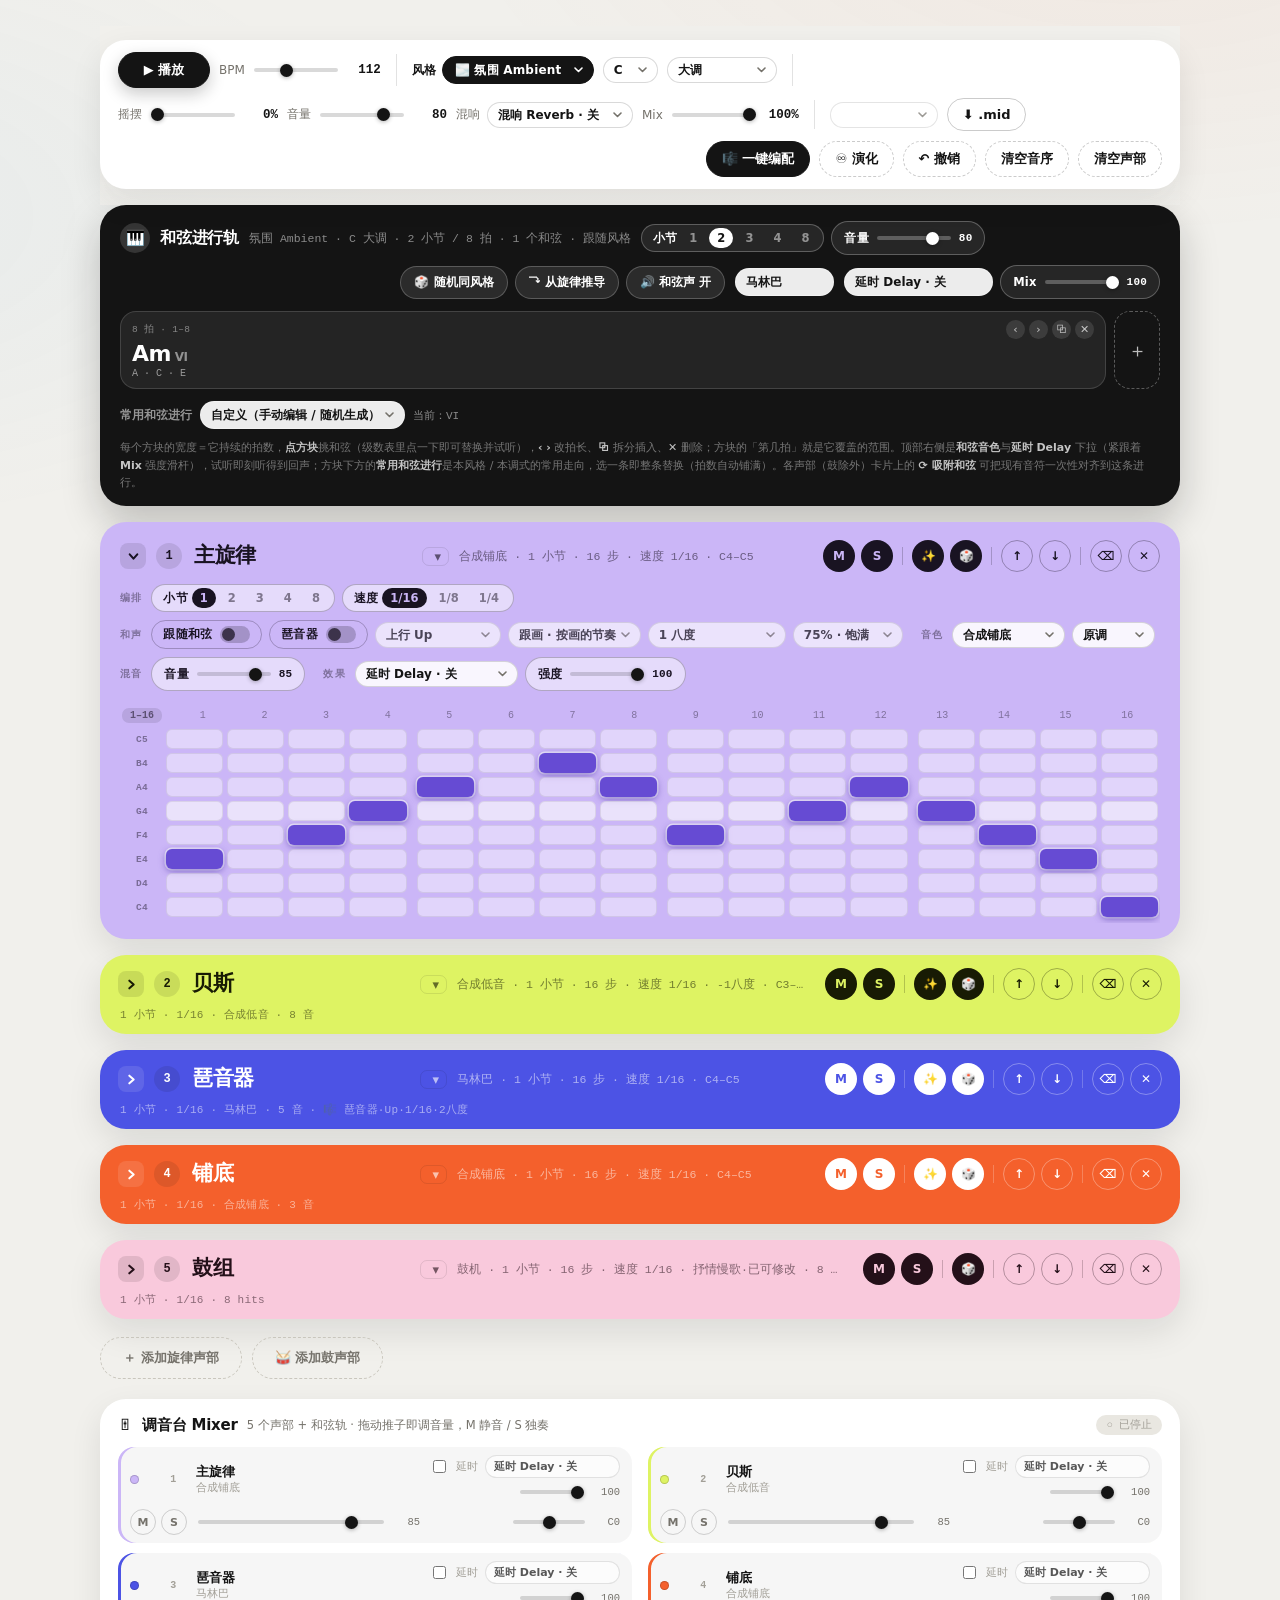
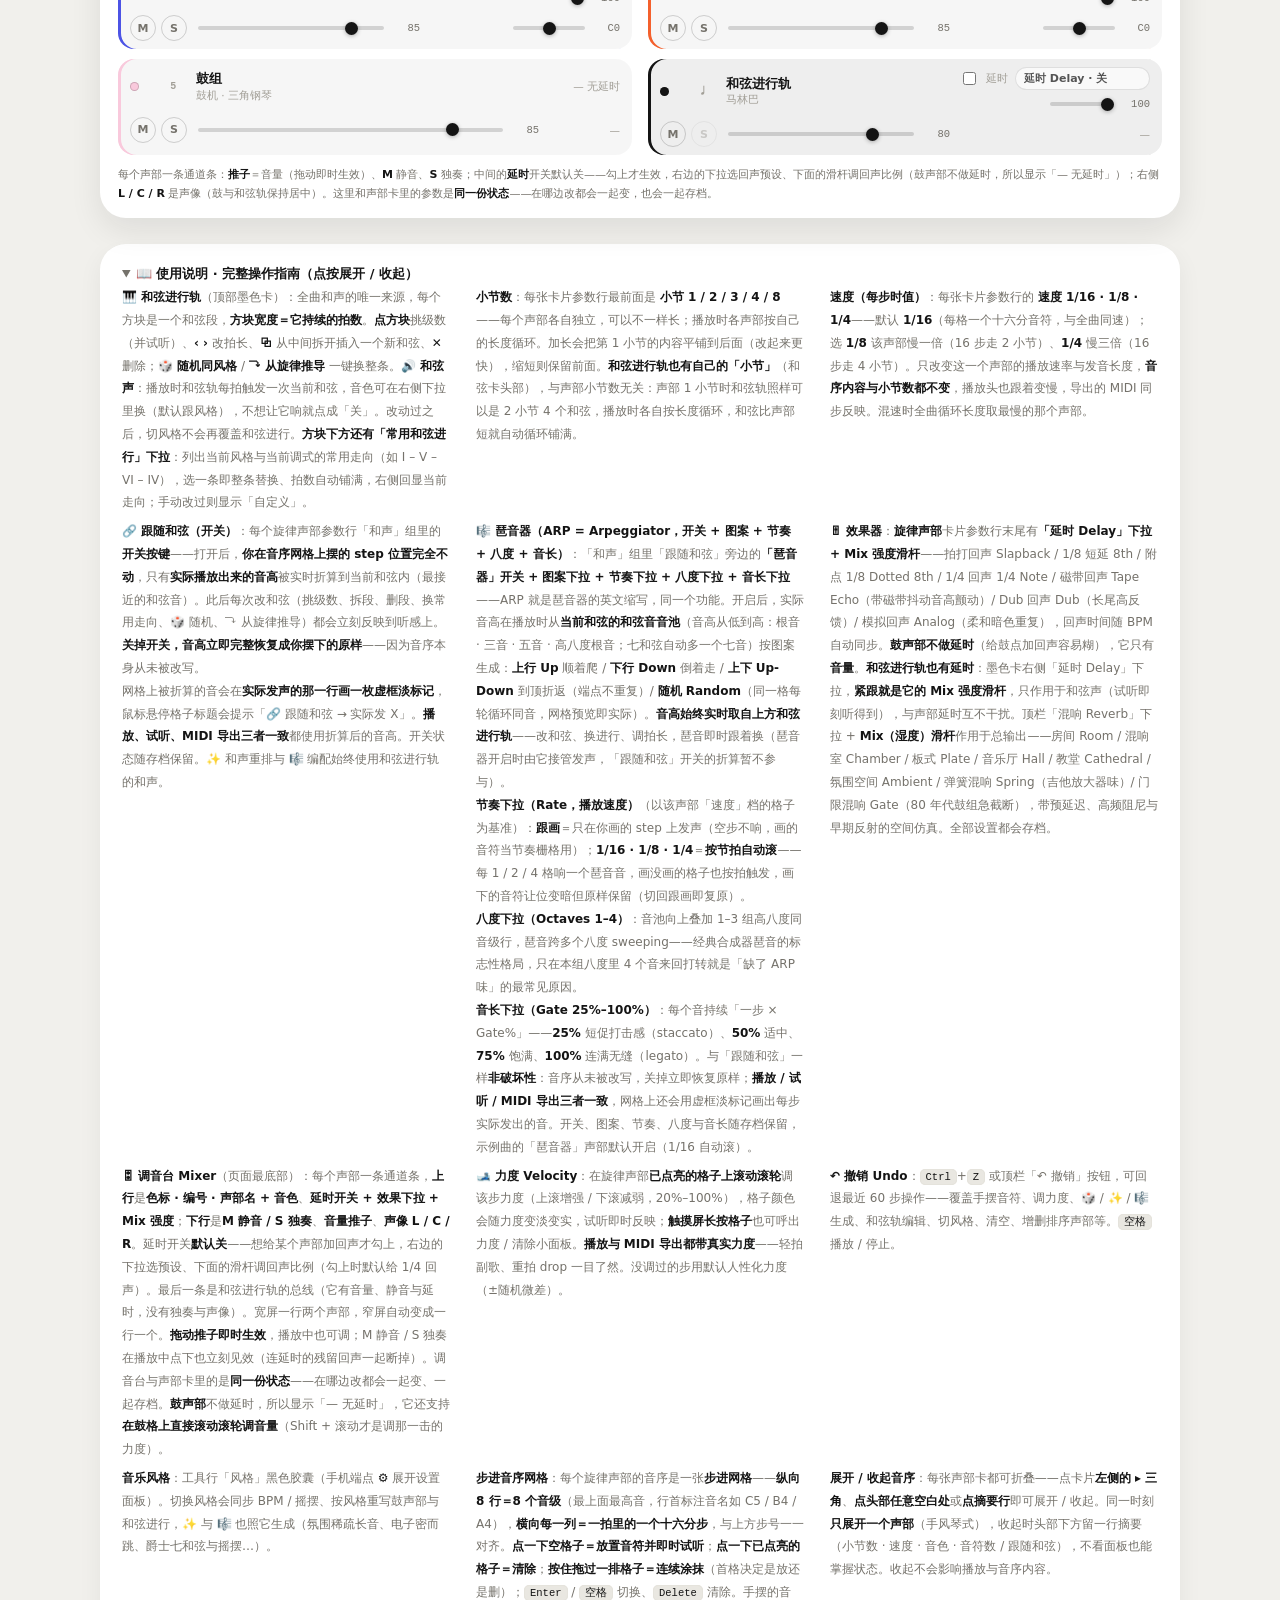
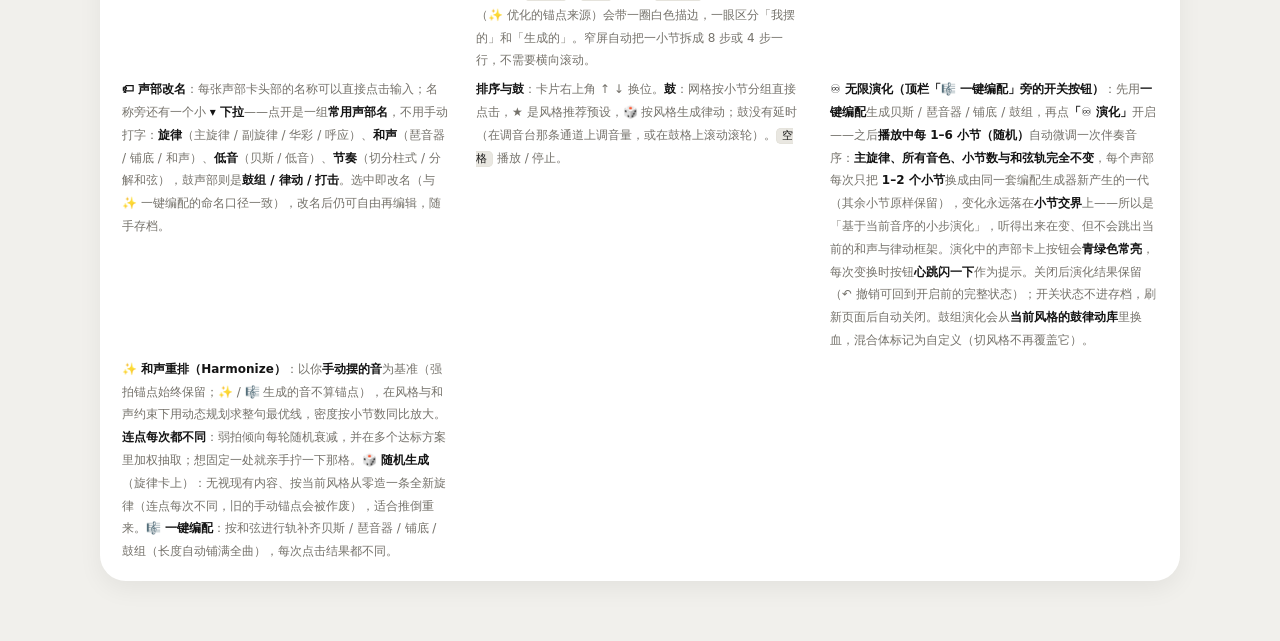
==== step-sequencer.html @ 6a231d9d "feat(infinite): ♾ 无限演化——播放中每 1–6 小节杂交式微调伴奏音序（主旋律/音色/和弦轨不变）" ====
<!DOCTYPE html>
<html lang="zh-CN">
<head>
<meta charset="UTF-8"/>
<meta name="viewport" content="width=device-width, initial-scale=1, viewport-fit=cover"/>
<meta name="theme-color" content="#f1f0ec"/>
<title>多声部音序器 · Sequencer</title>
<link rel="stylesheet" href="css/style.css">
</head>
<body>
<div class="app">
  <header class="bar">
    <div class="transport" id="transport">
      <!-- 走带核心：播放 + BPM（手机端常驻这一行，其余收进 ⚙ 面板） -->
      <div class="tgroup core">
        <button id="playBtn" class="btn primary">▶ 播放</button>
        <label class="tctl">BPM<input type="range" id="bpm" min="60" max="200" value="112"><b id="bpmVal">112</b></label>
        <button id="moreBtn" class="more-btn" title="更多设置（风格 / 混音 / 调性 / 导出 / 操作）" aria-expanded="false" aria-controls="transport">⚙</button>
      </div>
      <span class="sep"></span>
      <!-- 调性：风格 · 主音 · 调式 -->
      <div class="tgroup aux">
        <label class="tctl style">风格<select id="styleSel" title="整体音乐风格：和弦进行、优化旋律与一键编配都按它生成"></select></label>
        <select id="rootSel" title="主音"></select>
        <select id="modeSel" title="调式"></select>
      </div>
      <span class="sep"></span>
      <!-- 混音：摇摆 · 总音量 · 混响 -->
      <div class="tgroup aux">
        <label class="tctl">摇摆<input type="range" id="swing" min="0" max="100" value="0"><b id="swingVal">0%</b></label>
        <label class="tctl">音量<input type="range" id="vol" min="0" max="100" value="80"><b id="volVal">80</b></label>
        <label class="tctl" title="总输出混响（作用于所有声部与和弦声）；Mix＝混响湿度">混响<select id="revSel"></select><span style="margin-left:2px">Mix</span><input type="range" id="revMix" min="0" max="100" value="100" title="混响湿度 Wet（预设基准湿度 × Mix）"><b id="revMixVal">100%</b></label>
      </div>
      <span class="sep"></span>
      <!-- 输入 / 输出 -->
      <div class="tgroup aux">
        <select id="midiOutSel" title="实时 MIDI 输出设备"></select>
        <button id="exportBtn" class="btn" title="导出多轨标准 MIDI 文件">⬇ .mid</button>
      </div>
      <!-- 全局操作 -->
      <div class="tgroup aux actions">
        <button id="arrangeBtn" class="btn accent" title="按和弦进行轨补齐贝斯 / 琶音器 / 铺底 / 鼓组">🎼 一键编配</button>
        <button id="infBtn" class="btn ghost" title="♾ 无限演化：开启后播放中每 1–6 小节自动微调伴奏音序（贝斯 / 琶音器 / 铺底 / 鼓组），基于当前音序小步变化、不突兀；主旋律、音色与和弦轨不变。先点「一键编配」再用。再点一次关闭">♾ 演化</button>
        <button id="undoBtn" class="btn ghost" title="撤销上一步操作（Ctrl+Z）">↶ 撤销</button>
        <button id="clearSeqBtn" class="btn ghost" title="清空所有声部的音序（声部、音色、小节数与和弦进行轨保留）">清空音序</button>
        <button id="clearTracksBtn" class="btn ghost" title="删除所有声部，只保留和弦进行轨（自动留一个空声部）">清空声部</button>
      </div>
    </div>
  </header>

  <section class="ccard" id="chordCard"></section>

  <main class="stack" id="trackStack"></main>

  <div class="addrow">
    <button class="addchip" id="addVoiceBtn">＋ 添加旋律声部</button>
    <button class="addchip" id="addDrumBtn">🥁 添加鼓声部</button>
  </div>

  <section class="mxcard" id="mixerCard"></section>

  <footer>
    <details class="help"><summary>📖 使用说明 · 完整操作指南（点按展开 / 收起）</summary>
    <div class="cols">
      <div><b>🎹 和弦进行轨</b>（顶部墨色卡）：全曲和声的唯一来源，每个方块是一个和弦段，<b>方块宽度＝它持续的拍数</b>。<b>点方块</b>挑级数（并试听）、<b>‹ ›</b> 改拍长、<b>⧉</b> 从中间拆开插入一个新和弦、<b>✕</b> 删除；<b>🎲 随机同风格</b> / <b>⤵ 从旋律推导</b> 一键换整条。<b>🔊 和弦声</b>：播放时和弦轨每拍触发一次当前和弦，音色可在右侧下拉里换（默认跟风格），不想让它响就点成「关」。改动过之后，切风格不会再覆盖和弦进行。<b>方块下方还有「常用和弦进行」下拉</b>：列出当前风格与当前调式的常用走向（如 I – V – VI – IV），选一条即整条替换、拍数自动铺满，右侧回显当前走向；手动改过则显示「自定义」。</div>
      <div><b>小节数</b>：每张卡片参数行最前面是 <b>小节 1 / 2 / 3 / 4 / 8</b>——每个声部各自独立，可以不一样长；播放时各声部按自己的长度循环。加长会把第 1 小节的内容平铺到后面（改起来更快），缩短则保留前面。<b>和弦进行轨也有自己的「小节」</b>（和弦卡头部），与声部小节数无关：声部 1 小节时和弦轨照样可以是 2 小节 4 个和弦，播放时各自按长度循环，和弦比声部短就自动循环铺满。</div>
      <div><b>速度（每步时值）</b>：每张卡片参数行的 <b>速度 1/16 · 1/8 · 1/4</b>——默认 <b>1/16</b>（每格一个十六分音符，与全曲同速）；选 <b>1/8</b> 该声部慢一倍（16 步走 2 小节）、<b>1/4</b> 慢三倍（16 步走 4 小节）。只改变这一个声部的播放速率与发音长度，<b>音序内容与小节数都不变</b>，播放头也跟着变慢，导出的 MIDI 同步反映。混速时全曲循环长度取最慢的那个声部。</div>
      <div><b>🔗 跟随和弦（开关）</b>：每个旋律声部参数行「和声」组里的<b>开关按键</b>——打开后，<b>你在音序网格上摆的 step 位置完全不动</b>，只有<b>实际播放出来的音高</b>被实时折算到当前和弦内（最接近的和弦音）。此后每次改和弦（挑级数、拆段、删段、换常用走向、🎲 随机、⤵ 从旋律推导）都会立刻反映到听感上。<b>关掉开关，音高立即完整恢复成你摆下的原样</b>——因为音序本身从未被改写。<br>网格上被折算的音会在<b>实际发声的那一行画一枚虚框淡标记</b>，鼠标悬停格子标题会提示「🔗 跟随和弦 → 实际发 X」。<b>播放、试听、MIDI 导出三者一致</b>都使用折算后的音高。开关状态随存档保留。✨ 和声重排与 🎼 编配始终使用和弦进行轨的和声。</div>
      <div><b>🎼 琶音器（ARP = Arpeggiator，开关 + 图案 + 节奏 + 八度 + 音长）</b>：「和声」组里「跟随和弦」旁边的<b>「琶音器」开关 + 图案下拉 + 节奏下拉 + 八度下拉 + 音长下拉</b>——ARP 就是琶音器的英文缩写，同一个功能。开启后，实际音高在播放时从<b>当前和弦的和弦音音池</b>（音高从低到高：根音 · 三音 · 五音 · 高八度根音；七和弦自动多一个七音）按图案生成：<b>上行 Up</b> 顺着爬 / <b>下行 Down</b> 倒着走 / <b>上下 Up-Down</b> 到顶折返（端点不重复）/ <b>随机 Random</b>（同一格每轮循环同音，网格预览即实际）。<b>音高始终实时取自上方和弦进行轨</b>——改和弦、换进行、调拍长，琶音即时跟着换（琶音器开启时由它接管发声，「跟随和弦」开关的折算暂不参与）。<br><b>节奏下拉（Rate，播放速度）</b>（以该声部「速度」档的格子为基准）：<b>跟画</b>＝只在你画的 step 上发声（空步不响，画的音符当节奏栅格用）；<b>1/16 · 1/8 · 1/4</b>＝<b>按节拍自动滚</b>——每 1 / 2 / 4 格响一个琶音音，画没画的格子也按拍触发，画下的音符让位变暗但原样保留（切回跟画即复原）。<br><b>八度下拉（Octaves 1–4）</b>：音池向上叠加 1–3 组高八度同音级行，琶音跨多个八度 sweeping——经典合成器琶音的标志性格局，只在本组八度里 4 个音来回打转就是「缺了 ARP 味」的最常见原因。<br><b>音长下拉（Gate 25%–100%）</b>：每个音持续「一步 × Gate%」——<b>25%</b> 短促打击感（staccato）、<b>50%</b> 适中、<b>75%</b> 饱满、<b>100%</b> 连满无缝（legato）。与「跟随和弦」一样<b>非破坏性</b>：音序从未被改写，关掉立即恢复原样；<b>播放 / 试听 / MIDI 导出三者一致</b>，网格上还会用虚框淡标记画出每步实际发出的音。开关、图案、节奏、八度与音长随存档保留，示例曲的「琶音器」声部默认开启（1/16 自动滚）。</div>
      <div><b>🎚 效果器</b>：<b>旋律声部</b>卡片参数行末尾有<b>「延时 Delay」下拉 + Mix 强度滑杆</b>——拍打回声 Slapback / 1/8 短延 8th / 附点 1/8 Dotted 8th / 1/4 回声 1/4 Note / 磁带回声 Tape Echo（带磁带抖动音高颤动）/ Dub 回声 Dub（长尾高反馈）/ 模拟回声 Analog（柔和暗色重复），回声时间随 BPM 自动同步。<b>鼓声部不做延时</b>（给鼓点加回声容易糊），它只有<b>音量</b>。<b>和弦进行轨也有延时</b>：墨色卡右侧「延时 Delay」下拉，<b>紧跟就是它的 Mix 强度滑杆</b>，只作用于和弦声（试听即刻听得到），与声部延时互不干扰。顶栏「混响 Reverb」下拉 + <b>Mix（湿度）滑杆</b>作用于总输出——房间 Room / 混响室 Chamber / 板式 Plate / 音乐厅 Hall / 教堂 Cathedral / 氛围空间 Ambient / 弹簧混响 Spring（吉他放大器味）/ 门限混响 Gate（80 年代鼓组急截断），带预延迟、高频阻尼与早期反射的空间仿真。全部设置都会存档。</div>
      <div><b>🎛 调音台 Mixer</b>（页面最底部）：每个声部一条通道条，<b>上行</b>是<b>色标 · 编号 · 声部名 + 音色</b>、<b>延时开关 + 效果下拉 + Mix 强度</b>；<b>下行</b>是<b>M 静音 / S 独奏</b>、<b>音量推子</b>、<b>声像 L / C / R</b>。延时开关<b>默认关</b>——想给某个声部加回声才勾上，右边的下拉选预设、下面的滑杆调回声比例（勾上时默认给 1/4 回声）。最后一条是和弦进行轨的总线（它有音量、静音与延时，没有独奏与声像）。宽屏一行两个声部，窄屏自动变成一行一个。<b>拖动推子即时生效</b>，播放中也可调；M 静音 / S 独奏在播放中点下也立刻见效（连延时的残留回声一起断掉）。调音台与声部卡里的是<b>同一份状态</b>——在哪边改都会一起变、一起存档。<b>鼓声部</b>不做延时，所以显示「— 无延时」，它还支持<b>在鼓格上直接滚动滚轮调音量</b>（Shift + 滚动才是调那一击的力度）。</div>
      <div><b>🎿 力度 Velocity</b>：在旋律声部<b>已点亮的格子上滚动滚轮</b>调该步力度（上滚增强 / 下滚减弱，20%–100%），格子颜色会随力度变淡变实，试听即时反映；<b>触摸屏长按格子</b>也可呼出力度 / 清除小面板。<b>播放与 MIDI 导出都带真实力度</b>——轻拍副歌、重拍 drop 一目了然。没调过的步用默认人性化力度（±随机微差）。</div>
      <div><b>↶ 撤销 Undo</b>：<kbd>Ctrl</kbd>+<kbd>Z</kbd> 或顶栏「↶ 撤销」按钮，可回退最近 60 步操作——覆盖手摆音符、调力度、🎲 / ✨ / 🎼 生成、和弦轨编辑、切风格、清空、增删排序声部等。<kbd>空格</kbd> 播放 / 停止。</div>
      <div><b>音乐风格</b>：工具行「风格」黑色胶囊（手机端点 <b>⚙</b> 展开设置面板）。切换风格会同步 BPM / 摇摆、按风格重写鼓声部与和弦进行，✨ 与 🎼 也照它生成（氛围稀疏长音、电子密而跳、爵士七和弦与摇摆…）。</div>
      <div><b>步进音序网格</b>：每个旋律声部的音序是一张<b>步进网格</b>——<b>纵向 8 行＝8 个音级</b>（最上面最高音，行首标注音名如 C5 / B4 / A4），<b>横向每一列＝一拍里的一个十六分步</b>，与上方步号一一对齐。<b>点一下空格子＝放置音符并即时试听</b>；<b>点一下已点亮的格子＝清除</b>；<b>按住拖过一排格子＝连续涂抹</b>（首格决定是放还是删）；<kbd>Enter</kbd> / <kbd>空格</kbd> 切换、<kbd>Delete</kbd> 清除。手摆的音（✨ 优化的锚点来源）会带一圈白色描边，一眼区分「我摆的」和「生成的」。窄屏自动把一小节拆成 8 步或 4 步一行，不需要横向滚动。</div>
      <div><b>展开 / 收起音序</b>：每张声部卡都可折叠——点卡片<b>左侧的 ▸ 三角</b>、<b>点头部任意空白处</b>或<b>点摘要行</b>即可展开 / 收起。同一时刻<b>只展开一个声部</b>（手风琴式），收起时头部下方留一行摘要（小节数 · 速度 · 音色 · 音符数 / 跟随和弦），不看面板也能掌握状态。收起不会影响播放与音序内容。</div>
      <div><b>🏷 声部改名</b>：每张声部卡头部的名称可以直接点击输入；名称旁还有一个小 <b>▾ 下拉</b>——点开是一组<b>常用声部名</b>，不用手动打字：<b>旋律</b>（主旋律 / 副旋律 / 华彩 / 呼应）、<b>和声</b>（琶音器 / 铺底 / 和声）、<b>低音</b>（贝斯 / 低音）、<b>节奏</b>（切分柱式 / 分解和弦），鼓声部则是<b>鼓组 / 律动 / 打击</b>。选中即改名（与 ✨ 一键编配的命名口径一致），改名后仍可自由再编辑，随手存档。</div>
      <div><b>排序与鼓</b>：卡片右上角 ↑ ↓ 换位。<b>鼓</b>：网格按小节分组直接点击，★ 是风格推荐预设，🎲 按风格生成律动；鼓没有延时（在调音台那条通道上调音量，或在鼓格上滚动滚轮）。<kbd>空格</kbd> 播放 / 停止。</div>
      <div><b>♾ 无限演化（顶栏「🎼 一键编配」旁的开关按钮）</b>：先用<b>一键编配</b>生成贝斯 / 琶音器 / 铺底 / 鼓组，再点<b>「♾ 演化」</b>开启——之后<b>播放中每 1–6 小节（随机）</b>自动微调一次伴奏音序：<b>主旋律、所有音色、小节数与和弦轨完全不变</b>，每个声部每次只把 <b>1–2 个小节</b>换成由同一套编配生成器新产生的一代（其余小节原样保留），变化永远落在<b>小节交界</b>上——所以是「基于当前音序的小步演化」，听得出来在变、但不会跳出当前的和声与律动框架。演化中的声部卡上按钮会<b>青绿色常亮</b>，每次变换时按钮<b>心跳闪一下</b>作为提示。关闭后演化结果保留（↶ 撤销可回到开启前的完整状态）；开关状态不进存档，刷新页面后自动关闭。鼓组演化会从<b>当前风格的鼓律动库</b>里换血，混合体标记为自定义（切风格不再覆盖它）。</div>
      <div><b>✨ 和声重排（Harmonize）</b>：以你<b>手动摆的音</b>为基准（强拍锚点始终保留；✨ / 🎼 生成的音不算锚点），在风格与和声约束下用动态规划求整句最优线，密度按小节数同比放大。<b>连点每次都不同</b>：弱拍倾向每轮随机衰减，并在多个达标方案里加权抽取；想固定一处就亲手拧一下那格。<b>🎲 随机生成</b>（旋律卡上）：无视现有内容、按当前风格从零造一条全新旋律（连点每次不同，旧的手动锚点会被作废），适合推倒重来。<b>🎼 一键编配</b>：按和弦进行轨补齐贝斯 / 琶音器 / 铺底 / 鼓组（长度自动铺满全曲），每次点击结果都不同。</div>
    </div>
    </details>
  </footer>
</div>
<div id="toast"></div>

<script src="js/01-core.js"></script>
<script src="js/02-modes.js"></script>
<script src="js/03-styles.js"></script>
<script src="js/04-drums.js"></script>
<script src="js/10-state.js"></script>
<script src="js/20-ui.js"></script>
<script src="js/21-interact.js"></script>
<script src="js/30-audio.js"></script>
<script src="js/31-transport.js"></script>
<script src="js/32-midi.js"></script>
<script src="js/40-optimizer.js"></script>
<script src="js/41-chords.js"></script>
<script src="js/42-arrange.js"></script>
<script src="js/46-infinite.js"></script>
<script src="js/50-main.js"></script>
</body>
</html>
---- css/style.css ----
*{box-sizing:border-box}
:root{
  --bg:#f1f0ec; --card:#ffffff; --ink:#141414;
  --text:#141414; --muted:#75726b; --dim:#a29f97;
  --line:#e5e3dc; --soft:#e9e7e1;
  --radius:26px; --rs:14px;
  --mono:ui-monospace,SFMono-Regular,"JetBrains Mono",Consolas,monospace;
  /* 阴影三档：单层大阴影偏「飘」，双层（近实远虚）更有落地质感 */
  --sh-sm:0 1px 2px rgba(20,20,20,.05),0 4px 14px rgba(20,20,20,.06);
  --sh-md:0 2px 4px rgba(20,20,20,.05),0 12px 30px rgba(20,20,20,.10);
  --sh-lg:0 4px 10px rgba(20,20,20,.07),0 20px 46px rgba(20,20,20,.14);
}
html,body{margin:0;padding:0}
body{
  min-height:100vh;color:var(--text);background:var(--bg);
  font-family:Inter,-apple-system,"Segoe UI","Microsoft YaHei",system-ui,sans-serif;
  -webkit-font-smoothing:antialiased;
  overflow-x:hidden;overflow-x:clip;               /* 兜底：任何残余横向溢出不产生页面级滚动条 */
}
/* 氛围光晕：两团极淡的橙 / 蓝色斑打破死灰底色（固定层不随滚动，移动端性能无虞） */
body::before{
  content:"";position:fixed;inset:0;z-index:-1;pointer-events:none;
  background:
    radial-gradient(1100px 560px at 88% -12%,rgba(244,96,44,.055),transparent 62%),
    radial-gradient(900px 520px at -12% 24%,rgba(60,157,232,.05),transparent 60%);
}
.app{max-width:1120px;margin:0 auto;padding:26px 20px calc(60px + env(safe-area-inset-bottom))}

/* ---------- 顶部工具条 ---------- */
.bar{
  position:sticky;top:0;z-index:30;padding:14px 0 16px;
  background:linear-gradient(180deg,var(--bg) 62%,rgba(241,240,236,.72));
  backdrop-filter:blur(8px);-webkit-backdrop-filter:blur(8px);
}
.transport{
  display:flex;flex-wrap:wrap;gap:10px 12px;align-items:center;
  background:var(--card);border-radius:var(--radius);padding:12px 18px;
  box-shadow:0 12px 32px rgba(20,20,20,.09);
}
/* 控件分组：相关控件捆成一组整体换行，避免一行里东一个西一个 */
.tgroup{display:flex;flex-wrap:wrap;align-items:center;gap:9px;min-width:0}
.tgroup.actions{margin-left:auto}
.tctl{display:flex;align-items:center;gap:7px;font-size:12px;color:var(--muted);white-space:nowrap}
.tctl b{color:var(--ink);font-family:var(--mono);font-size:12.5px;min-width:34px;text-align:right}
.btn{
  font:inherit;font-size:13px;font-weight:650;color:var(--ink);cursor:pointer;border-radius:999px;
  padding:8px 15px;background:transparent;border:1.5px solid rgba(20,20,20,.22);transition:.14s;white-space:nowrap;
}
.btn:hover{background:rgba(20,20,20,.07);transform:translateY(-1px)}
.btn:active{transform:scale(.97)}
.btn.primary{background:var(--ink);border-color:var(--ink);color:#fff;min-width:92px;
  box-shadow:0 6px 16px rgba(20,20,20,.22)}
.btn.primary.playing{background:#f4602c;border-color:#f4602c;box-shadow:0 6px 16px rgba(244,96,44,.35)}
.btn.accent{background:var(--ink);border-color:var(--ink);color:#fff}
.btn.ghost{border-style:dashed}
/* ♾ 无限演化：激活态青绿色常亮 + 每次演化时按钮心跳一下 */
.btn.inf-on{background:#0e7c66;border-color:#0e7c66;color:#fff;box-shadow:0 4px 12px rgba(14,124,102,.3)}
.btn.inf-flash{animation:infPulse .65s ease-out 1}
@keyframes infPulse{
  0%{box-shadow:0 0 0 0 rgba(14,124,102,.55);transform:scale(1)}
  35%{box-shadow:0 0 0 8px rgba(14,124,102,0);transform:scale(1.06)}
  100%{box-shadow:0 4px 12px rgba(14,124,102,.3);transform:scale(1)}
}
select{
  font:inherit;font-size:12px;font-weight:600;color:#141414;background-color:rgba(255,255,255,.88);
  border:1.5px solid rgba(20,20,20,.16);border-radius:999px;padding:5px 24px 5px 10px;outline:none;cursor:pointer;transition:.14s;
  -webkit-appearance:none;appearance:none;
  background-image:url("data:image/svg+xml,%3Csvg xmlns='http://www.w3.org/2000/svg' width='9' height='6'%3E%3Cpath d='M1 1l3.5 3.5L8 1' stroke='%2375726b' stroke-width='1.6' fill='none' stroke-linecap='round' stroke-linejoin='round'/%3E%3C/svg%3E");
  background-repeat:no-repeat;background-position:right 10px center;background-size:9px 6px;
}
select:hover{border-color:rgba(20,20,20,.4)}
select:focus-visible{border-color:var(--ink);box-shadow:0 0 0 3px rgba(20,20,20,.1)}
/* 风格选择：整条工具行里最重的控件之一，给它一身墨色胶囊（白色箭头变体） */
.tctl.style{gap:6px;font-weight:650;color:var(--ink)}
.tctl.style select{
  background-color:#141414;color:#fff;border-color:#141414;font-weight:700;letter-spacing:.2px;padding:6px 26px 6px 12px;
  background-image:url("data:image/svg+xml,%3Csvg xmlns='http://www.w3.org/2000/svg' width='9' height='6'%3E%3Cpath d='M1 1l3.5 3.5L8 1' stroke='%23ffffff' stroke-width='1.6' fill='none' stroke-linecap='round' stroke-linejoin='round'/%3E%3C/svg%3E");
}
.tctl.style select:hover{background-color:#2a2a2a}
/* 鼓预设：风格推荐置顶标星，其余收在「更多」里 */
.chip.btn-like.star{border-color:currentColor;font-weight:700}
.tc-meta .chip.btn-like.alt{display:none}
.tc-meta.showall .chip.btn-like.alt{display:inline-flex}
input[type=range]{-webkit-appearance:none;appearance:none;width:84px;height:18px;background:transparent;cursor:pointer}
input[type=range]::-webkit-slider-runnable-track{height:4px;border-radius:3px;background:rgba(20,20,20,.16)}
input[type=range]::-webkit-slider-thumb{-webkit-appearance:none;width:13px;height:13px;margin-top:-4.5px;border-radius:50%;
  background:var(--ink);box-shadow:0 1px 4px rgba(0,0,0,.3)}
input[type=range]:hover::-webkit-slider-thumb{transform:scale(1.15)}
.sep{width:1px;align-self:stretch;background:rgba(20,20,20,.12);margin:2px 3px}
/* ⚙ 更多设置（仅手机端显示）：收起时顶栏一行放下「播放 · BPM · ⚙」 */
.more-btn{
  display:none;width:40px;height:40px;border-radius:50%;flex:none;cursor:pointer;
  font:inherit;font-size:16px;line-height:1;color:var(--ink);
  background:transparent;border:1.5px solid rgba(20,20,20,.22);place-items:center;transition:.14s;
}
.more-btn:hover{background:rgba(20,20,20,.07)}
.transport.open .more-btn{background:var(--ink);border-color:var(--ink);color:#fff}

#toast{
  position:fixed;left:50%;top:16px;transform:translate(-50%,-14px);z-index:60;
  padding:11px 20px;border-radius:999px;font-size:13px;font-weight:600;opacity:0;pointer-events:none;transition:.26s;
  background:var(--ink);color:#fff;box-shadow:0 14px 34px rgba(0,0,0,.28);
}
#toast.show{opacity:1;transform:translate(-50%,0)}
/* ---------- 和弦进行轨（墨色主控卡） ---------- */
.ccard{
  background:#141414;color:#fff;border-radius:var(--radius);padding:16px 20px 14px;
  margin-bottom:16px;box-shadow:0 16px 38px rgba(20,20,20,.22);
}
.cc-head{display:flex;align-items:center;gap:10px;margin-bottom:12px;flex-wrap:wrap}
.cc-icon{width:30px;height:30px;border-radius:50%;display:grid;place-items:center;background:rgba(255,255,255,.14);font-size:15px;flex:none}
.cc-title{font-size:16px;font-weight:750;letter-spacing:-.2px}
.cc-sub{font-size:11.5px;font-family:var(--mono);color:rgba(255,255,255,.5);white-space:nowrap;overflow:hidden;text-overflow:ellipsis;min-width:0;flex:0 1 auto}
.cc-btns{display:flex;gap:7px;margin-left:auto;flex:none}
.cc-btn{
  font:inherit;font-size:12px;font-weight:650;cursor:pointer;border-radius:999px;padding:7px 13px;
  background:rgba(255,255,255,.1);color:#fff;border:1.5px solid rgba(255,255,255,.22);transition:.14s;white-space:nowrap;
}
.cc-btn:hover{background:rgba(255,255,255,.22);transform:translateY(-1px)}
.cc-btn:active{transform:scale(.96)}
.cc-btn.off{opacity:.55;text-decoration:line-through}
/* 和弦轨音色选择：墨色卡上的白底胶囊 */
.cc-inst{
  flex:none;font:inherit;font-size:12px;font-weight:600;color:#141414;
  background:rgba(255,255,255,.92);border:1.5px solid rgba(255,255,255,.28);
  border-radius:999px;padding:6px 10px;outline:none;cursor:pointer;transition:.14s;max-width:150px;
}
.cc-inst:hover{background:#fff;border-color:#fff}
/* 和弦卡上的小节 / 音量 / 延时 Mix 控件：墨色底专用配色（窄屏可整块换行） */
.cc-ctl{display:flex;gap:7px;align-items:center;flex:none;flex-wrap:wrap}
.cc-inst.cc-fx{max-width:176px}
.cc-ctl .chip{background:rgba(255,255,255,.08);color:#fff}
.cc-ctl .seg-b:hover{background:rgba(255,255,255,.24)}
.cc-ctl .seg-b.on{background:#fff;color:#141414}
.cc-ctl input[type=range]::-webkit-slider-runnable-track{background:rgba(255,255,255,.26)}
.cc-ctl input[type=range]::-webkit-slider-thumb{background:#fff;box-shadow:0 1px 4px rgba(0,0,0,.4)}
/* 延时预设 + Mix 滑杆：并排成组（同墨色底配色） */
.cc-fxwrap{display:inline-flex;align-items:center;gap:7px;flex:none;flex-wrap:wrap}
.cc-fxwrap .chip{background:rgba(255,255,255,.08);color:#fff}
.cc-fxwrap input[type=range]::-webkit-slider-runnable-track{background:rgba(255,255,255,.26)}
.cc-fxwrap input[type=range]::-webkit-slider-thumb{background:#fff;box-shadow:0 1px 4px rgba(0,0,0,.4)}
/* 常用和弦进行预设行（和弦方块下方） */
.cc-prow{display:flex;align-items:center;gap:8px;flex-wrap:wrap;margin-top:12px}
.cc-prow .lb{font-size:11.5px;font-weight:650;color:rgba(255,255,255,.55);flex:none}
.cc-prog{
  flex:0 1 auto;min-width:0;font:inherit;font-size:12px;font-weight:600;color:#141414;
  background-color:rgba(255,255,255,.92);border:1.5px solid rgba(255,255,255,.28);
  border-radius:999px;padding:6px 24px 6px 10px;outline:none;cursor:pointer;transition:.14s;max-width:min(320px,58vw);
}
.cc-prog:hover{background-color:#fff;border-color:#fff}
.cc-prow .cur{
  font-size:11px;font-family:var(--mono);color:rgba(255,255,255,.5);
  flex:0 1 auto;min-width:0;overflow:hidden;text-overflow:ellipsis;white-space:nowrap;
}
.cc-bars{display:flex;flex-wrap:wrap;gap:8px;align-items:stretch}
.cseg{
  flex:1 1 104px;min-width:104px;text-align:left;cursor:pointer;position:relative;
  background:rgba(255,255,255,.07);border:1.5px solid rgba(255,255,255,.14);border-radius:16px;
  padding:8px 11px 9px;display:flex;flex-direction:column;gap:2px;font:inherit;color:#fff;
  transition:transform .14s,background .14s;
}
.cseg:hover{background:rgba(255,255,255,.16);transform:translateY(-2px)}
.cseg:active{transform:scale(.985)}
.cseg.on{background:rgba(255,255,255,.19);border-color:rgba(255,255,255,.6)}
.cseg.ph{background:rgba(255,255,255,.3);border-color:rgba(255,255,255,.8);transform:translateY(-2px)}
.cseg .ctop{display:flex;align-items:center;gap:4px;min-height:19px}
.cseg .cbeat{flex:1;min-width:0;font-family:var(--mono);font-size:9.5px;color:rgba(255,255,255,.45);
  letter-spacing:.3px;white-space:nowrap;overflow:hidden;text-overflow:ellipsis}
.crib{
  width:19px;height:19px;flex:none;border-radius:50%;border:none;padding:0;cursor:pointer;
  background:rgba(255,255,255,.15);color:#fff;font:inherit;font-size:11px;line-height:1;
  display:grid;place-items:center;transition:.12s;opacity:.75;
}
.crib:hover{background:#fff;color:#141414;opacity:1;transform:scale(1.12)}
.cseg .cname{font-size:22px;font-weight:800;letter-spacing:-.55px;line-height:1.15}
.cseg .cname em{font-style:normal;font-size:12px;font-weight:700;color:rgba(255,255,255,.5);margin-left:4px}
.cseg .ctones{font-family:var(--mono);font-size:10px;color:rgba(255,255,255,.55);
  white-space:nowrap;overflow:hidden;text-overflow:ellipsis}
.cc-add{
  flex:none;width:46px;border-radius:16px;border:1.5px dashed rgba(255,255,255,.3);background:transparent;
  color:rgba(255,255,255,.72);cursor:pointer;font:inherit;font-size:19px;line-height:1;transition:.14s;
}
.cc-add:hover{background:rgba(255,255,255,.16);border-color:#fff;color:#fff}
.ccpick{
  margin-top:11px;padding:11px 13px 12px;border-radius:16px;
  background:rgba(255,255,255,.06);border:1.5px solid rgba(255,255,255,.16);
}
.ccpick-h{display:flex;align-items:center;gap:8px;font-size:11.5px;color:rgba(255,255,255,.58);margin-bottom:9px}
.ccpick-h b{color:#fff}
.ccpick-x{
  margin-left:auto;width:22px;height:22px;border-radius:50%;border:none;cursor:pointer;flex:none;padding:0;
  background:rgba(255,255,255,.14);color:#fff;font:inherit;font-size:11px;display:grid;place-items:center;
}
.ccpick-x:hover{background:#fff;color:#141414}
.ccpick-row{display:flex;flex-wrap:wrap;gap:6px;align-items:center}
.ccpick-row+.ccpick-row{margin-top:8px}
.cc-deg{
  font:inherit;font-size:11.5px;font-weight:650;cursor:pointer;color:#fff;border-radius:11px;
  padding:6px 10px;background:rgba(255,255,255,.08);border:1.5px solid rgba(255,255,255,.18);
  display:inline-flex;align-items:baseline;gap:5px;transition:.12s;
}
.cc-deg:hover{background:rgba(255,255,255,.24)}
.cc-deg.on{background:#fff;color:#141414;border-color:#fff}
.cc-deg i{font-style:normal;font-family:var(--mono);font-size:10px;opacity:.62}
.cc-hint{font-size:11px;color:rgba(255,255,255,.42);margin-top:10px;line-height:1.6}
.cc-hint b{color:rgba(255,255,255,.75);font-weight:650}

/* ---------- 声部卡片 ---------- */
.stack{display:flex;flex-direction:column;gap:16px}
.tcard{
  border-radius:var(--radius);padding:18px 20px 16px;
  background:var(--tcb);color:var(--tci);
  box-shadow:0 12px 34px rgba(20,20,20,.10);
  transition:transform .16s,box-shadow .16s,opacity .2s;
}
.tcard:hover{transform:translateY(-2px);box-shadow:0 18px 40px rgba(20,20,20,.14)}
.tcard.muted{opacity:.45}
.tcard.solo{outline:3px solid rgba(20,20,20,.75);outline-offset:-2px}
/* 收起态：卡身收紧，只留头部 + 摘要一行；鼠标悬停不再浮起（避免误解为可点开区域） */
.tcard.collapsed{padding:13px 18px 12px;cursor:pointer}
.tcard.collapsed:hover{transform:none;box-shadow:0 12px 34px rgba(20,20,20,.10)}
.tcard.collapsed .tc-head{margin-bottom:0}
.tcard.collapsed .tc-name{cursor:pointer}
.tcard.collapsed .tc-sum{display:flex}
.tc-sum{display:none;margin-top:7px;padding-left:2px}
.tc-sum .s-sum{
  font-size:11px;font-family:var(--mono);letter-spacing:.2px;
  color:color-mix(in srgb,var(--tci) 52%,transparent);
}
/* 展开 / 收起箭头（旋转 90° 表示展开） */
.tc-caret{
  width:26px;height:26px;flex:none;border-radius:8px;cursor:pointer;padding:0;
  background:color-mix(in srgb,var(--tci) 11%,transparent);color:var(--tci);
  border:none;display:grid;place-items:center;transition:transform .18s,background .14s;
}
.tc-caret:hover{background:color-mix(in srgb,var(--tci) 20%,transparent)}
.tc-caret svg{width:13px;height:13px;transform:rotate(0deg);transition:transform .18s}
.tcard.open .tc-caret svg{transform:rotate(90deg)}
.tc-pane{display:block}
.tcard.collapsed .tc-pane{display:none}
.tc-head{display:flex;align-items:center;gap:10px;margin-bottom:12px;min-width:0}
.tc-num{
  width:26px;height:26px;flex:none;border-radius:50%;display:grid;place-items:center;
  font-family:var(--mono);font-size:12px;font-weight:700;
  background:rgba(20,20,20,.1);color:var(--tci);
}
.tc-name{
  font:inherit;font-size:21px;font-weight:750;letter-spacing:-.3px;color:inherit;
  background:transparent;border:none;border-bottom:2px solid transparent;outline:none;
  padding:1px 2px;min-width:60px;max-width:220px;width:26%;
}
.tc-name:hover{border-bottom-color:rgba(20,20,20,.22)}
.tc-name:focus{border-bottom-color:currentColor}
/* 常用声部名下拉：收起时只显示一个 ▾，点开才是分组菜单 */
.tc-name-pick{
  flex:none;width:2.1em;font:inherit;font-size:13px;color:var(--tci);cursor:pointer;
  background:transparent;border:1px solid rgba(20,20,20,.16);border-radius:7px;
  padding:1px 1px 1px 5px;outline:none;text-align:center;opacity:.62;
}
.tc-name-pick:hover,.tc-name-pick:focus{opacity:1;border-color:rgba(20,20,20,.4)}
.tc-sub{font-size:11.5px;color:color-mix(in srgb,var(--tci) 55%,transparent);font-family:var(--mono);white-space:nowrap;overflow:hidden;text-overflow:ellipsis;min-width:0;flex:0 1 auto}
.spacer{flex:1}
/* 头部按钮（DAW 式编排）：混音 M/S · 生成 ✨🎲 · 排序 ↑↓ · 危险 ⌫✕ 四组，组间细分隔线 */
.tc-btns{display:flex;align-items:center;gap:9px;flex:none}
.tb-group{display:flex;gap:6px;align-items:center}
.tb-sep{width:1px;height:18px;flex:none;background:color-mix(in srgb,var(--tci) 22%,transparent)}
.icon-btn{
  width:32px;height:32px;border-radius:50%;border:none;cursor:pointer;padding:0;
  font:inherit;font-size:12px;font-weight:700;line-height:1;
  background:var(--tci);color:var(--tcb);
  display:grid;place-items:center;transition:transform .13s,filter .13s,opacity .13s,background .13s,color .13s;
}
.icon-btn:hover{transform:scale(1.1)}
.icon-btn:active{transform:scale(.94)}
/* 次级操作（排序 / 清除 / 删除）：描边幽灵款，与主操作拉开层级 */
.icon-btn.ghost{background:transparent;border:1.5px solid color-mix(in srgb,var(--tci) 32%,transparent);color:var(--tci)}
.icon-btn.ghost:hover{background:color-mix(in srgb,var(--tci) 14%,transparent)}
/* 危险操作：悬停染红 */
.icon-btn.danger:hover{background:#e05548;border-color:transparent;color:#fff}
/* 状态点亮：M 静音＝琥珀，S 独奏＝蓝（DAW 惯例色） */
.icon-btn.m-on{background:#e89b3c;color:#fff;box-shadow:0 0 0 2px color-mix(in srgb,#e89b3c 35%,transparent)}
.icon-btn.s-on{background:#3c9de8;color:#fff;box-shadow:0 0 0 2px color-mix(in srgb,#3c9de8 35%,transparent)}
/* 参数行（DAW 式分区）：编排 · 音色 · 混音 · 效果 · 和声，组间距大于组内间距 */
.tc-meta{display:flex;flex-wrap:wrap;gap:8px 18px;align-items:center;margin-bottom:14px}
.tm-group{display:flex;flex-wrap:wrap;gap:7px;align-items:center;min-width:0}
.tm-lb{
  font-size:10px;font-weight:750;letter-spacing:1.2px;text-transform:uppercase;
  color:color-mix(in srgb,var(--tci) 42%,transparent);margin-right:2px;user-select:none;
}
.chip{
  display:inline-flex;align-items:center;gap:6px;border-radius:999px;padding:5px 12px;
  font-size:11.5px;font-weight:600;letter-spacing:.2px;
  background:rgba(255,255,255,.5);border:1.5px solid color-mix(in srgb,currentColor 26%,transparent);color:inherit;
}
.chip .v{font-family:var(--mono);font-size:11px}
.chip.btn-like{cursor:pointer;transition:.13s;background:transparent}
.chip.btn-like:hover{background:rgba(255,255,255,.75)}
.chip.btn-like.on{background:var(--tci);color:var(--tcb);border-color:var(--tci)}
.chip input[type=range]{width:74px}
/* 小节数：卡片上的分段小控件 */
.chip.seg{gap:4px;padding:3px 6px 3px 11px}
.seg-b{
  font:inherit;font-size:11.5px;font-weight:700;cursor:pointer;color:inherit;
  border:none;background:transparent;border-radius:999px;padding:3px 8px;opacity:.5;transition:.12s;
}
.seg-b:hover{opacity:.9;background:rgba(255,255,255,.5)}
.seg-b.on{background:var(--tci);color:var(--tcb);opacity:1}

/* ---------- 步进音序器网格（行＝音级 · 列＝步） ---------- */
.stepwrap{overflow-x:auto;padding:2px 2px 6px;scrollbar-width:thin;scrollbar-color:#cfccc3 transparent}
.stepwrap::-webkit-scrollbar{height:5px}
.stepwrap::-webkit-scrollbar-thumb{background:#cfccc3;border-radius:4px}
/* 分行模式（窄屏自适应）：一行的步数从 16 降到 8 / 4，彻底免去横向滚动 */
.stepwrap.multiline{overflow-x:visible;padding-bottom:0}
.sqseg+.sqseg{margin-top:11px}
.dlblock+.dlblock{margin-top:12px}
.dlblock .dhrow{margin-bottom:3px}
.dlblock .dcells-all{overflow-x:visible}
.dcells-all{scrollbar-width:thin;scrollbar-color:#cfccc3 transparent}
.dcells-all::-webkit-scrollbar{height:5px}
/* 步号表头：左上角小节/步范围标签 + 步号行（与网格列一一对齐） */
.shead{display:flex;align-items:center;gap:10px;margin-bottom:5px}
.sqtag{
  flex:none;min-width:40px;text-align:center;border-radius:7px;padding:2px 7px;
  font-family:var(--mono);font-size:10px;font-weight:700;white-space:nowrap;
  background:color-mix(in srgb,var(--tci) 11%,transparent);color:color-mix(in srgb,var(--tci) 58%,transparent);
}
.stepnums{display:flex;flex:1;min-width:0}
.stepnum{
  flex:1 1 0;min-width:0;height:17px;display:grid;place-items:center;border-radius:6px;
  font-family:var(--mono);font-size:10px;color:color-mix(in srgb,var(--tci) 42%,transparent);
  transition:.13s;
}
.stepnum.active{background:var(--tci);color:var(--tcb)}
/* 网格：每行＝一个音级；行首音名列与步号左边缘对齐 */
.sqbody{display:flex;flex-direction:column;gap:4px}
.sqrow{display:flex;gap:4px;align-items:center}
.sqlb{
  flex:none;width:40px;text-align:center;font-family:var(--mono);font-size:9.5px;font-weight:650;
  color:color-mix(in srgb,var(--tci) 46%,transparent);letter-spacing:.2px;
  user-select:none;-webkit-user-select:none;
}
.sqcell{
  flex:1 1 0;min-width:18px;height:20px;border-radius:6px;cursor:pointer;touch-action:none;
  background:rgba(255,255,255,.42);
  box-shadow:inset 0 0 0 1px rgba(20,20,20,.08);
  transition:background .1s,transform .1s,box-shadow .1s;
}
.sqcell.gap{margin-left:6px}
.sqcell.mid{background:rgba(255,255,255,.6)}            /* 中音区稍亮，便于定位 */
.sqcell:hover{background:rgba(255,255,255,.95)}
.sqcell.on{
  background:color-mix(in srgb,var(--tcd) calc(46% + var(--v,0.82) * 54%),rgba(255,255,255,.2));
  box-shadow:0 2px 7px color-mix(in srgb,var(--tcd) 50%,rgba(0,0,0,.25));
}
.sqcell.on.anchor{box-shadow:0 2px 7px color-mix(in srgb,var(--tcd) 50%,rgba(0,0,0,.25)),0 0 0 1.5px rgba(255,255,255,.75)}
/* 琶音音长：被上一个音延音覆盖的格子——半透明延长底纹（起音格仍是实心，幽灵标记优先） */
.sqcell.on.paintmute{opacity:.18;filter:grayscale(.6)}   /* 琶音自动档本步不触发：画的音符让位变暗 */
/* 跟随和弦：音序格不动，在「实际发声行」画一枚虚框淡标记（一眼看出被折算到哪去了） */
.sqcell.ghost{
  background:transparent;
  box-shadow:inset 0 0 0 2px color-mix(in srgb,var(--tcd) 62%,transparent);
}
.sqcell.on.ghost{
  background:color-mix(in srgb,var(--tcd) calc(18% + var(--v,0.82) * 24%),rgba(255,255,255,.35));
}
.sqcell.ph{outline:2.5px solid var(--tci);outline-offset:-1px}
.sqcell:focus-visible{outline:2.5px solid var(--tci);outline-offset:1px}

/* ---------- 鼓机：自由编辑网格 + 预设 ---------- */
.dgrid{display:flex;flex-direction:column;gap:5px;margin-bottom:14px}
.dl{display:flex;align-items:center;gap:10px}
.dlname{width:40px;flex:none;font-size:11px;font-weight:650;color:color-mix(in srgb,var(--tci) 62%,transparent);text-align:right;letter-spacing:.4px}
.dcells{display:flex;gap:4px;flex:1;min-width:168px}
.dcells-all{display:flex;gap:16px;flex:1;min-width:0;overflow-x:auto;padding-bottom:2px}
.dhrow{margin-bottom:2px}
.dhrow .dlname{visibility:hidden}
.dcbar{
  flex:1;text-align:center;font-family:var(--mono);font-size:10px;letter-spacing:.5px;
  color:color-mix(in srgb,var(--tci) 52%,transparent);
}
.dcell{flex:1;height:17px;border-radius:6px;background:rgba(255,255,255,.5);cursor:pointer;
  box-shadow:inset 0 0 0 1px rgba(20,20,20,.07);transition:background .1s,transform .1s}
.dcell.gap{margin-left:6px}
.dcell:hover{background:rgba(255,255,255,.95)}
.dcell.on{background:var(--tcd);box-shadow:0 2px 7px color-mix(in srgb,var(--tcd) 50%,rgba(0,0,0,.25))}
.dcell.ph{outline:2.5px solid var(--tci);outline-offset:-1px}
.dnote{font-size:11px;color:color-mix(in srgb,var(--tci) 55%,transparent);margin:-6px 0 12px 50px;line-height:1.5}

/* ---------- 调音台 Mixer（页面最底部）：每个声部一条通道条 ----------
   每行几个声部由各自的宽度决定——容器查询让「一个通道条 ≥ 480px 才排第二列」，
   因此 900~1100px 这类「两列各 ~400px」的尴尬宽度会自动退成一行一个声部。
   每条通道条内部走两行：上行 色点·编号·名称/音色·效果参数，下行 M/S·推子·声像。 */
.mxcard{
  margin-top:20px;padding:16px 18px 14px;border-radius:var(--radius);
  background:var(--card);color:var(--ink);box-shadow:0 12px 32px rgba(20,20,20,.09);
}
.mx-head{display:flex;align-items:center;gap:9px;margin-bottom:12px;flex-wrap:wrap}
.mx-icon{font-size:15px;line-height:1}
.mx-title{font-size:15px;font-weight:750;letter-spacing:-.2px}
.mx-hsub{font-size:11.5px;color:var(--muted);min-width:0}
.mx-warn{color:#e05548}
.mx-live{
  margin-left:auto;font-family:var(--mono);font-size:10.5px;padding:3px 10px;border-radius:999px;
  color:var(--dim);background:var(--soft);
}
.mx-live.on{color:#fff;background:#f4602c}
/* 一行几个声部由容器自身宽度决定：容器 ≥ 1000px 才排 2 列（排除 gap 后每列 ≥ 492px），
   否则一律 1 列——彻底消灭「两列各 ~400px」导致名称被省略号截断、推子拖不动的中间态。
   支持容器查询的浏览器走 @container，不支持的（老 Safari / 老 Firefox）由后面的 @supports not 兜底。 */
.mxcard{container-type:inline-size;container-name:mxcard}
.mx-grid{display:grid;grid-template-columns:1fr;gap:10px}
@container mxcard (min-width:1000px){
  .mx-grid{grid-template-columns:repeat(2,minmax(0,1fr));gap:10px 16px}
}
.mx-strip{
  display:grid;grid-template-columns:auto auto minmax(0,1fr) auto;
  grid-template-areas:"dot tag cap fx" "ctl ctl fader pan";
  align-items:center;gap:6px 9px;min-width:0;
  padding:8px 12px;border-radius:16px;transition:background .14s,opacity .16s;
  background:color-mix(in srgb,var(--ink) 3.5%,transparent);
  box-shadow:inset 3px 0 0 var(--tcd,transparent);   /* 左侧声部色带：与上方声部卡一一对应 */
}
.mx-strip:hover{background:color-mix(in srgb,var(--ink) 7%,transparent)}
.mx-strip.mx-muted{opacity:.45}
.mx-strip.chord{background:color-mix(in srgb,#141414 7%,transparent)}
.mx-dot{grid-area:dot;width:9px;height:9px;flex:none;border-radius:50%;background:#888;box-shadow:inset 0 0 0 1px rgba(0,0,0,.18)}
.mx-tag{
  grid-area:tag;min-width:16px;flex:none;text-align:center;font-family:var(--mono);font-size:10px;font-weight:700;
  color:var(--dim);
}
/* 名称与音色纵向堆叠：省掉两者之间的横向间距，窄列下也不互相抢宽度 */
.mx-cap{grid-area:cap;display:flex;flex-direction:column;gap:1px;min-width:0;line-height:1.25}
.mx-name{font-size:13px;font-weight:700;white-space:nowrap;overflow:hidden;text-overflow:ellipsis;max-width:100%}
.mx-sub{font-size:10.5px;font-style:normal;color:var(--dim);white-space:nowrap;overflow:hidden;text-overflow:ellipsis;max-width:100%}
.mx-fx{grid-area:fx;display:flex;flex-direction:column;align-items:flex-end;justify-content:center;gap:3px;min-width:0}
.mx-fxbox{display:flex;flex-direction:column;align-items:flex-end;gap:3px;min-width:0;max-width:100%}
.mx-fxwrap{display:flex;align-items:center;justify-content:flex-end;gap:7px;min-width:0;max-width:100%}
.mx-fxrow{display:flex;align-items:center;justify-content:flex-end;gap:6px;min-width:0;max-width:100%}
.mx-hasfx{
  display:inline-flex;align-items:center;gap:6px;cursor:pointer;user-select:none;
  font-size:10.5px;color:var(--dim);white-space:nowrap;
}
.mx-hasfx input[type=checkbox]{width:13px;height:13px;margin:0;accent-color:#f4602c;cursor:pointer;flex:none}
.mx-fxsel{
  font:inherit;font-size:11px;font-weight:600;padding:4px 8px;max-width:150px;
  min-width:0;flex:1 1 auto;border-radius:999px;background:rgba(255,255,255,.92);
}
.mx-fxwrap input[type=range],.mx-fxrow input[type=range]{width:64px;flex:none}
.mx-nofx{font-size:10.5px;color:var(--dim);white-space:nowrap;cursor:help}
.mx-ctl{grid-area:ctl;display:flex;gap:5px;flex:none;align-self:center}
.mx-btn{
  width:26px;height:26px;border-radius:50%;cursor:pointer;padding:0;font:inherit;font-size:11px;font-weight:750;
  border:1.5px solid rgba(20,20,20,.18);background:transparent;color:var(--muted);transition:.13s;
}
.mx-btn:hover:not(:disabled){border-color:rgba(20,20,20,.45);color:var(--ink)}
.mx-btn:disabled{opacity:.3;cursor:not-allowed}
.mx-btn.mx-m.on{background:#e89b3c;border-color:#e89b3c;color:#fff}
.mx-btn.mx-s.on{background:#3c9de8;border-color:#3c9de8;color:#fff}
.mx-fader{grid-area:fader;display:flex;align-items:center;gap:6px;min-width:0;align-self:center}
.mx-fader input[type=range]{flex:1;width:auto;min-width:80px}
.mx-v{font-family:var(--mono);font-size:10.5px;color:var(--muted);min-width:28px;text-align:right;flex:none}
.mx-pan{grid-area:pan;display:flex;align-items:center;gap:5px;flex:none;justify-content:flex-end;align-self:center}
.mx-pan input[type=range]{width:72px;flex:none}
.mx-pan-off{font-size:10.5px;color:var(--dim);min-width:72px;text-align:center}
.mx-hint{margin-top:10px;font-size:11px;line-height:1.75;color:var(--muted)}
.mx-hint b{color:var(--ink)}

/* ---------- 底部添加行 / 页脚 ---------- */
.addrow{display:flex;gap:10px;margin-top:18px;flex-wrap:wrap}
.addchip{
  font:inherit;font-size:13px;font-weight:650;color:var(--muted);cursor:pointer;
  padding:11px 22px;border-radius:999px;background:transparent;border:1.5px dashed #c9c6bd;transition:.15s;
}
.addchip:hover{color:var(--ink);border-color:var(--ink);background:rgba(20,20,20,.04);transform:translateY(-1px)}
footer{
  margin-top:26px;padding:18px 22px;border-radius:var(--radius);background:var(--card);
  color:var(--muted);font-size:12px;line-height:1.9;box-shadow:0 8px 24px rgba(20,20,20,.06);
}
footer b{color:var(--ink)}
footer .cols{display:grid;grid-template-columns:repeat(auto-fit,minmax(240px,1fr));gap:6px 26px}
kbd{font-family:var(--mono);font-size:10.5px;background:var(--soft);border:1px solid var(--line);border-radius:5px;padding:1px 5px;color:var(--ink)}
::-webkit-scrollbar{width:10px;height:8px}
::-webkit-scrollbar-thumb{background:#cfccc3;border-radius:6px;border:2px solid transparent;background-clip:padding-box}
::-webkit-scrollbar-thumb:hover{background:#b4b1a7;background-clip:padding-box}
::-webkit-scrollbar-track{background:transparent}
/* ---------- 触屏基础 ---------- */
button,select,.chip,.seg-b,.cc-btn,.cc-deg,.crib,.addchip{touch-action:manipulation}   /* 去除双击缩放延迟 */
.sqcell,.tc-caret{-webkit-touch-callout:none}     /* iOS 长按不弹菜单 */
/* 跟随和弦：开关（switch）款——比普通 chip 更直白地表达「开 / 关」 */
.chip.switch{gap:8px;padding:5px 11px}
.chip.switch .sw-lb{font-weight:650}
.chip.switch .sw-track{
  position:relative;width:30px;height:17px;flex:none;border-radius:999px;
  background:color-mix(in srgb,currentColor 22%,transparent);transition:background .16s;
}
.chip.switch .sw-track i{
  position:absolute;left:2px;top:2px;width:13px;height:13px;border-radius:50%;
  background:currentColor;opacity:.75;transition:transform .16s,opacity .16s,background .16s;
}
.chip.switch.on{background:var(--tci);color:var(--tcb);border-color:var(--tci)}
.chip.switch.on .sw-track{background:color-mix(in srgb,var(--tcb) 45%,transparent)}
.chip.switch.on .sw-track i{transform:translateX(13px);background:var(--tcb);opacity:1}
/* 移动端长按格子：力度 / 清除 面板 */
.velpop{
  position:fixed;z-index:70;display:none;flex-direction:column;gap:9px;
  padding:13px 15px;border-radius:16px;background:rgba(20,20,20,.94);color:#fff;
  box-shadow:0 14px 34px rgba(0,0,0,.38);backdrop-filter:blur(6px);-webkit-backdrop-filter:blur(6px);
  font-size:12.5px;min-width:200px;touch-action:manipulation;
}
.velpop.show{display:flex}
.velpop .vp-title{font-weight:750;font-size:13px;letter-spacing:-.1px}
.velpop .vp-row{display:flex;align-items:center;gap:8px}
.velpop input[type=range]{flex:1;width:auto}
.velpop input[type=range]::-webkit-slider-runnable-track{background:rgba(255,255,255,.28)}
.velpop input[type=range]::-webkit-slider-thumb{background:#fff}
.velpop .vp-val{font-family:var(--mono);font-size:12px;min-width:42px;text-align:right}
.velpop button{
  font:inherit;font-size:12.5px;font-weight:650;cursor:pointer;border-radius:999px;padding:8px 14px;transition:.13s;flex:1;
}
.velpop .vp-off{background:#f4602c;border:1.5px solid #f4602c;color:#fff}
.velpop .vp-off:active{transform:scale(.96)}
.velpop .vp-close{background:rgba(255,255,255,.12);border:1.5px solid rgba(255,255,255,.3);color:#fff}
.velpop .vp-close:active{transform:scale(.96)}
footer summary{cursor:pointer;font-weight:700;color:var(--ink);font-size:13px;user-select:none;-webkit-user-select:none;touch-action:manipulation}
footer summary::marker{color:var(--muted)}

@media (max-width:760px){
  .app{padding:14px 10px 44px}
  .bar{padding:10px 0 12px}
  .transport{border-radius:20px;padding:10px 12px;gap:8px 10px}
  .tgroup{gap:7px}
  .btn{padding:9px 14px}
  .cc-btns{margin-left:0;width:100%;flex-wrap:wrap}
  .cseg{flex-basis:96px;min-width:96px}
  .tc-sub{display:none}
  .tcard{padding:14px 14px 12px}
  .ccard{padding:14px 14px 12px}
  .tc-head{flex-wrap:wrap;gap:8px 9px}          /* 头部换行：名称一行、按钮组一行，避免撑出横向滚动条 */
  .tc-name{flex:1 1 auto;width:auto;max-width:none;min-width:0;font-size:18px}
  .spacer{display:none}
  .tc-btns{margin-left:auto;flex-wrap:wrap;justify-content:flex-end}
  .tm-lb{display:none}                           /* 窄屏收起分区微标签，控件自身带说明 */
  .tc-meta{gap:8px 12px}
  .icon-btn{width:34px;height:34px}
  .crib{width:22px;height:22px;font-size:12px}
  .tctl input[type=range]{width:70px}
  .chip input[type=range]{width:64px}
  input[type=range]{height:24px}
  input[type=range]::-webkit-slider-thumb{width:18px;height:18px;margin-top:-7px}   /* 触屏拇指更大的滑块 */
  /* 调音台：单列（一行一个声部），通道条两行结构照旧但控件放大到好按 */
  .mxcard{margin-top:16px;padding:13px 12px 11px;border-radius:20px}
  .mx-strip{padding:9px 11px;gap:8px 10px}
  .mx-name{font-size:13.5px}
  .mx-fxsel{max-width:44vw;padding:5px 10px}
  .mx-fxwrap input[type=range]{width:58px}
  .mx-fader input[type=range]{min-width:64px}
  .mx-pan input[type=range],.mx-pan-off{width:64px;min-width:64px}
  .mx-btn{width:30px;height:30px;font-size:12px}
}
/* 手机：顶栏 = 常驻一行「▶ 播放 · BPM · ⚙」，其余控件收进 ⚙ 展开面板（分组换行，不再横向挤压）；
   步进区 / 鼓网格本就支持横向滚动——保留触控尺寸，不再为塞进屏幕而缩小到难按 */
@media (max-width:560px){
  .bar{padding:8px 0 10px}
  .transport{flex-wrap:nowrap;overflow-x:auto;-webkit-overflow-scrolling:touch;scrollbar-width:none;gap:8px;padding:10px 12px}
  .transport::-webkit-scrollbar{display:none}
  .tgroup{flex:0 0 auto;flex-wrap:nowrap}        /* 组不许被压缩——此前按钮互相重叠的根因 */
  .more-btn{display:grid}
  .tgroup.aux{display:none}
  .transport.open{flex-wrap:wrap;overflow-x:visible;row-gap:12px}
  .transport.open .tgroup.aux{display:flex}
  .transport.open .tgroup{flex:0 0 100%;flex-wrap:wrap}  /* 面板内每组独占一行并允许内部换行（0 0 auto 会按 max-content 撑破屏幕） */
  .tgroup.actions{margin-left:0}
  .sep{display:none}
  .btn{padding:10px 14px;min-height:40px}
  .btn.primary{min-width:88px}
  select{padding:8px 12px}
  .tctl{gap:6px}
  .stepnum{height:19px;font-size:10px}
  .sqtag{min-width:46px;font-size:10px}
  .sqlb{width:46px;font-size:10px}
  .sqcell{height:26px;min-width:26px}
  .sqcell.gap{margin-left:5px}
  .sqbody{gap:5px}
  .dcell{height:22px}
  .dcell.gap{margin-left:5px}
  .dgrid{gap:7px}
  .dlname{width:44px;font-size:10px}
  .dnote{margin-left:54px}
  .chip{padding:8px 12px;font-size:12px}
  .seg-b{padding:6px 9px}
  .icon-btn{width:33px;height:33px;font-size:12.5px}
  .tb-sep{display:none}                          /* 窄屏一行放不下四组＋分隔线：隐藏分隔线靠组间距分区 */
  .tc-btns{gap:10px}
  .cc-btn{padding:9px 14px}
  .cc-inst{padding:8px 12px;max-width:42vw}
  .cc-ctl{flex:1 1 100%}
  .cc-ctl .chip{padding:7px 10px}
  .cc-ctl input[type=range]{width:56px}
  .cc-fxwrap{flex:1 1 100%}
  .cc-prog{flex:1 1 100%;max-width:100%;padding:8px 26px 8px 12px}
  .cc-prow .cur{display:none}                      /* 窄屏省地方：当前走向在下拉里已高亮 */
  .crib{width:26px;height:26px;font-size:13px}
  .cc-add{width:52px}
  .addchip{padding:13px 20px}
  .cseg{flex-basis:110px;min-width:110px;padding:9px 12px 10px}
  .cseg .cname{font-size:20px}
  footer{padding:14px 14px;border-radius:20px}
  /* 通道条在手机上是「名称 + 效果」一行、「M/S + 推子 + 声像」一行：
     两行结构由 .mx-strip 的 grid-template-areas 提供，这里只压缩名称区与效果下拉 */
  .mx-fxsel{max-width:44vw}
}
@media (max-width:420px){
  .stepnum{height:18px}
  .sqtag{min-width:40px}
  .sqlb{width:40px;font-size:9px}
  .sqcell{height:24px;min-width:24px}
  .sqcell.gap{margin-left:4px}
  .btn{padding:9px 12px}
  .btn.primary{min-width:78px}
  select{max-width:40vw}
  /* 超窄屏：名称一行，效果独占一行铺满，M/S 与推子一行，声像换到下一行 */
  .mx-strip{grid-template-areas:"dot tag cap" "fx fx fx" "ctl fader pan";
    grid-template-columns:auto auto minmax(0,1fr);gap:7px 8px}
  .mx-cap{min-width:0}
  .mx-name,.mx-sub{font-size:12.5px}
  .mx-fx{align-items:stretch}
  .mx-fxbox{align-items:stretch}
  .mx-fxwrap{justify-content:flex-start}
  .mx-fxrow{justify-content:flex-start}
  .mx-fxsel{max-width:none;flex:1 1 auto;font-size:10.5px;padding:3px 7px}
  .mx-fxrow input[type=range]{width:auto;flex:1 1 auto}
  .mx-fader input[type=range]{min-width:56px}
  .mx-pan input[type=range],.mx-pan-off{width:56px;min-width:56px}
}

/* 不支持容器查询的浏览器（老 Safari / 老 Firefox）：退回媒体查询，
   同样保证「两列时每列 ≥ 480px」——1120px 是能安全排两列的最小视口。 */
@supports not (container-type:inline-size){
  @media (min-width:1120px){
    .mx-grid{grid-template-columns:repeat(2,minmax(0,1fr));gap:10px 16px}
  }
}
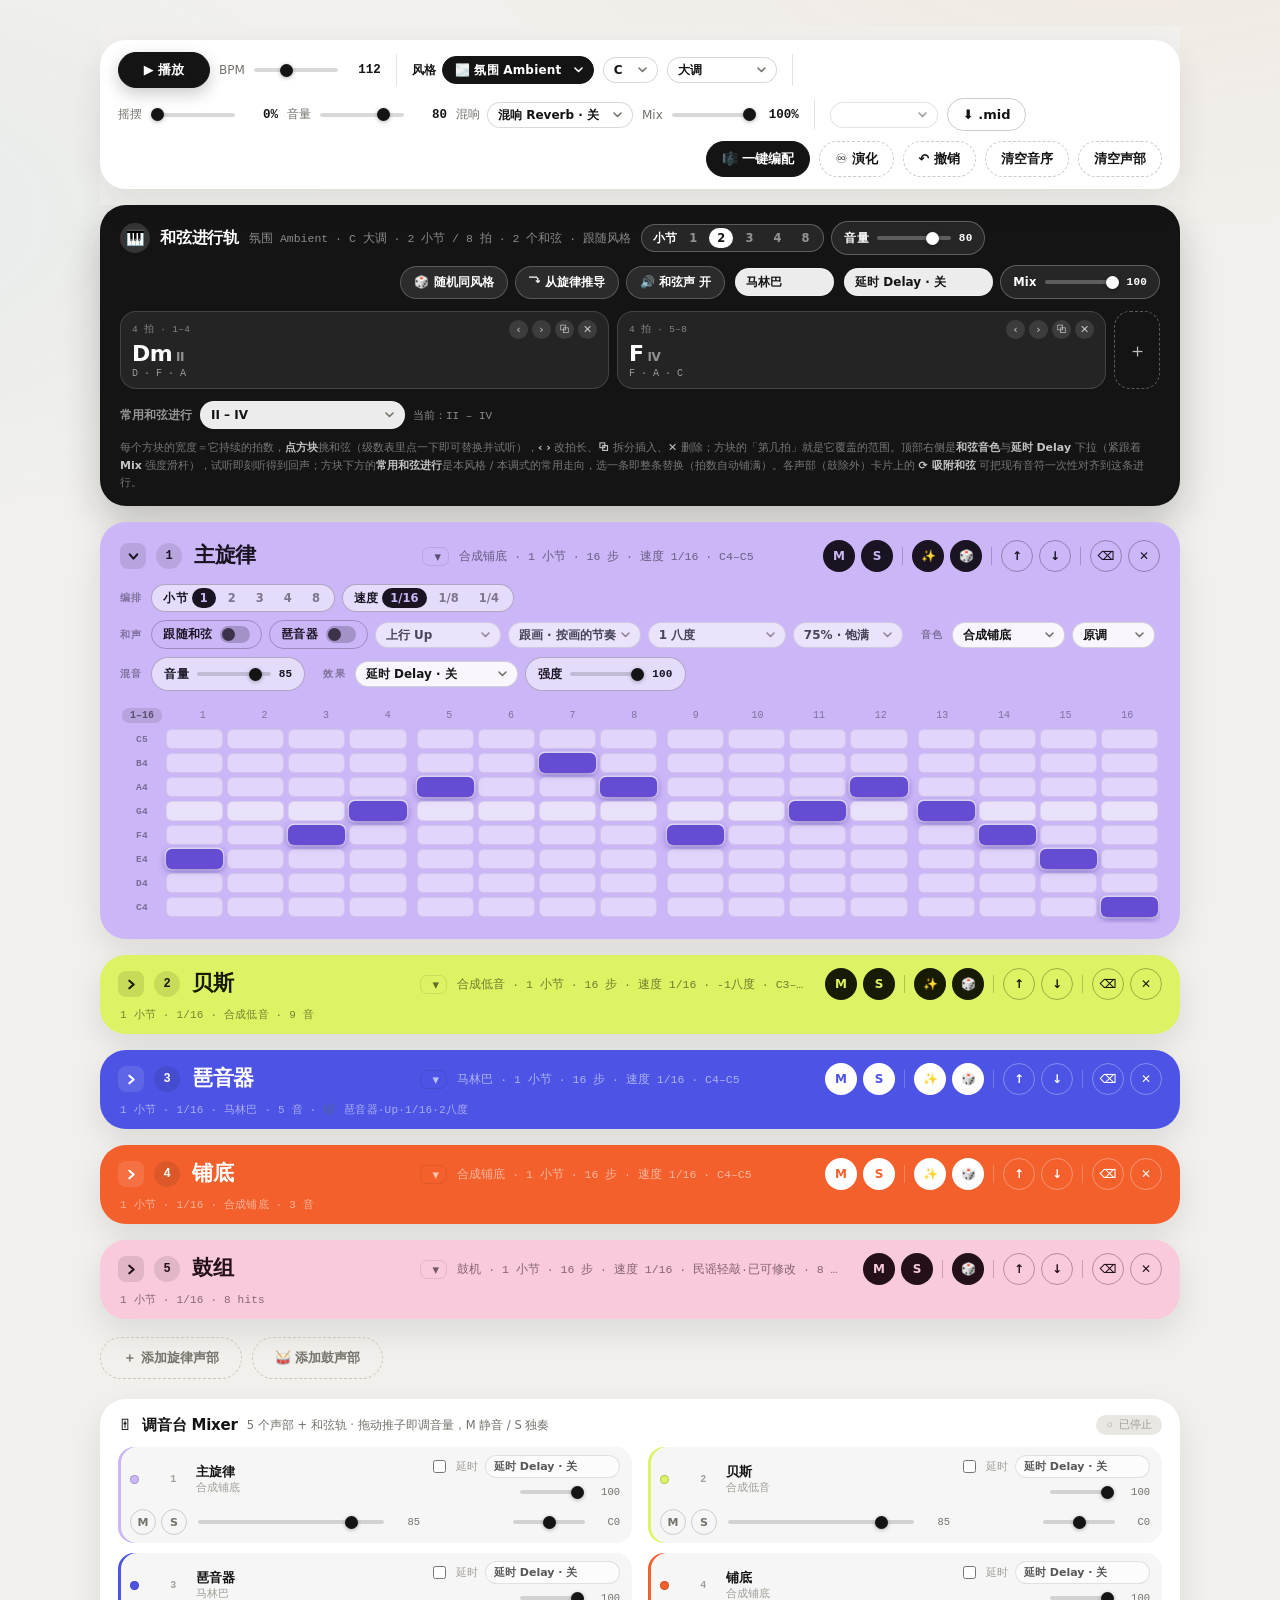
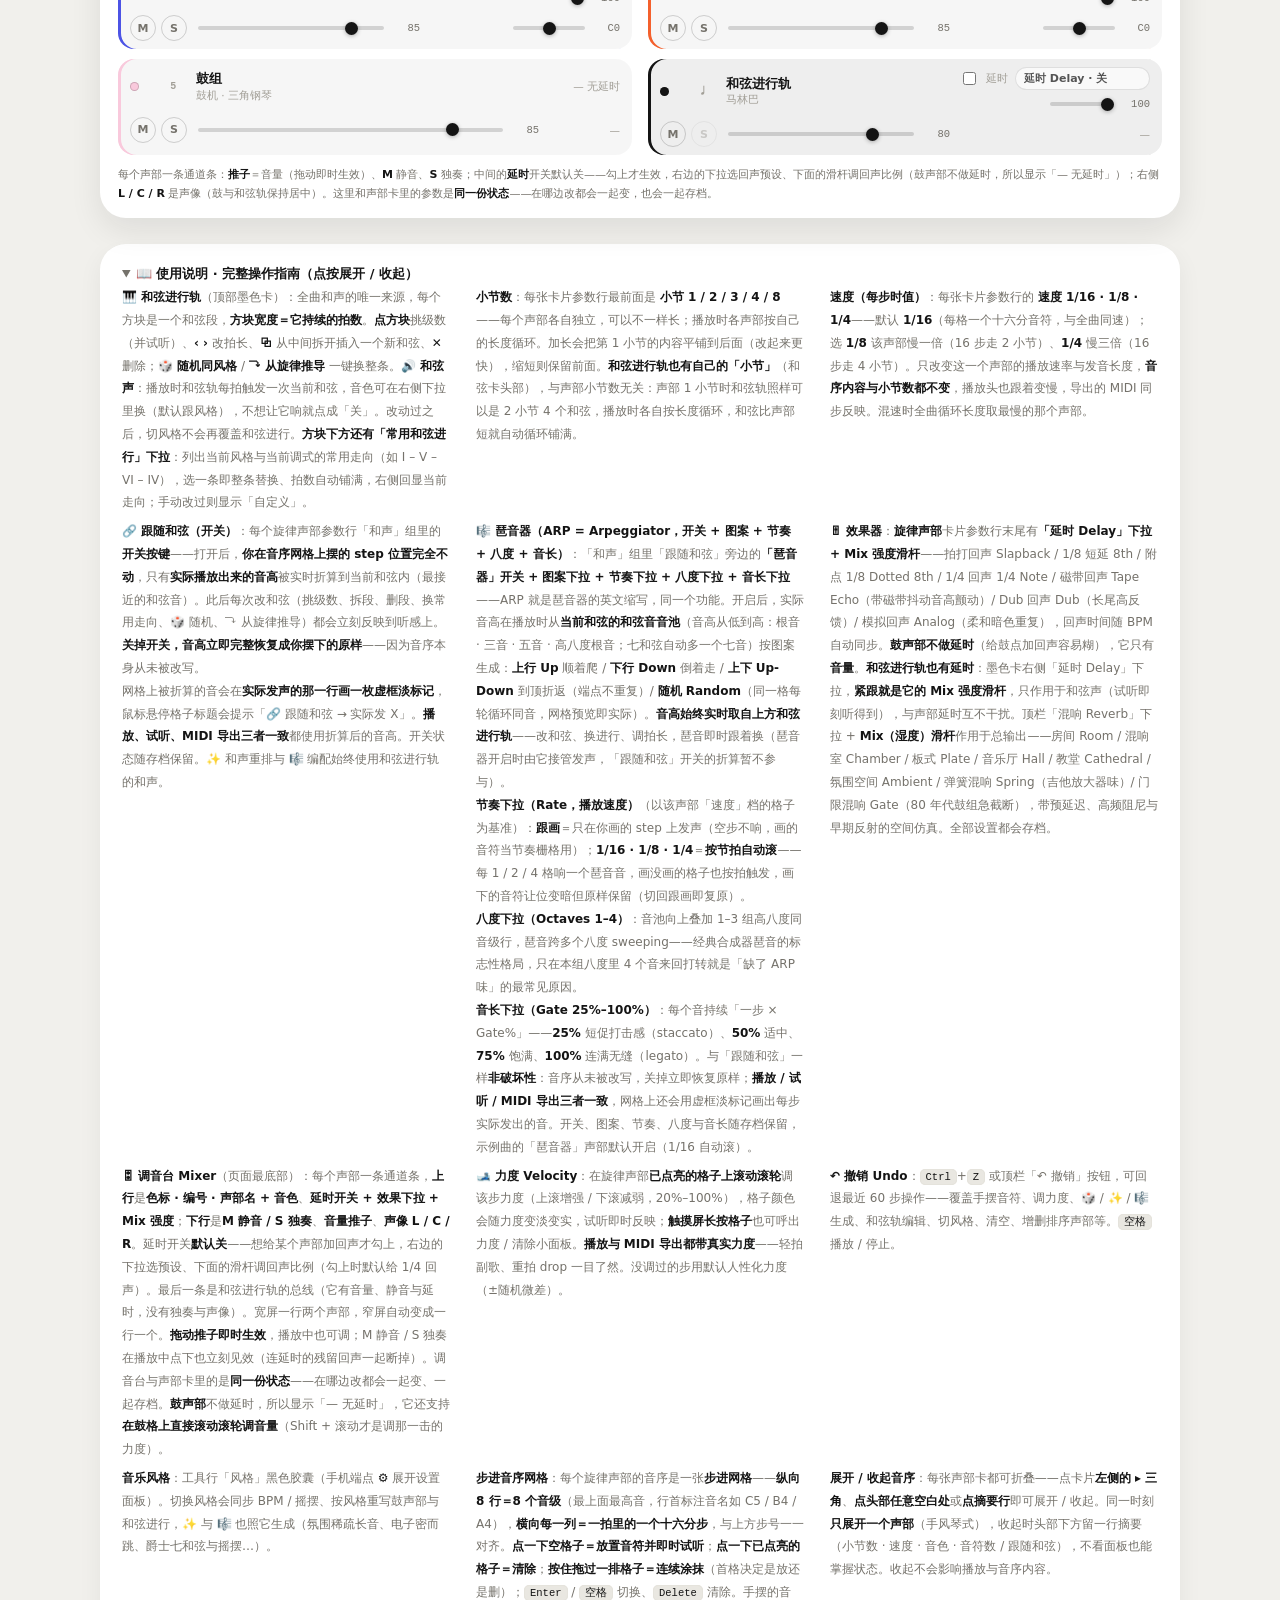
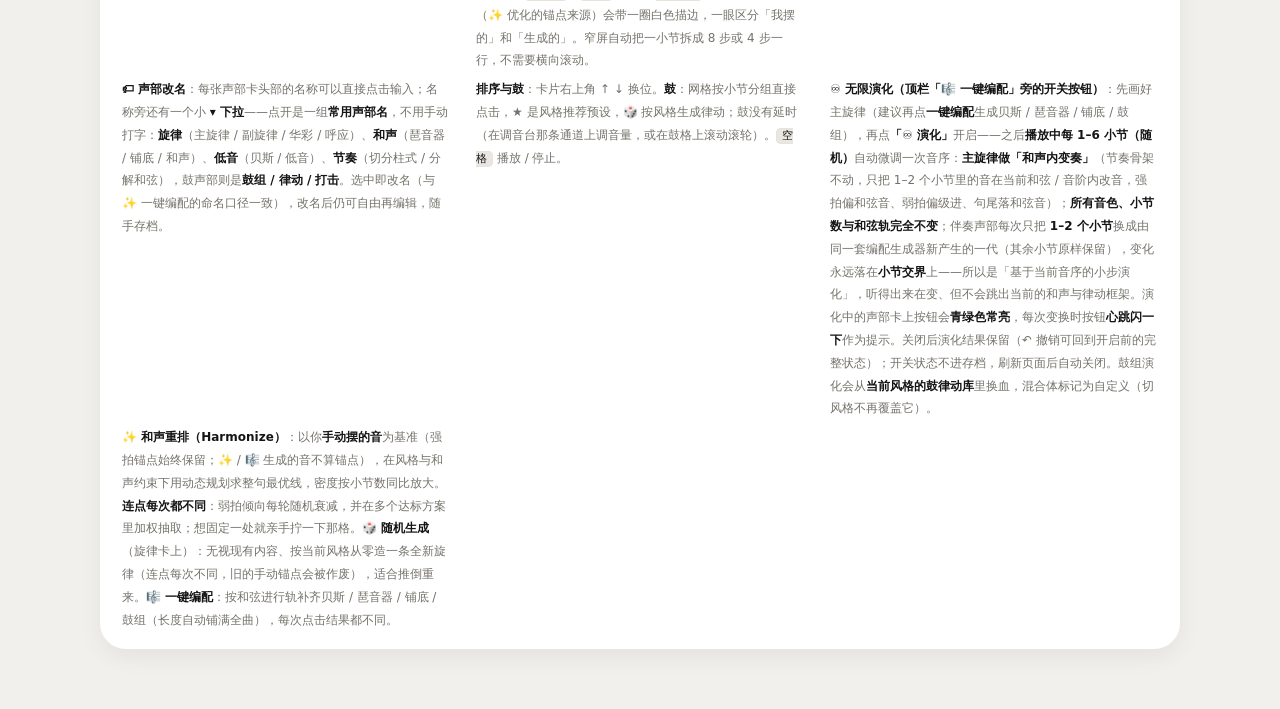
==== commit b49af399: "♾ 演化纳入主旋律：和声内变奏（节奏不动、只改音），和弦轨仍一字不变 - 新增 infMelody()：非伴奏角色 inst 中内容最多者识别为主旋律 - 新增 evolveMelody()：和声内变" ====
--- a/step-sequencer.html
+++ b/step-sequencer.html
@@ -40,7 +40,7 @@
       <!-- 全局操作 -->
       <div class="tgroup aux actions">
         <button id="arrangeBtn" class="btn accent" title="按和弦进行轨补齐贝斯 / 琶音器 / 铺底 / 鼓组">🎼 一键编配</button>
-        <button id="infBtn" class="btn ghost" title="♾ 无限演化：开启后播放中每 1–6 小节自动微调伴奏音序（贝斯 / 琶音器 / 铺底 / 鼓组），基于当前音序小步变化、不突兀；主旋律、音色与和弦轨不变。先点「一键编配」再用。再点一次关闭">♾ 演化</button>
+        <button id="infBtn" class="btn ghost" title="♾ 无限演化：开启后播放中每 1–6 小节自动微调音序（主旋律做和声内变奏，贝斯 / 琶音器 / 铺底 / 鼓组杂交换段），基于当前音序小步变化、不突兀；音色与和弦轨不变。先点「一键编配」再用。再点一次关闭">♾ 演化</button>
         <button id="undoBtn" class="btn ghost" title="撤销上一步操作（Ctrl+Z）">↶ 撤销</button>
         <button id="clearSeqBtn" class="btn ghost" title="清空所有声部的音序（声部、音色、小节数与和弦进行轨保留）">清空音序</button>
         <button id="clearTracksBtn" class="btn ghost" title="删除所有声部，只保留和弦进行轨（自动留一个空声部）">清空声部</button>
@@ -76,7 +76,7 @@
       <div><b>展开 / 收起音序</b>：每张声部卡都可折叠——点卡片<b>左侧的 ▸ 三角</b>、<b>点头部任意空白处</b>或<b>点摘要行</b>即可展开 / 收起。同一时刻<b>只展开一个声部</b>（手风琴式），收起时头部下方留一行摘要（小节数 · 速度 · 音色 · 音符数 / 跟随和弦），不看面板也能掌握状态。收起不会影响播放与音序内容。</div>
       <div><b>🏷 声部改名</b>：每张声部卡头部的名称可以直接点击输入；名称旁还有一个小 <b>▾ 下拉</b>——点开是一组<b>常用声部名</b>，不用手动打字：<b>旋律</b>（主旋律 / 副旋律 / 华彩 / 呼应）、<b>和声</b>（琶音器 / 铺底 / 和声）、<b>低音</b>（贝斯 / 低音）、<b>节奏</b>（切分柱式 / 分解和弦），鼓声部则是<b>鼓组 / 律动 / 打击</b>。选中即改名（与 ✨ 一键编配的命名口径一致），改名后仍可自由再编辑，随手存档。</div>
       <div><b>排序与鼓</b>：卡片右上角 ↑ ↓ 换位。<b>鼓</b>：网格按小节分组直接点击，★ 是风格推荐预设，🎲 按风格生成律动；鼓没有延时（在调音台那条通道上调音量，或在鼓格上滚动滚轮）。<kbd>空格</kbd> 播放 / 停止。</div>
-      <div><b>♾ 无限演化（顶栏「🎼 一键编配」旁的开关按钮）</b>：先用<b>一键编配</b>生成贝斯 / 琶音器 / 铺底 / 鼓组，再点<b>「♾ 演化」</b>开启——之后<b>播放中每 1–6 小节（随机）</b>自动微调一次伴奏音序：<b>主旋律、所有音色、小节数与和弦轨完全不变</b>，每个声部每次只把 <b>1–2 个小节</b>换成由同一套编配生成器新产生的一代（其余小节原样保留），变化永远落在<b>小节交界</b>上——所以是「基于当前音序的小步演化」，听得出来在变、但不会跳出当前的和声与律动框架。演化中的声部卡上按钮会<b>青绿色常亮</b>，每次变换时按钮<b>心跳闪一下</b>作为提示。关闭后演化结果保留（↶ 撤销可回到开启前的完整状态）；开关状态不进存档，刷新页面后自动关闭。鼓组演化会从<b>当前风格的鼓律动库</b>里换血，混合体标记为自定义（切风格不再覆盖它）。</div>
+      <div><b>♾ 无限演化（顶栏「🎼 一键编配」旁的开关按钮）</b>：先画好主旋律（建议再点<b>一键编配</b>生成贝斯 / 琶音器 / 铺底 / 鼓组），再点<b>「♾ 演化」</b>开启——之后<b>播放中每 1–6 小节（随机）</b>自动微调一次音序：<b>主旋律做「和声内变奏」</b>（节奏骨架不动，只把 1–2 个小节里的音在当前和弦 / 音阶内改音，强拍偏和弦音、弱拍偏级进、句尾落和弦音）；<b>所有音色、小节数与和弦轨完全不变</b>；伴奏声部每次只把 <b>1–2 个小节</b>换成由同一套编配生成器新产生的一代（其余小节原样保留），变化永远落在<b>小节交界</b>上——所以是「基于当前音序的小步演化」，听得出来在变、但不会跳出当前的和声与律动框架。演化中的声部卡上按钮会<b>青绿色常亮</b>，每次变换时按钮<b>心跳闪一下</b>作为提示。关闭后演化结果保留（↶ 撤销可回到开启前的完整状态）；开关状态不进存档，刷新页面后自动关闭。鼓组演化会从<b>当前风格的鼓律动库</b>里换血，混合体标记为自定义（切风格不再覆盖它）。</div>
       <div><b>✨ 和声重排（Harmonize）</b>：以你<b>手动摆的音</b>为基准（强拍锚点始终保留；✨ / 🎼 生成的音不算锚点），在风格与和声约束下用动态规划求整句最优线，密度按小节数同比放大。<b>连点每次都不同</b>：弱拍倾向每轮随机衰减，并在多个达标方案里加权抽取；想固定一处就亲手拧一下那格。<b>🎲 随机生成</b>（旋律卡上）：无视现有内容、按当前风格从零造一条全新旋律（连点每次不同，旧的手动锚点会被作废），适合推倒重来。<b>🎼 一键编配</b>：按和弦进行轨补齐贝斯 / 琶音器 / 铺底 / 鼓组（长度自动铺满全曲），每次点击结果都不同。</div>
     </div>
     </details>
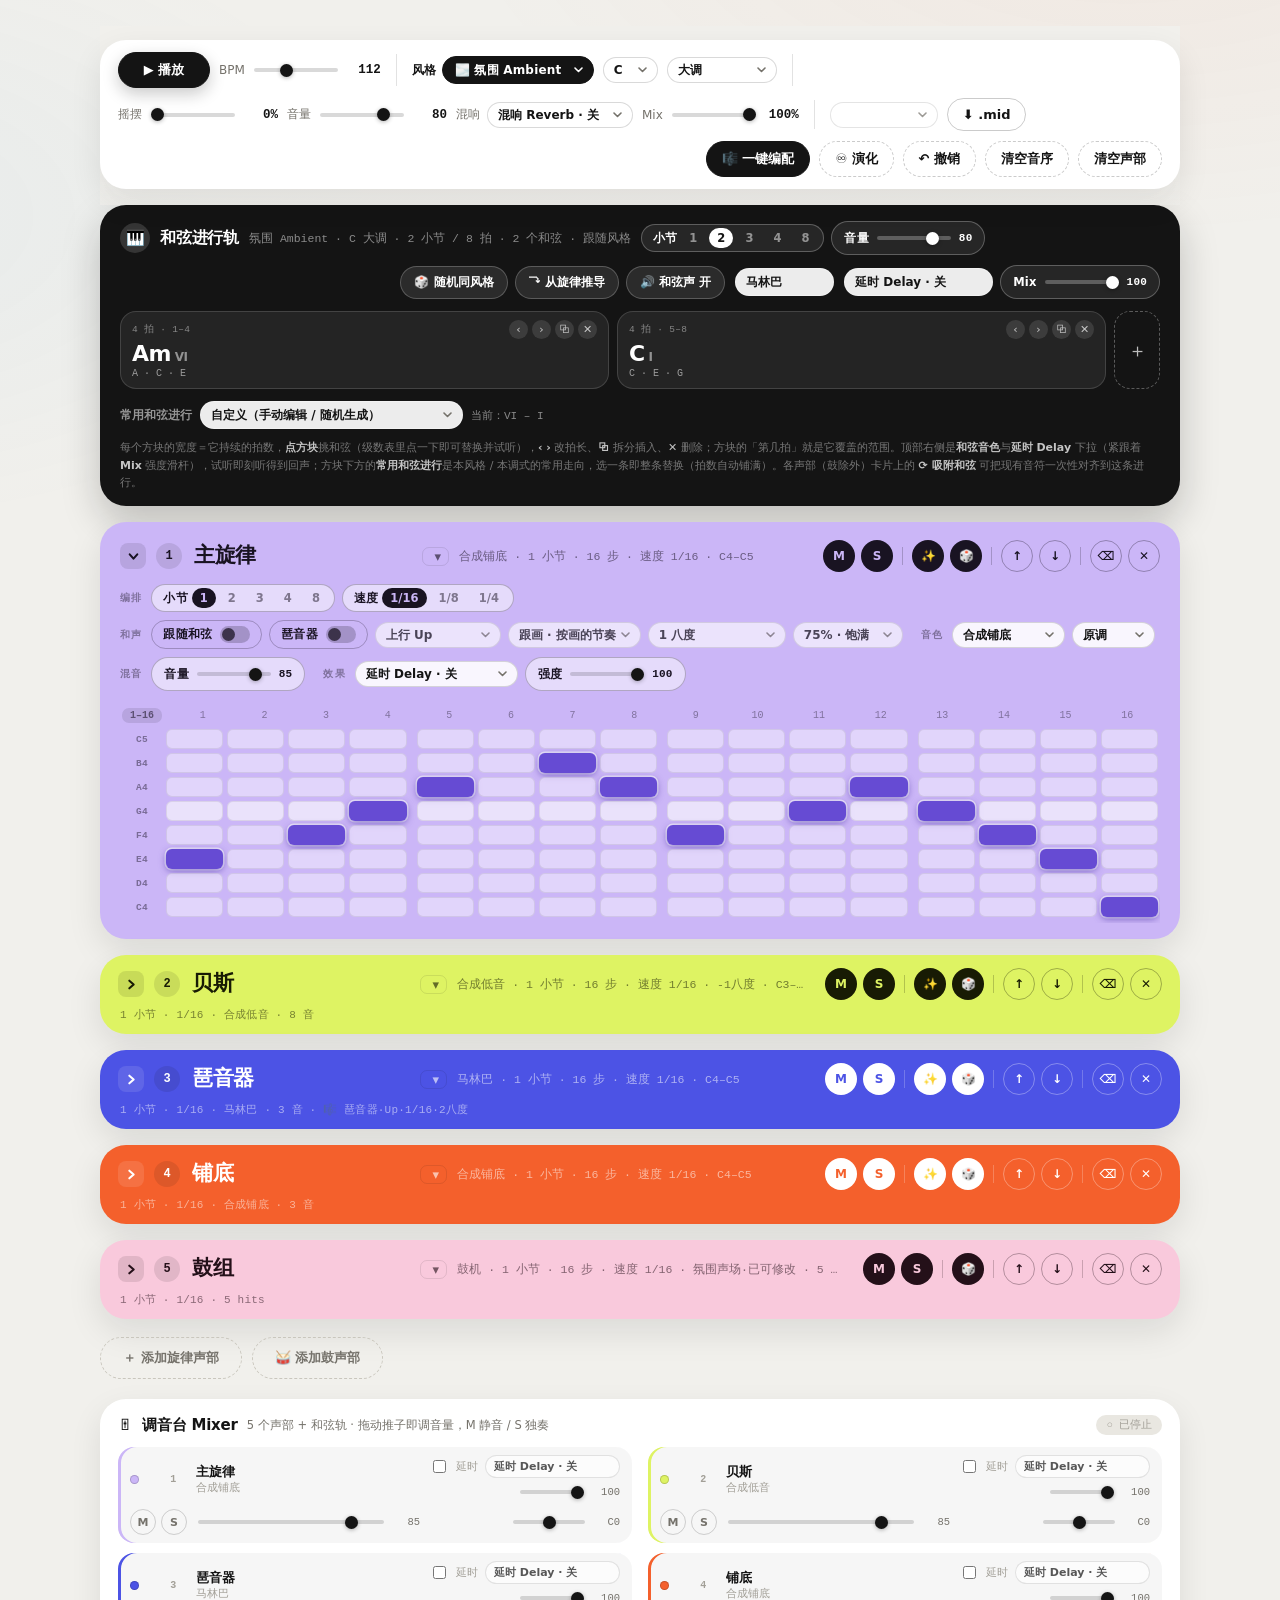
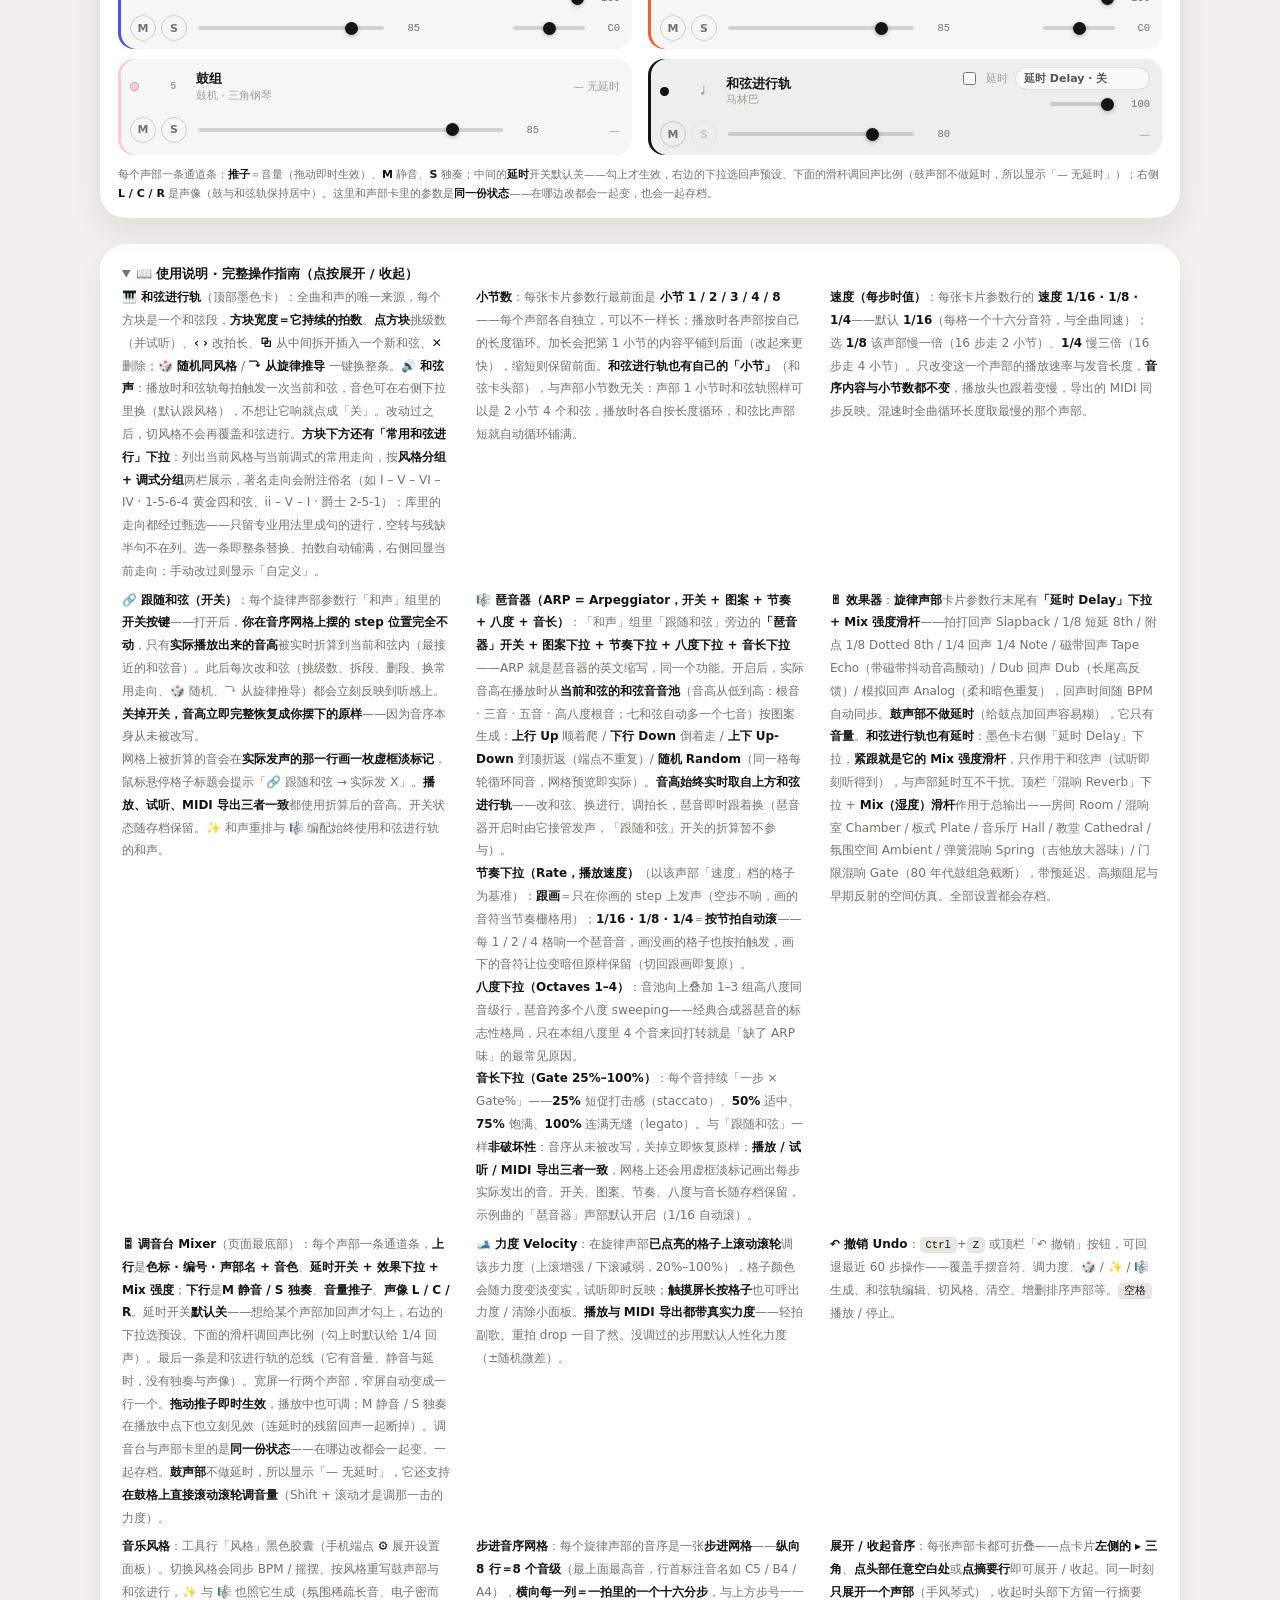
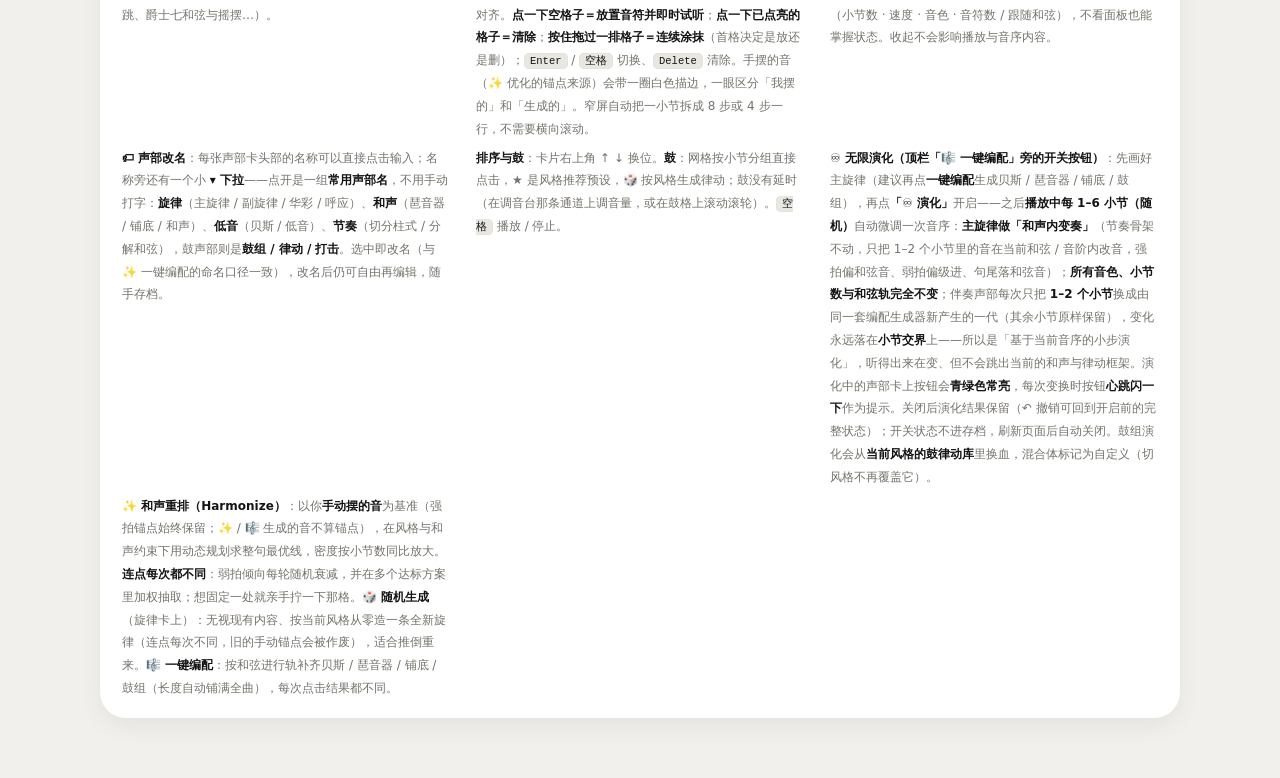
==== commit 63b23678: "🎹 常用和弦进行甄选扩充：风格库增补地道走向，清理空转与残缺半句 - 风格库（03-styles prog）扩充：流行+3（6415 轴心/4536 卡农/1465）、   电子+2（小调 167）、" ====
--- a/step-sequencer.html
+++ b/step-sequencer.html
@@ -62,7 +62,7 @@
   <footer>
     <details class="help"><summary>📖 使用说明 · 完整操作指南（点按展开 / 收起）</summary>
     <div class="cols">
-      <div><b>🎹 和弦进行轨</b>（顶部墨色卡）：全曲和声的唯一来源，每个方块是一个和弦段，<b>方块宽度＝它持续的拍数</b>。<b>点方块</b>挑级数（并试听）、<b>‹ ›</b> 改拍长、<b>⧉</b> 从中间拆开插入一个新和弦、<b>✕</b> 删除；<b>🎲 随机同风格</b> / <b>⤵ 从旋律推导</b> 一键换整条。<b>🔊 和弦声</b>：播放时和弦轨每拍触发一次当前和弦，音色可在右侧下拉里换（默认跟风格），不想让它响就点成「关」。改动过之后，切风格不会再覆盖和弦进行。<b>方块下方还有「常用和弦进行」下拉</b>：列出当前风格与当前调式的常用走向（如 I – V – VI – IV），选一条即整条替换、拍数自动铺满，右侧回显当前走向；手动改过则显示「自定义」。</div>
+      <div><b>🎹 和弦进行轨</b>（顶部墨色卡）：全曲和声的唯一来源，每个方块是一个和弦段，<b>方块宽度＝它持续的拍数</b>。<b>点方块</b>挑级数（并试听）、<b>‹ ›</b> 改拍长、<b>⧉</b> 从中间拆开插入一个新和弦、<b>✕</b> 删除；<b>🎲 随机同风格</b> / <b>⤵ 从旋律推导</b> 一键换整条。<b>🔊 和弦声</b>：播放时和弦轨每拍触发一次当前和弦，音色可在右侧下拉里换（默认跟风格），不想让它响就点成「关」。改动过之后，切风格不会再覆盖和弦进行。<b>方块下方还有「常用和弦进行」下拉</b>：列出当前风格与当前调式的常用走向，按<b>风格分组 + 调式分组</b>两栏展示，著名走向会附注俗名（如 I – V – VI – IV · 1-5-6-4 黄金四和弦、ii – V – I · 爵士 2-5-1）；库里的走向都经过甄选——只留专业用法里成句的进行，空转与残缺半句不在列。选一条即整条替换、拍数自动铺满，右侧回显当前走向；手动改过则显示「自定义」。</div>
       <div><b>小节数</b>：每张卡片参数行最前面是 <b>小节 1 / 2 / 3 / 4 / 8</b>——每个声部各自独立，可以不一样长；播放时各声部按自己的长度循环。加长会把第 1 小节的内容平铺到后面（改起来更快），缩短则保留前面。<b>和弦进行轨也有自己的「小节」</b>（和弦卡头部），与声部小节数无关：声部 1 小节时和弦轨照样可以是 2 小节 4 个和弦，播放时各自按长度循环，和弦比声部短就自动循环铺满。</div>
       <div><b>速度（每步时值）</b>：每张卡片参数行的 <b>速度 1/16 · 1/8 · 1/4</b>——默认 <b>1/16</b>（每格一个十六分音符，与全曲同速）；选 <b>1/8</b> 该声部慢一倍（16 步走 2 小节）、<b>1/4</b> 慢三倍（16 步走 4 小节）。只改变这一个声部的播放速率与发音长度，<b>音序内容与小节数都不变</b>，播放头也跟着变慢，导出的 MIDI 同步反映。混速时全曲循环长度取最慢的那个声部。</div>
       <div><b>🔗 跟随和弦（开关）</b>：每个旋律声部参数行「和声」组里的<b>开关按键</b>——打开后，<b>你在音序网格上摆的 step 位置完全不动</b>，只有<b>实际播放出来的音高</b>被实时折算到当前和弦内（最接近的和弦音）。此后每次改和弦（挑级数、拆段、删段、换常用走向、🎲 随机、⤵ 从旋律推导）都会立刻反映到听感上。<b>关掉开关，音高立即完整恢复成你摆下的原样</b>——因为音序本身从未被改写。<br>网格上被折算的音会在<b>实际发声的那一行画一枚虚框淡标记</b>，鼠标悬停格子标题会提示「🔗 跟随和弦 → 实际发 X」。<b>播放、试听、MIDI 导出三者一致</b>都使用折算后的音高。开关状态随存档保留。✨ 和声重排与 🎼 编配始终使用和弦进行轨的和声。</div>
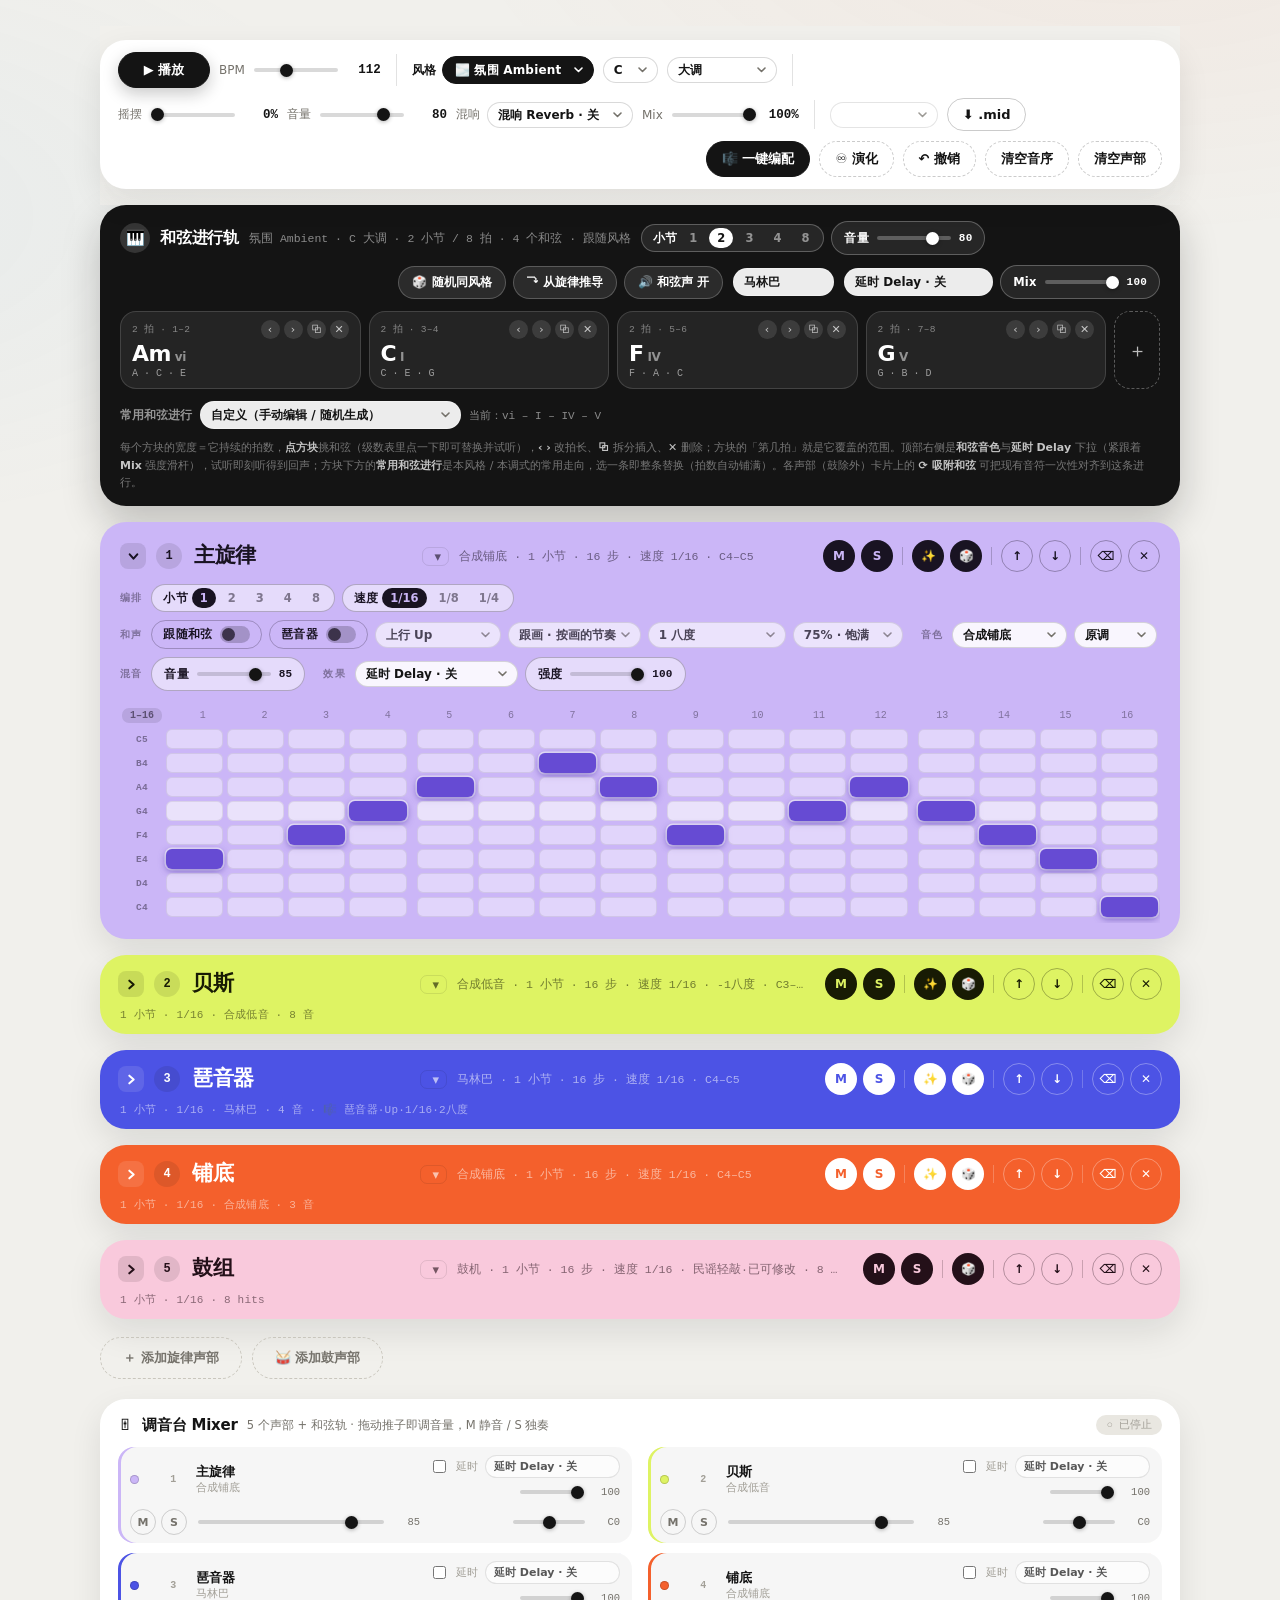
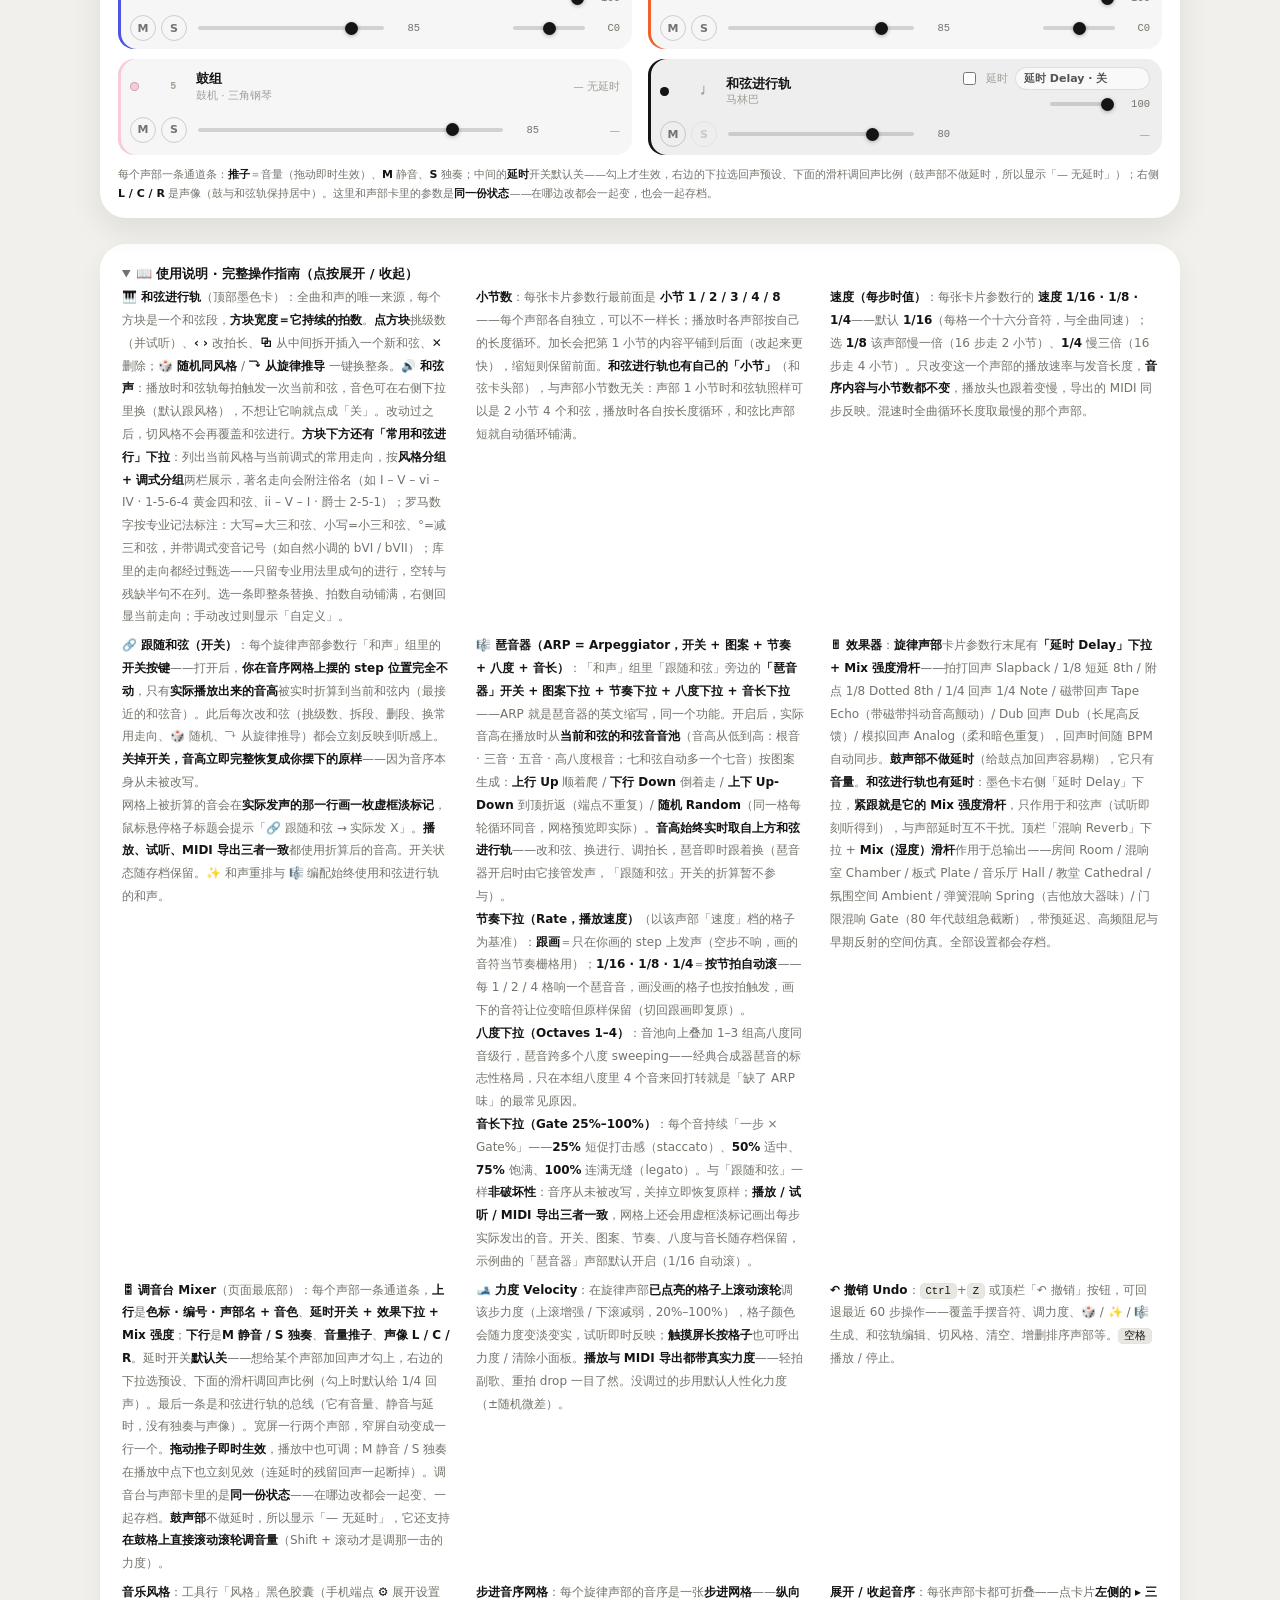
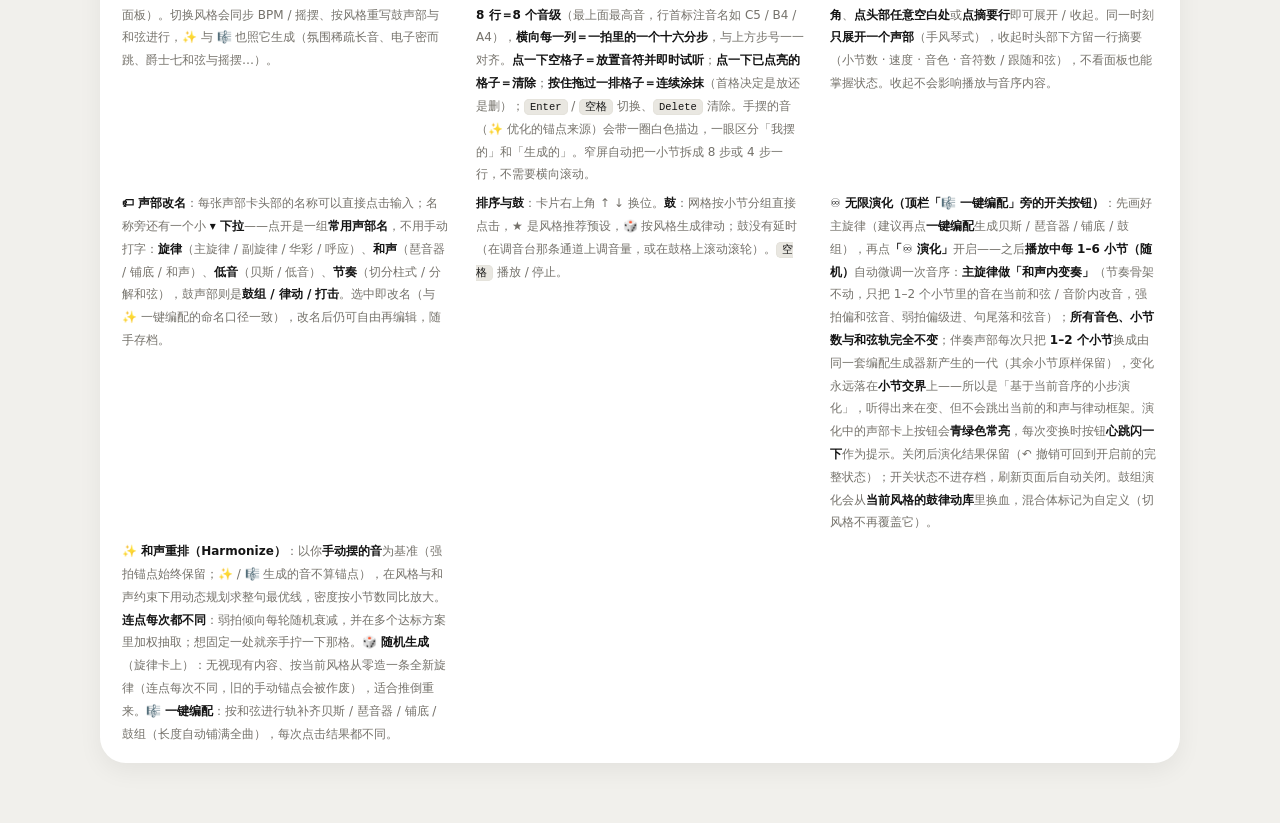
==== commit 8e7c1183: "🎛 模拟合成器音色 + 专业罗马数字记法 - 新增 4 个模拟合成器音色：复古合成键（PWM 键盘，键盘组）、   模拟低音（Minimoog 味双锯齿+sub+共振低通，贝斯组）、   模拟合奏（三" ====
--- a/step-sequencer.html
+++ b/step-sequencer.html
@@ -62,7 +62,7 @@
   <footer>
     <details class="help"><summary>📖 使用说明 · 完整操作指南（点按展开 / 收起）</summary>
     <div class="cols">
-      <div><b>🎹 和弦进行轨</b>（顶部墨色卡）：全曲和声的唯一来源，每个方块是一个和弦段，<b>方块宽度＝它持续的拍数</b>。<b>点方块</b>挑级数（并试听）、<b>‹ ›</b> 改拍长、<b>⧉</b> 从中间拆开插入一个新和弦、<b>✕</b> 删除；<b>🎲 随机同风格</b> / <b>⤵ 从旋律推导</b> 一键换整条。<b>🔊 和弦声</b>：播放时和弦轨每拍触发一次当前和弦，音色可在右侧下拉里换（默认跟风格），不想让它响就点成「关」。改动过之后，切风格不会再覆盖和弦进行。<b>方块下方还有「常用和弦进行」下拉</b>：列出当前风格与当前调式的常用走向，按<b>风格分组 + 调式分组</b>两栏展示，著名走向会附注俗名（如 I – V – VI – IV · 1-5-6-4 黄金四和弦、ii – V – I · 爵士 2-5-1）；库里的走向都经过甄选——只留专业用法里成句的进行，空转与残缺半句不在列。选一条即整条替换、拍数自动铺满，右侧回显当前走向；手动改过则显示「自定义」。</div>
+      <div><b>🎹 和弦进行轨</b>（顶部墨色卡）：全曲和声的唯一来源，每个方块是一个和弦段，<b>方块宽度＝它持续的拍数</b>。<b>点方块</b>挑级数（并试听）、<b>‹ ›</b> 改拍长、<b>⧉</b> 从中间拆开插入一个新和弦、<b>✕</b> 删除；<b>🎲 随机同风格</b> / <b>⤵ 从旋律推导</b> 一键换整条。<b>🔊 和弦声</b>：播放时和弦轨每拍触发一次当前和弦，音色可在右侧下拉里换（默认跟风格），不想让它响就点成「关」。改动过之后，切风格不会再覆盖和弦进行。<b>方块下方还有「常用和弦进行」下拉</b>：列出当前风格与当前调式的常用走向，按<b>风格分组 + 调式分组</b>两栏展示，著名走向会附注俗名（如 I – V – vi – IV · 1-5-6-4 黄金四和弦、ii – V – I · 爵士 2-5-1）；罗马数字按专业记法标注：大写=大三和弦、小写=小三和弦、°=减三和弦，并带调式变音记号（如自然小调的 bVI / bVII）；库里的走向都经过甄选——只留专业用法里成句的进行，空转与残缺半句不在列。选一条即整条替换、拍数自动铺满，右侧回显当前走向；手动改过则显示「自定义」。</div>
       <div><b>小节数</b>：每张卡片参数行最前面是 <b>小节 1 / 2 / 3 / 4 / 8</b>——每个声部各自独立，可以不一样长；播放时各声部按自己的长度循环。加长会把第 1 小节的内容平铺到后面（改起来更快），缩短则保留前面。<b>和弦进行轨也有自己的「小节」</b>（和弦卡头部），与声部小节数无关：声部 1 小节时和弦轨照样可以是 2 小节 4 个和弦，播放时各自按长度循环，和弦比声部短就自动循环铺满。</div>
       <div><b>速度（每步时值）</b>：每张卡片参数行的 <b>速度 1/16 · 1/8 · 1/4</b>——默认 <b>1/16</b>（每格一个十六分音符，与全曲同速）；选 <b>1/8</b> 该声部慢一倍（16 步走 2 小节）、<b>1/4</b> 慢三倍（16 步走 4 小节）。只改变这一个声部的播放速率与发音长度，<b>音序内容与小节数都不变</b>，播放头也跟着变慢，导出的 MIDI 同步反映。混速时全曲循环长度取最慢的那个声部。</div>
       <div><b>🔗 跟随和弦（开关）</b>：每个旋律声部参数行「和声」组里的<b>开关按键</b>——打开后，<b>你在音序网格上摆的 step 位置完全不动</b>，只有<b>实际播放出来的音高</b>被实时折算到当前和弦内（最接近的和弦音）。此后每次改和弦（挑级数、拆段、删段、换常用走向、🎲 随机、⤵ 从旋律推导）都会立刻反映到听感上。<b>关掉开关，音高立即完整恢复成你摆下的原样</b>——因为音序本身从未被改写。<br>网格上被折算的音会在<b>实际发声的那一行画一枚虚框淡标记</b>，鼠标悬停格子标题会提示「🔗 跟随和弦 → 实际发 X」。<b>播放、试听、MIDI 导出三者一致</b>都使用折算后的音高。开关状态随存档保留。✨ 和声重排与 🎼 编配始终使用和弦进行轨的和声。</div>
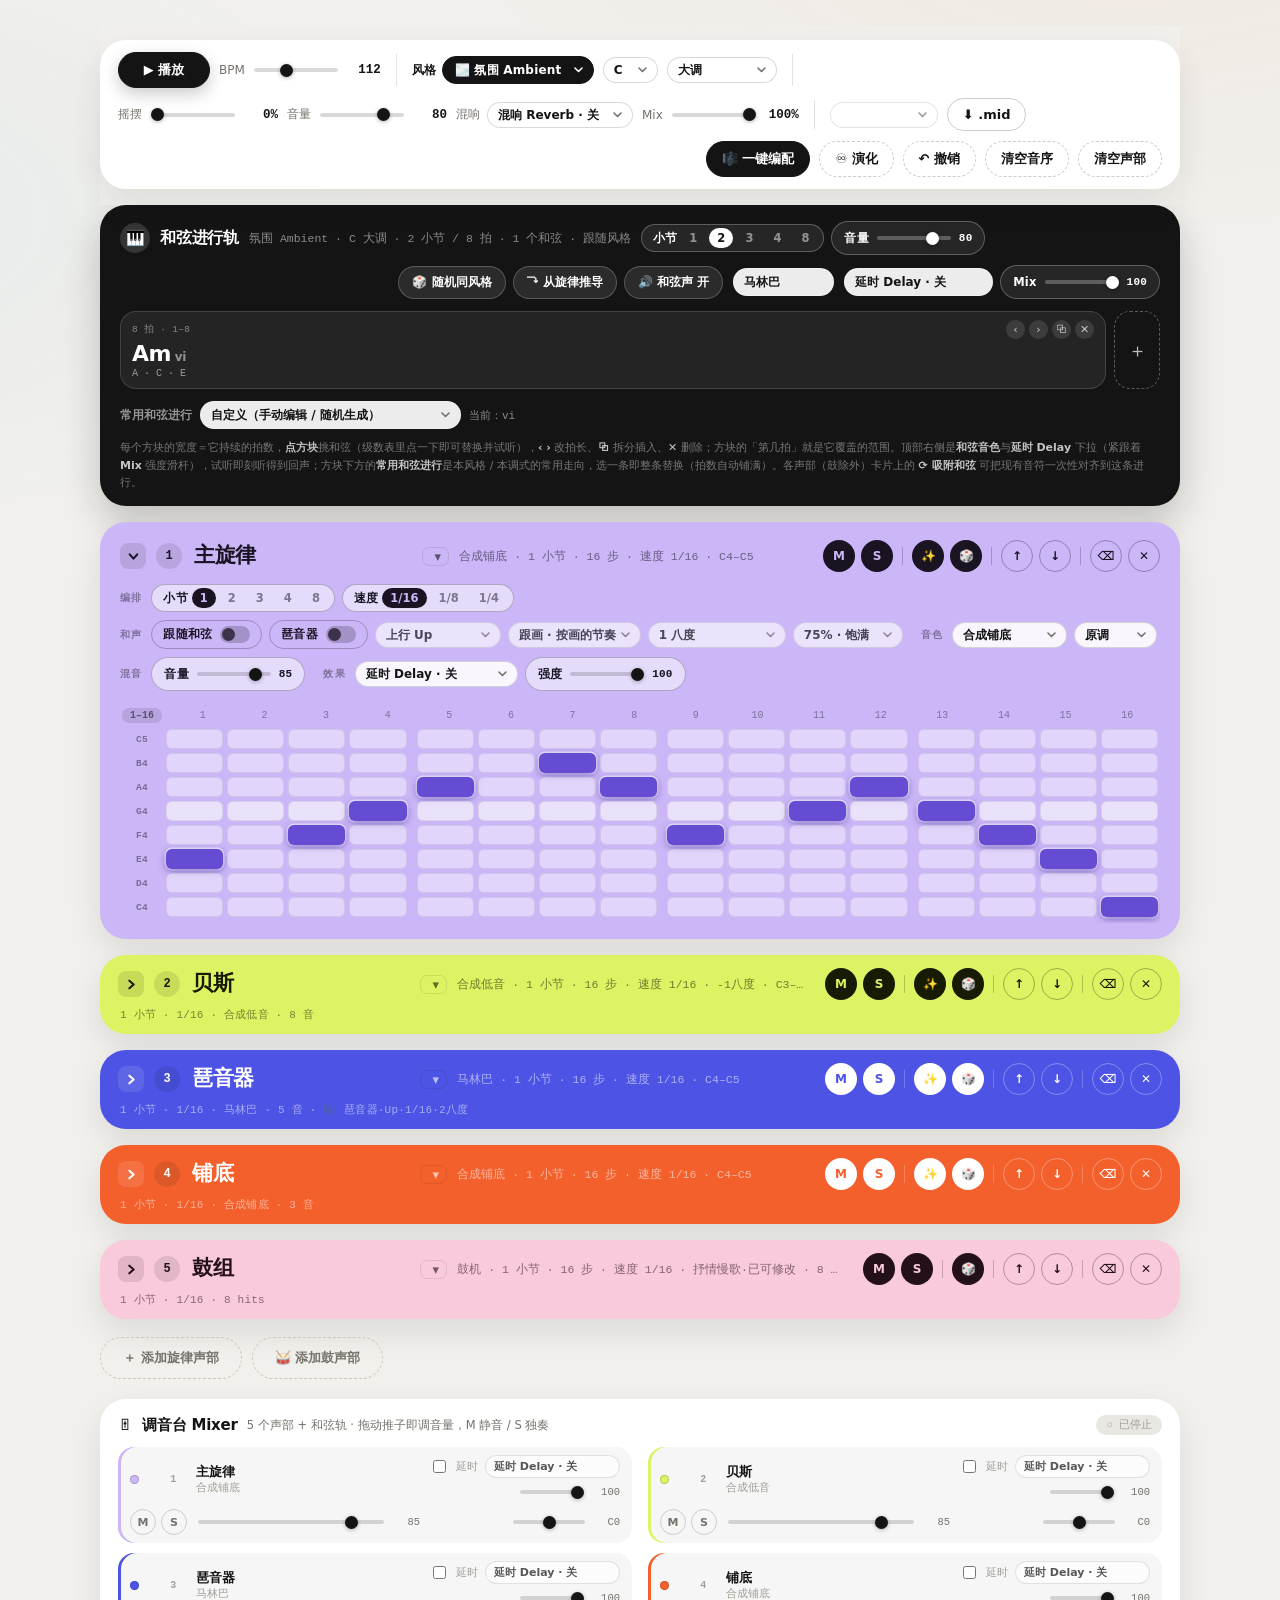
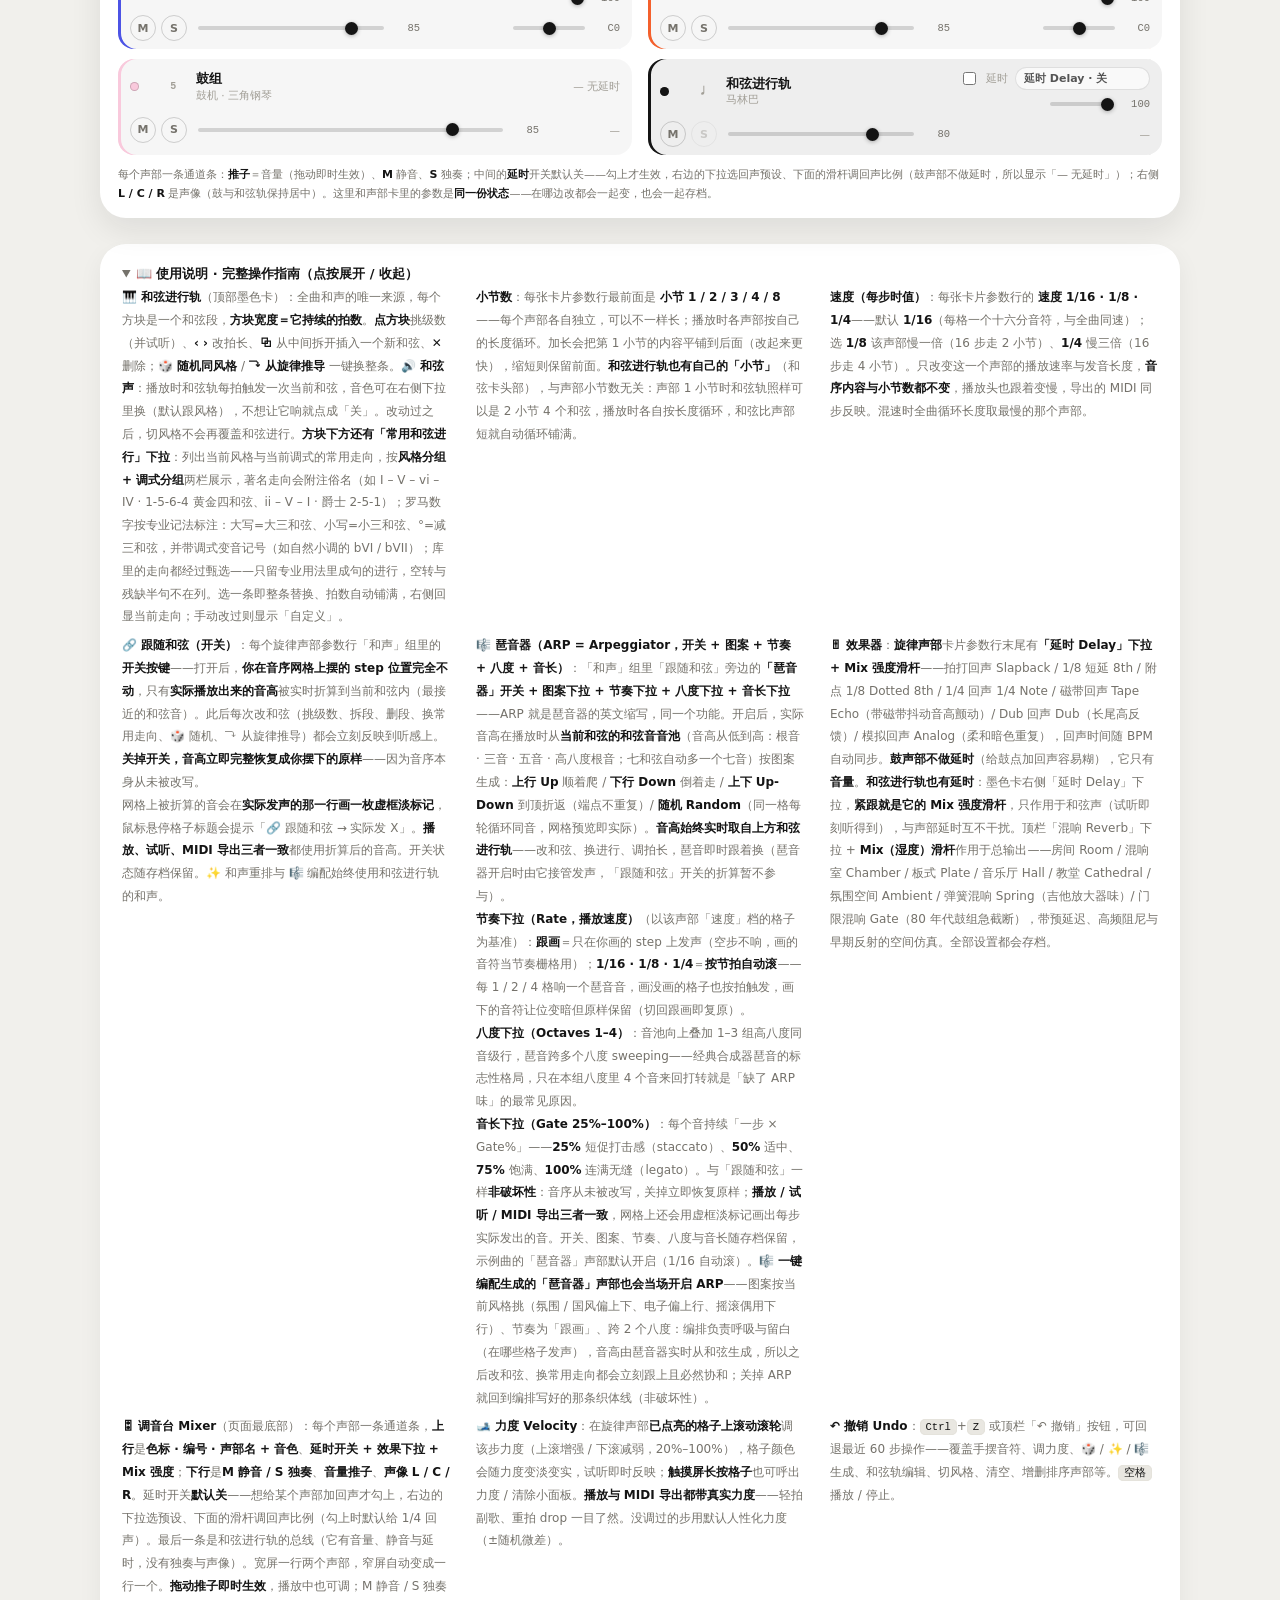
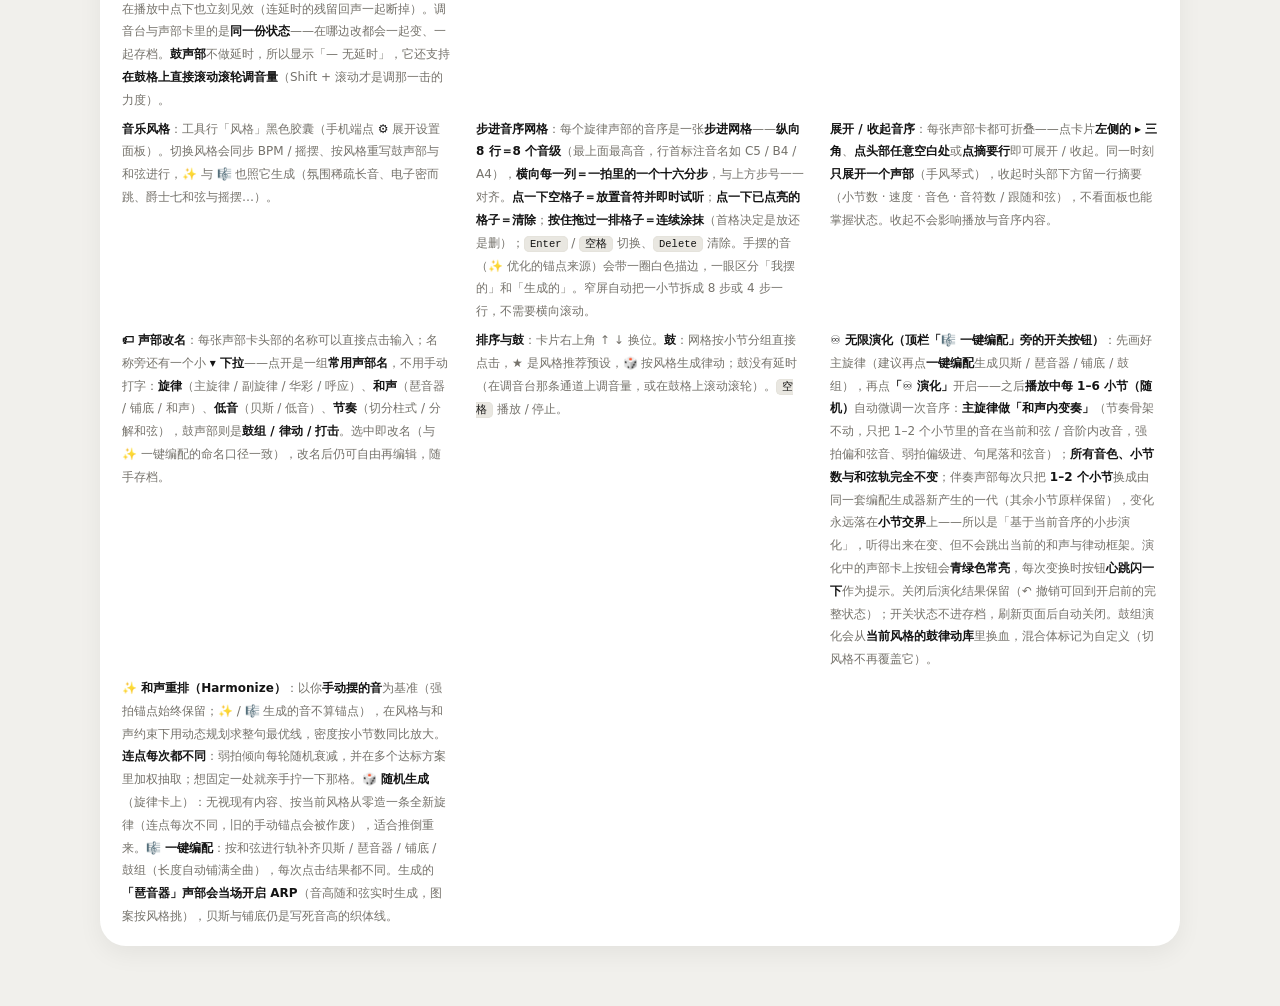
==== commit 271378f4: "🎼 编配出的「琶音器」名实相符：生成后当场开启 ARP 问题：一键编配产出叫「琶音器」的声部，ARP 却是关的（示例曲里的同名声部却开着）—— 同名不同义；且写死音高的琶音在改和弦后会撞音。  改动：" ====
--- a/step-sequencer.html
+++ b/step-sequencer.html
@@ -39,7 +39,7 @@
       </div>
       <!-- 全局操作 -->
       <div class="tgroup aux actions">
-        <button id="arrangeBtn" class="btn accent" title="按和弦进行轨补齐贝斯 / 琶音器 / 铺底 / 鼓组">🎼 一键编配</button>
+        <button id="arrangeBtn" class="btn accent" title="按和弦进行轨补齐贝斯 / 琶音器 / 铺底 / 鼓组；生成的「琶音器」声部会当场开启 ARP（音高随和弦进行轨实时生成，改名实相符）">🎼 一键编配</button>
         <button id="infBtn" class="btn ghost" title="♾ 无限演化：开启后播放中每 1–6 小节自动微调音序（主旋律做和声内变奏，贝斯 / 琶音器 / 铺底 / 鼓组杂交换段），基于当前音序小步变化、不突兀；音色与和弦轨不变。先点「一键编配」再用。再点一次关闭">♾ 演化</button>
         <button id="undoBtn" class="btn ghost" title="撤销上一步操作（Ctrl+Z）">↶ 撤销</button>
         <button id="clearSeqBtn" class="btn ghost" title="清空所有声部的音序（声部、音色、小节数与和弦进行轨保留）">清空音序</button>
@@ -66,7 +66,7 @@
       <div><b>小节数</b>：每张卡片参数行最前面是 <b>小节 1 / 2 / 3 / 4 / 8</b>——每个声部各自独立，可以不一样长；播放时各声部按自己的长度循环。加长会把第 1 小节的内容平铺到后面（改起来更快），缩短则保留前面。<b>和弦进行轨也有自己的「小节」</b>（和弦卡头部），与声部小节数无关：声部 1 小节时和弦轨照样可以是 2 小节 4 个和弦，播放时各自按长度循环，和弦比声部短就自动循环铺满。</div>
       <div><b>速度（每步时值）</b>：每张卡片参数行的 <b>速度 1/16 · 1/8 · 1/4</b>——默认 <b>1/16</b>（每格一个十六分音符，与全曲同速）；选 <b>1/8</b> 该声部慢一倍（16 步走 2 小节）、<b>1/4</b> 慢三倍（16 步走 4 小节）。只改变这一个声部的播放速率与发音长度，<b>音序内容与小节数都不变</b>，播放头也跟着变慢，导出的 MIDI 同步反映。混速时全曲循环长度取最慢的那个声部。</div>
       <div><b>🔗 跟随和弦（开关）</b>：每个旋律声部参数行「和声」组里的<b>开关按键</b>——打开后，<b>你在音序网格上摆的 step 位置完全不动</b>，只有<b>实际播放出来的音高</b>被实时折算到当前和弦内（最接近的和弦音）。此后每次改和弦（挑级数、拆段、删段、换常用走向、🎲 随机、⤵ 从旋律推导）都会立刻反映到听感上。<b>关掉开关，音高立即完整恢复成你摆下的原样</b>——因为音序本身从未被改写。<br>网格上被折算的音会在<b>实际发声的那一行画一枚虚框淡标记</b>，鼠标悬停格子标题会提示「🔗 跟随和弦 → 实际发 X」。<b>播放、试听、MIDI 导出三者一致</b>都使用折算后的音高。开关状态随存档保留。✨ 和声重排与 🎼 编配始终使用和弦进行轨的和声。</div>
-      <div><b>🎼 琶音器（ARP = Arpeggiator，开关 + 图案 + 节奏 + 八度 + 音长）</b>：「和声」组里「跟随和弦」旁边的<b>「琶音器」开关 + 图案下拉 + 节奏下拉 + 八度下拉 + 音长下拉</b>——ARP 就是琶音器的英文缩写，同一个功能。开启后，实际音高在播放时从<b>当前和弦的和弦音音池</b>（音高从低到高：根音 · 三音 · 五音 · 高八度根音；七和弦自动多一个七音）按图案生成：<b>上行 Up</b> 顺着爬 / <b>下行 Down</b> 倒着走 / <b>上下 Up-Down</b> 到顶折返（端点不重复）/ <b>随机 Random</b>（同一格每轮循环同音，网格预览即实际）。<b>音高始终实时取自上方和弦进行轨</b>——改和弦、换进行、调拍长，琶音即时跟着换（琶音器开启时由它接管发声，「跟随和弦」开关的折算暂不参与）。<br><b>节奏下拉（Rate，播放速度）</b>（以该声部「速度」档的格子为基准）：<b>跟画</b>＝只在你画的 step 上发声（空步不响，画的音符当节奏栅格用）；<b>1/16 · 1/8 · 1/4</b>＝<b>按节拍自动滚</b>——每 1 / 2 / 4 格响一个琶音音，画没画的格子也按拍触发，画下的音符让位变暗但原样保留（切回跟画即复原）。<br><b>八度下拉（Octaves 1–4）</b>：音池向上叠加 1–3 组高八度同音级行，琶音跨多个八度 sweeping——经典合成器琶音的标志性格局，只在本组八度里 4 个音来回打转就是「缺了 ARP 味」的最常见原因。<br><b>音长下拉（Gate 25%–100%）</b>：每个音持续「一步 × Gate%」——<b>25%</b> 短促打击感（staccato）、<b>50%</b> 适中、<b>75%</b> 饱满、<b>100%</b> 连满无缝（legato）。与「跟随和弦」一样<b>非破坏性</b>：音序从未被改写，关掉立即恢复原样；<b>播放 / 试听 / MIDI 导出三者一致</b>，网格上还会用虚框淡标记画出每步实际发出的音。开关、图案、节奏、八度与音长随存档保留，示例曲的「琶音器」声部默认开启（1/16 自动滚）。</div>
+      <div><b>🎼 琶音器（ARP = Arpeggiator，开关 + 图案 + 节奏 + 八度 + 音长）</b>：「和声」组里「跟随和弦」旁边的<b>「琶音器」开关 + 图案下拉 + 节奏下拉 + 八度下拉 + 音长下拉</b>——ARP 就是琶音器的英文缩写，同一个功能。开启后，实际音高在播放时从<b>当前和弦的和弦音音池</b>（音高从低到高：根音 · 三音 · 五音 · 高八度根音；七和弦自动多一个七音）按图案生成：<b>上行 Up</b> 顺着爬 / <b>下行 Down</b> 倒着走 / <b>上下 Up-Down</b> 到顶折返（端点不重复）/ <b>随机 Random</b>（同一格每轮循环同音，网格预览即实际）。<b>音高始终实时取自上方和弦进行轨</b>——改和弦、换进行、调拍长，琶音即时跟着换（琶音器开启时由它接管发声，「跟随和弦」开关的折算暂不参与）。<br><b>节奏下拉（Rate，播放速度）</b>（以该声部「速度」档的格子为基准）：<b>跟画</b>＝只在你画的 step 上发声（空步不响，画的音符当节奏栅格用）；<b>1/16 · 1/8 · 1/4</b>＝<b>按节拍自动滚</b>——每 1 / 2 / 4 格响一个琶音音，画没画的格子也按拍触发，画下的音符让位变暗但原样保留（切回跟画即复原）。<br><b>八度下拉（Octaves 1–4）</b>：音池向上叠加 1–3 组高八度同音级行，琶音跨多个八度 sweeping——经典合成器琶音的标志性格局，只在本组八度里 4 个音来回打转就是「缺了 ARP 味」的最常见原因。<br><b>音长下拉（Gate 25%–100%）</b>：每个音持续「一步 × Gate%」——<b>25%</b> 短促打击感（staccato）、<b>50%</b> 适中、<b>75%</b> 饱满、<b>100%</b> 连满无缝（legato）。与「跟随和弦」一样<b>非破坏性</b>：音序从未被改写，关掉立即恢复原样；<b>播放 / 试听 / MIDI 导出三者一致</b>，网格上还会用虚框淡标记画出每步实际发出的音。开关、图案、节奏、八度与音长随存档保留，示例曲的「琶音器」声部默认开启（1/16 自动滚）。<b>🎼 一键编配生成的「琶音器」声部也会当场开启 ARP</b>——图案按当前风格挑（氛围 / 国风偏上下、电子偏上行、摇滚偶用下行）、节奏为「跟画」、跨 2 个八度：编排负责呼吸与留白（在哪些格子发声），音高由琶音器实时从和弦生成，所以之后改和弦、换常用走向都会立刻跟上且必然协和；关掉 ARP 就回到编排写好的那条织体线（非破坏性）。</div>
       <div><b>🎚 效果器</b>：<b>旋律声部</b>卡片参数行末尾有<b>「延时 Delay」下拉 + Mix 强度滑杆</b>——拍打回声 Slapback / 1/8 短延 8th / 附点 1/8 Dotted 8th / 1/4 回声 1/4 Note / 磁带回声 Tape Echo（带磁带抖动音高颤动）/ Dub 回声 Dub（长尾高反馈）/ 模拟回声 Analog（柔和暗色重复），回声时间随 BPM 自动同步。<b>鼓声部不做延时</b>（给鼓点加回声容易糊），它只有<b>音量</b>。<b>和弦进行轨也有延时</b>：墨色卡右侧「延时 Delay」下拉，<b>紧跟就是它的 Mix 强度滑杆</b>，只作用于和弦声（试听即刻听得到），与声部延时互不干扰。顶栏「混响 Reverb」下拉 + <b>Mix（湿度）滑杆</b>作用于总输出——房间 Room / 混响室 Chamber / 板式 Plate / 音乐厅 Hall / 教堂 Cathedral / 氛围空间 Ambient / 弹簧混响 Spring（吉他放大器味）/ 门限混响 Gate（80 年代鼓组急截断），带预延迟、高频阻尼与早期反射的空间仿真。全部设置都会存档。</div>
       <div><b>🎛 调音台 Mixer</b>（页面最底部）：每个声部一条通道条，<b>上行</b>是<b>色标 · 编号 · 声部名 + 音色</b>、<b>延时开关 + 效果下拉 + Mix 强度</b>；<b>下行</b>是<b>M 静音 / S 独奏</b>、<b>音量推子</b>、<b>声像 L / C / R</b>。延时开关<b>默认关</b>——想给某个声部加回声才勾上，右边的下拉选预设、下面的滑杆调回声比例（勾上时默认给 1/4 回声）。最后一条是和弦进行轨的总线（它有音量、静音与延时，没有独奏与声像）。宽屏一行两个声部，窄屏自动变成一行一个。<b>拖动推子即时生效</b>，播放中也可调；M 静音 / S 独奏在播放中点下也立刻见效（连延时的残留回声一起断掉）。调音台与声部卡里的是<b>同一份状态</b>——在哪边改都会一起变、一起存档。<b>鼓声部</b>不做延时，所以显示「— 无延时」，它还支持<b>在鼓格上直接滚动滚轮调音量</b>（Shift + 滚动才是调那一击的力度）。</div>
       <div><b>🎿 力度 Velocity</b>：在旋律声部<b>已点亮的格子上滚动滚轮</b>调该步力度（上滚增强 / 下滚减弱，20%–100%），格子颜色会随力度变淡变实，试听即时反映；<b>触摸屏长按格子</b>也可呼出力度 / 清除小面板。<b>播放与 MIDI 导出都带真实力度</b>——轻拍副歌、重拍 drop 一目了然。没调过的步用默认人性化力度（±随机微差）。</div>
@@ -77,7 +77,7 @@
       <div><b>🏷 声部改名</b>：每张声部卡头部的名称可以直接点击输入；名称旁还有一个小 <b>▾ 下拉</b>——点开是一组<b>常用声部名</b>，不用手动打字：<b>旋律</b>（主旋律 / 副旋律 / 华彩 / 呼应）、<b>和声</b>（琶音器 / 铺底 / 和声）、<b>低音</b>（贝斯 / 低音）、<b>节奏</b>（切分柱式 / 分解和弦），鼓声部则是<b>鼓组 / 律动 / 打击</b>。选中即改名（与 ✨ 一键编配的命名口径一致），改名后仍可自由再编辑，随手存档。</div>
       <div><b>排序与鼓</b>：卡片右上角 ↑ ↓ 换位。<b>鼓</b>：网格按小节分组直接点击，★ 是风格推荐预设，🎲 按风格生成律动；鼓没有延时（在调音台那条通道上调音量，或在鼓格上滚动滚轮）。<kbd>空格</kbd> 播放 / 停止。</div>
       <div><b>♾ 无限演化（顶栏「🎼 一键编配」旁的开关按钮）</b>：先画好主旋律（建议再点<b>一键编配</b>生成贝斯 / 琶音器 / 铺底 / 鼓组），再点<b>「♾ 演化」</b>开启——之后<b>播放中每 1–6 小节（随机）</b>自动微调一次音序：<b>主旋律做「和声内变奏」</b>（节奏骨架不动，只把 1–2 个小节里的音在当前和弦 / 音阶内改音，强拍偏和弦音、弱拍偏级进、句尾落和弦音）；<b>所有音色、小节数与和弦轨完全不变</b>；伴奏声部每次只把 <b>1–2 个小节</b>换成由同一套编配生成器新产生的一代（其余小节原样保留），变化永远落在<b>小节交界</b>上——所以是「基于当前音序的小步演化」，听得出来在变、但不会跳出当前的和声与律动框架。演化中的声部卡上按钮会<b>青绿色常亮</b>，每次变换时按钮<b>心跳闪一下</b>作为提示。关闭后演化结果保留（↶ 撤销可回到开启前的完整状态）；开关状态不进存档，刷新页面后自动关闭。鼓组演化会从<b>当前风格的鼓律动库</b>里换血，混合体标记为自定义（切风格不再覆盖它）。</div>
-      <div><b>✨ 和声重排（Harmonize）</b>：以你<b>手动摆的音</b>为基准（强拍锚点始终保留；✨ / 🎼 生成的音不算锚点），在风格与和声约束下用动态规划求整句最优线，密度按小节数同比放大。<b>连点每次都不同</b>：弱拍倾向每轮随机衰减，并在多个达标方案里加权抽取；想固定一处就亲手拧一下那格。<b>🎲 随机生成</b>（旋律卡上）：无视现有内容、按当前风格从零造一条全新旋律（连点每次不同，旧的手动锚点会被作废），适合推倒重来。<b>🎼 一键编配</b>：按和弦进行轨补齐贝斯 / 琶音器 / 铺底 / 鼓组（长度自动铺满全曲），每次点击结果都不同。</div>
+      <div><b>✨ 和声重排（Harmonize）</b>：以你<b>手动摆的音</b>为基准（强拍锚点始终保留；✨ / 🎼 生成的音不算锚点），在风格与和声约束下用动态规划求整句最优线，密度按小节数同比放大。<b>连点每次都不同</b>：弱拍倾向每轮随机衰减，并在多个达标方案里加权抽取；想固定一处就亲手拧一下那格。<b>🎲 随机生成</b>（旋律卡上）：无视现有内容、按当前风格从零造一条全新旋律（连点每次不同，旧的手动锚点会被作废），适合推倒重来。<b>🎼 一键编配</b>：按和弦进行轨补齐贝斯 / 琶音器 / 铺底 / 鼓组（长度自动铺满全曲），每次点击结果都不同。生成的<b>「琶音器」声部会当场开启 ARP</b>（音高随和弦实时生成，图案按风格挑），贝斯与铺底仍是写死音高的织体线。</div>
     </div>
     </details>
   </footer>
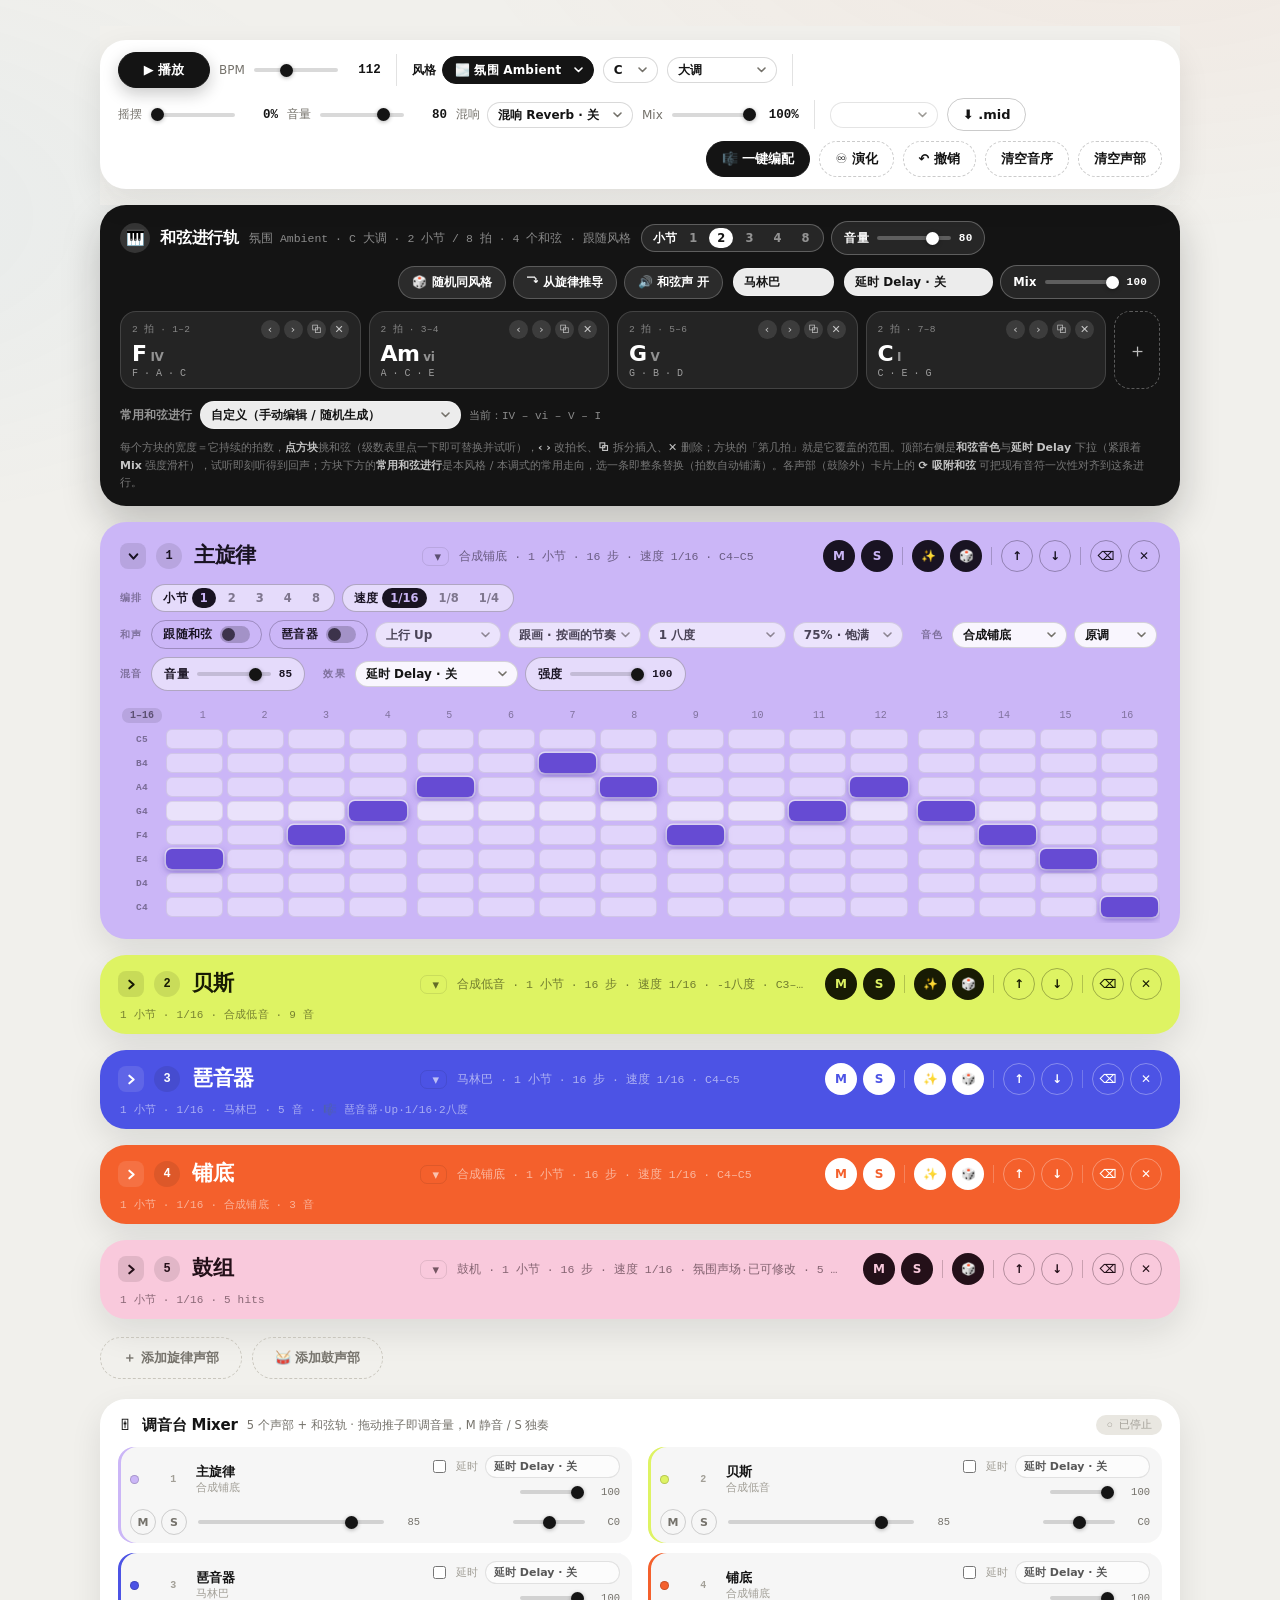
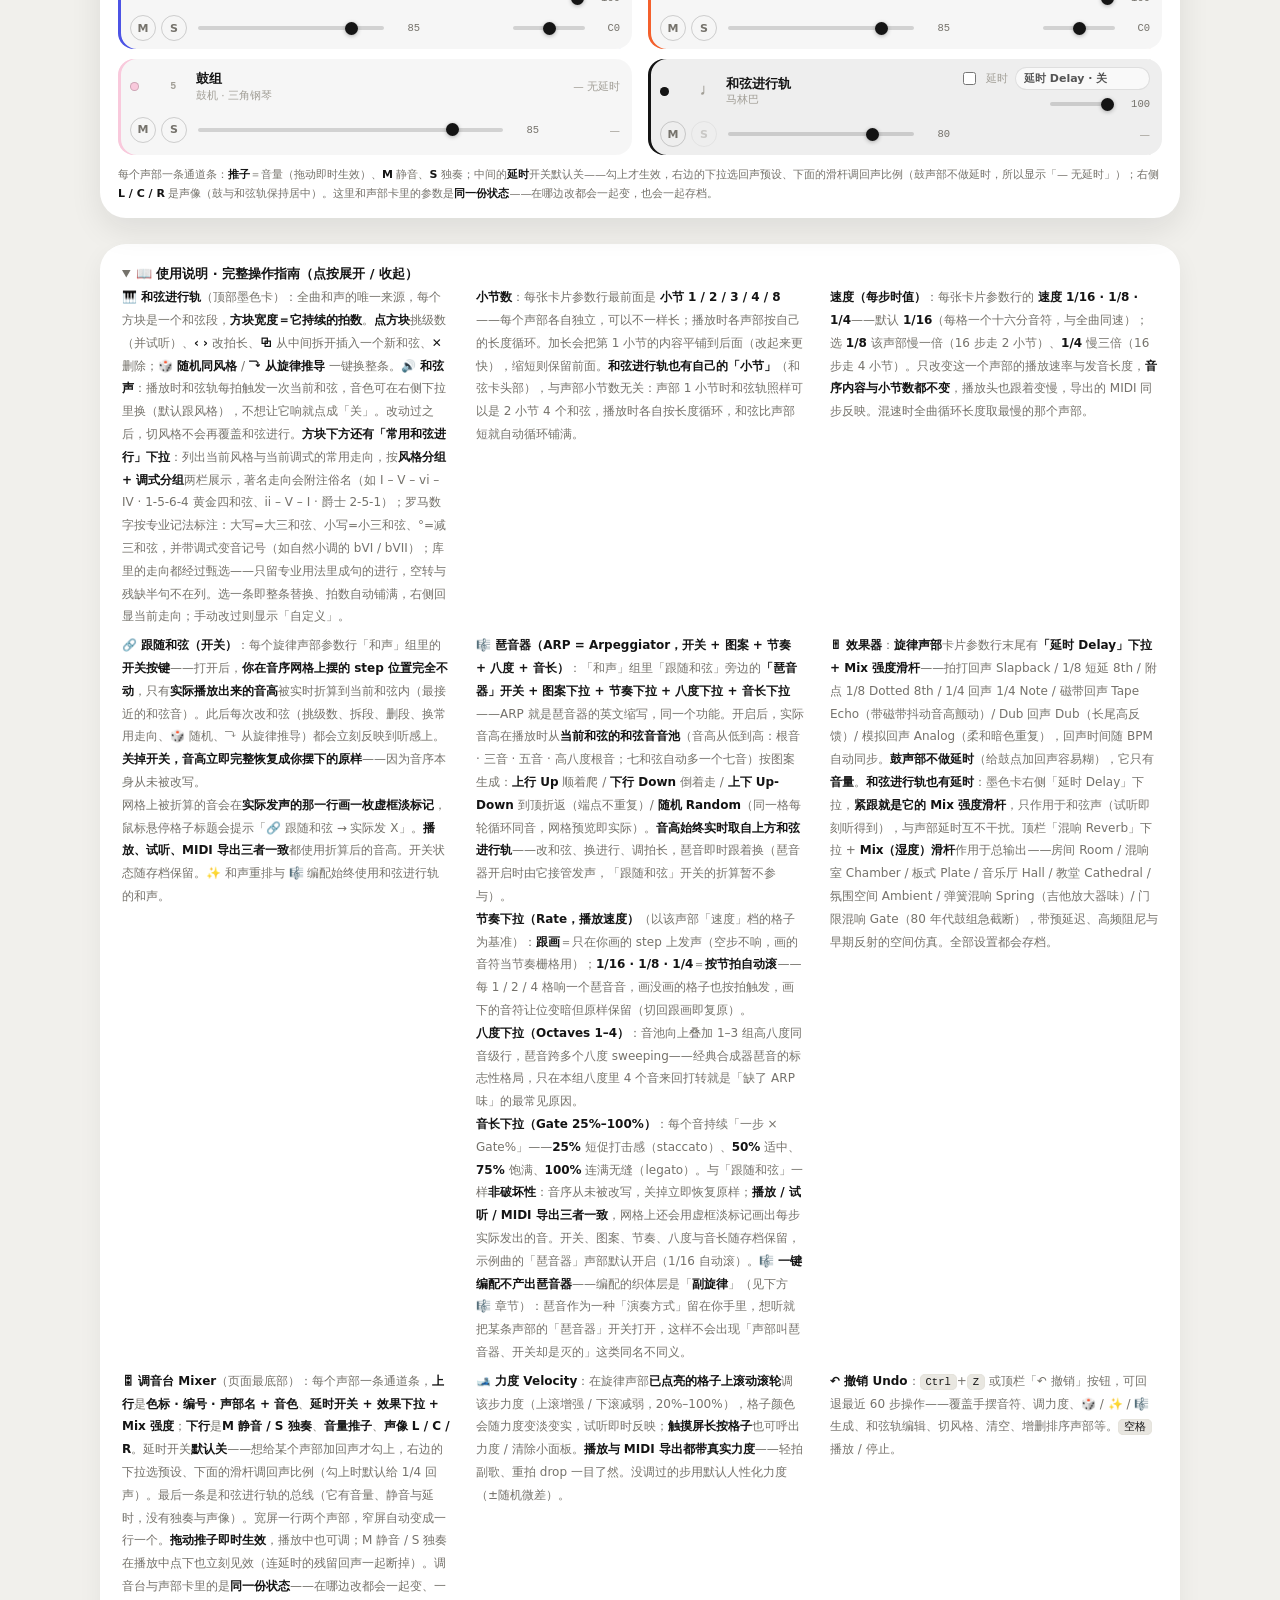
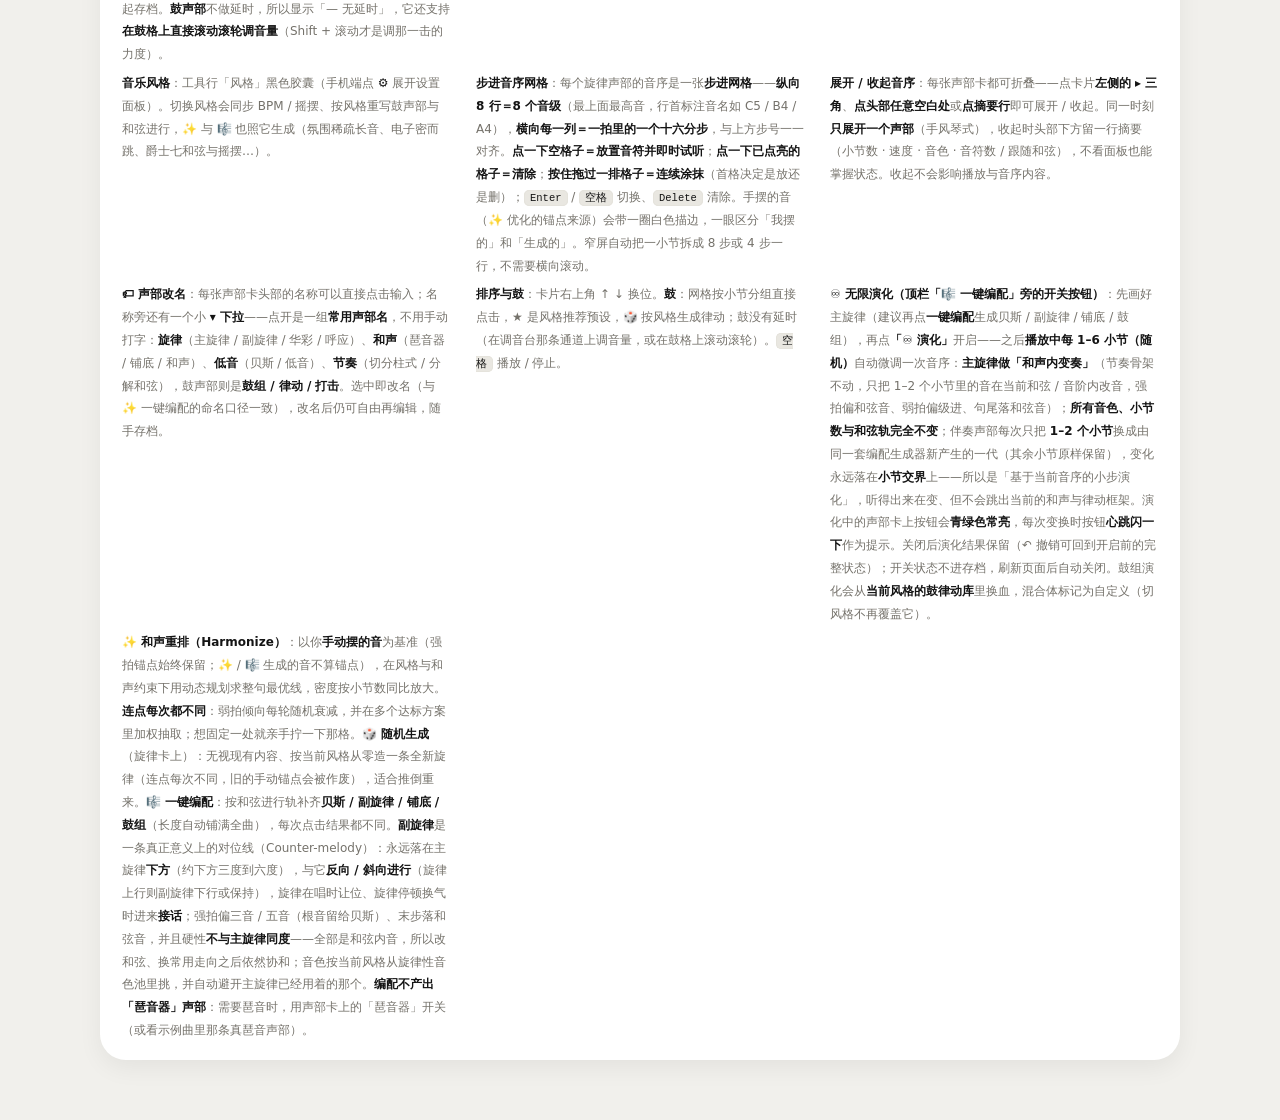
==== commit d6d388bb: "🎼 一键编配不再产出琶音器，改用「副旋律」（对位层） 用户判断：编配产出「琶音器」会与卡片上的 ARP 开关语义纠缠不清。v3 把织体层 换成真正的副旋律（Counter-melody），编配从此不产" ====
--- a/step-sequencer.html
+++ b/step-sequencer.html
@@ -39,8 +39,8 @@
       </div>
       <!-- 全局操作 -->
       <div class="tgroup aux actions">
-        <button id="arrangeBtn" class="btn accent" title="按和弦进行轨补齐贝斯 / 琶音器 / 铺底 / 鼓组；生成的「琶音器」声部会当场开启 ARP（音高随和弦进行轨实时生成，改名实相符）">🎼 一键编配</button>
-        <button id="infBtn" class="btn ghost" title="♾ 无限演化：开启后播放中每 1–6 小节自动微调音序（主旋律做和声内变奏，贝斯 / 琶音器 / 铺底 / 鼓组杂交换段），基于当前音序小步变化、不突兀；音色与和弦轨不变。先点「一键编配」再用。再点一次关闭">♾ 演化</button>
+        <button id="arrangeBtn" class="btn accent" title="按和弦进行轨补齐贝斯 / 副旋律 / 铺底 / 鼓组。副旋律是一条落在主旋律下方、与它反向进行的对位线（旋律唱时让位、停顿处接话），全部在和弦内；不产出琶音器（需要琶音请用声部卡上的「琶音器」开关）">🎼 一键编配</button>
+        <button id="infBtn" class="btn ghost" title="♾ 无限演化：开启后播放中每 1–6 小节自动微调音序（主旋律做和声内变奏，贝斯 / 副旋律 / 铺底 / 鼓组杂交换段），基于当前音序小步变化、不突兀；音色与和弦轨不变。先点「一键编配」再用。再点一次关闭">♾ 演化</button>
         <button id="undoBtn" class="btn ghost" title="撤销上一步操作（Ctrl+Z）">↶ 撤销</button>
         <button id="clearSeqBtn" class="btn ghost" title="清空所有声部的音序（声部、音色、小节数与和弦进行轨保留）">清空音序</button>
         <button id="clearTracksBtn" class="btn ghost" title="删除所有声部，只保留和弦进行轨（自动留一个空声部）">清空声部</button>
@@ -66,7 +66,7 @@
       <div><b>小节数</b>：每张卡片参数行最前面是 <b>小节 1 / 2 / 3 / 4 / 8</b>——每个声部各自独立，可以不一样长；播放时各声部按自己的长度循环。加长会把第 1 小节的内容平铺到后面（改起来更快），缩短则保留前面。<b>和弦进行轨也有自己的「小节」</b>（和弦卡头部），与声部小节数无关：声部 1 小节时和弦轨照样可以是 2 小节 4 个和弦，播放时各自按长度循环，和弦比声部短就自动循环铺满。</div>
       <div><b>速度（每步时值）</b>：每张卡片参数行的 <b>速度 1/16 · 1/8 · 1/4</b>——默认 <b>1/16</b>（每格一个十六分音符，与全曲同速）；选 <b>1/8</b> 该声部慢一倍（16 步走 2 小节）、<b>1/4</b> 慢三倍（16 步走 4 小节）。只改变这一个声部的播放速率与发音长度，<b>音序内容与小节数都不变</b>，播放头也跟着变慢，导出的 MIDI 同步反映。混速时全曲循环长度取最慢的那个声部。</div>
       <div><b>🔗 跟随和弦（开关）</b>：每个旋律声部参数行「和声」组里的<b>开关按键</b>——打开后，<b>你在音序网格上摆的 step 位置完全不动</b>，只有<b>实际播放出来的音高</b>被实时折算到当前和弦内（最接近的和弦音）。此后每次改和弦（挑级数、拆段、删段、换常用走向、🎲 随机、⤵ 从旋律推导）都会立刻反映到听感上。<b>关掉开关，音高立即完整恢复成你摆下的原样</b>——因为音序本身从未被改写。<br>网格上被折算的音会在<b>实际发声的那一行画一枚虚框淡标记</b>，鼠标悬停格子标题会提示「🔗 跟随和弦 → 实际发 X」。<b>播放、试听、MIDI 导出三者一致</b>都使用折算后的音高。开关状态随存档保留。✨ 和声重排与 🎼 编配始终使用和弦进行轨的和声。</div>
-      <div><b>🎼 琶音器（ARP = Arpeggiator，开关 + 图案 + 节奏 + 八度 + 音长）</b>：「和声」组里「跟随和弦」旁边的<b>「琶音器」开关 + 图案下拉 + 节奏下拉 + 八度下拉 + 音长下拉</b>——ARP 就是琶音器的英文缩写，同一个功能。开启后，实际音高在播放时从<b>当前和弦的和弦音音池</b>（音高从低到高：根音 · 三音 · 五音 · 高八度根音；七和弦自动多一个七音）按图案生成：<b>上行 Up</b> 顺着爬 / <b>下行 Down</b> 倒着走 / <b>上下 Up-Down</b> 到顶折返（端点不重复）/ <b>随机 Random</b>（同一格每轮循环同音，网格预览即实际）。<b>音高始终实时取自上方和弦进行轨</b>——改和弦、换进行、调拍长，琶音即时跟着换（琶音器开启时由它接管发声，「跟随和弦」开关的折算暂不参与）。<br><b>节奏下拉（Rate，播放速度）</b>（以该声部「速度」档的格子为基准）：<b>跟画</b>＝只在你画的 step 上发声（空步不响，画的音符当节奏栅格用）；<b>1/16 · 1/8 · 1/4</b>＝<b>按节拍自动滚</b>——每 1 / 2 / 4 格响一个琶音音，画没画的格子也按拍触发，画下的音符让位变暗但原样保留（切回跟画即复原）。<br><b>八度下拉（Octaves 1–4）</b>：音池向上叠加 1–3 组高八度同音级行，琶音跨多个八度 sweeping——经典合成器琶音的标志性格局，只在本组八度里 4 个音来回打转就是「缺了 ARP 味」的最常见原因。<br><b>音长下拉（Gate 25%–100%）</b>：每个音持续「一步 × Gate%」——<b>25%</b> 短促打击感（staccato）、<b>50%</b> 适中、<b>75%</b> 饱满、<b>100%</b> 连满无缝（legato）。与「跟随和弦」一样<b>非破坏性</b>：音序从未被改写，关掉立即恢复原样；<b>播放 / 试听 / MIDI 导出三者一致</b>，网格上还会用虚框淡标记画出每步实际发出的音。开关、图案、节奏、八度与音长随存档保留，示例曲的「琶音器」声部默认开启（1/16 自动滚）。<b>🎼 一键编配生成的「琶音器」声部也会当场开启 ARP</b>——图案按当前风格挑（氛围 / 国风偏上下、电子偏上行、摇滚偶用下行）、节奏为「跟画」、跨 2 个八度：编排负责呼吸与留白（在哪些格子发声），音高由琶音器实时从和弦生成，所以之后改和弦、换常用走向都会立刻跟上且必然协和；关掉 ARP 就回到编排写好的那条织体线（非破坏性）。</div>
+      <div><b>🎼 琶音器（ARP = Arpeggiator，开关 + 图案 + 节奏 + 八度 + 音长）</b>：「和声」组里「跟随和弦」旁边的<b>「琶音器」开关 + 图案下拉 + 节奏下拉 + 八度下拉 + 音长下拉</b>——ARP 就是琶音器的英文缩写，同一个功能。开启后，实际音高在播放时从<b>当前和弦的和弦音音池</b>（音高从低到高：根音 · 三音 · 五音 · 高八度根音；七和弦自动多一个七音）按图案生成：<b>上行 Up</b> 顺着爬 / <b>下行 Down</b> 倒着走 / <b>上下 Up-Down</b> 到顶折返（端点不重复）/ <b>随机 Random</b>（同一格每轮循环同音，网格预览即实际）。<b>音高始终实时取自上方和弦进行轨</b>——改和弦、换进行、调拍长，琶音即时跟着换（琶音器开启时由它接管发声，「跟随和弦」开关的折算暂不参与）。<br><b>节奏下拉（Rate，播放速度）</b>（以该声部「速度」档的格子为基准）：<b>跟画</b>＝只在你画的 step 上发声（空步不响，画的音符当节奏栅格用）；<b>1/16 · 1/8 · 1/4</b>＝<b>按节拍自动滚</b>——每 1 / 2 / 4 格响一个琶音音，画没画的格子也按拍触发，画下的音符让位变暗但原样保留（切回跟画即复原）。<br><b>八度下拉（Octaves 1–4）</b>：音池向上叠加 1–3 组高八度同音级行，琶音跨多个八度 sweeping——经典合成器琶音的标志性格局，只在本组八度里 4 个音来回打转就是「缺了 ARP 味」的最常见原因。<br><b>音长下拉（Gate 25%–100%）</b>：每个音持续「一步 × Gate%」——<b>25%</b> 短促打击感（staccato）、<b>50%</b> 适中、<b>75%</b> 饱满、<b>100%</b> 连满无缝（legato）。与「跟随和弦」一样<b>非破坏性</b>：音序从未被改写，关掉立即恢复原样；<b>播放 / 试听 / MIDI 导出三者一致</b>，网格上还会用虚框淡标记画出每步实际发出的音。开关、图案、节奏、八度与音长随存档保留，示例曲的「琶音器」声部默认开启（1/16 自动滚）。<b>🎼 一键编配不产出琶音器</b>——编配的织体层是「<b>副旋律</b>」（见下方 🎼 章节）：琶音作为一种「演奏方式」留在你手里，想听就把某条声部的「琶音器」开关打开，这样不会出现「声部叫琶音器、开关却是灭的」这类同名不同义。</div>
       <div><b>🎚 效果器</b>：<b>旋律声部</b>卡片参数行末尾有<b>「延时 Delay」下拉 + Mix 强度滑杆</b>——拍打回声 Slapback / 1/8 短延 8th / 附点 1/8 Dotted 8th / 1/4 回声 1/4 Note / 磁带回声 Tape Echo（带磁带抖动音高颤动）/ Dub 回声 Dub（长尾高反馈）/ 模拟回声 Analog（柔和暗色重复），回声时间随 BPM 自动同步。<b>鼓声部不做延时</b>（给鼓点加回声容易糊），它只有<b>音量</b>。<b>和弦进行轨也有延时</b>：墨色卡右侧「延时 Delay」下拉，<b>紧跟就是它的 Mix 强度滑杆</b>，只作用于和弦声（试听即刻听得到），与声部延时互不干扰。顶栏「混响 Reverb」下拉 + <b>Mix（湿度）滑杆</b>作用于总输出——房间 Room / 混响室 Chamber / 板式 Plate / 音乐厅 Hall / 教堂 Cathedral / 氛围空间 Ambient / 弹簧混响 Spring（吉他放大器味）/ 门限混响 Gate（80 年代鼓组急截断），带预延迟、高频阻尼与早期反射的空间仿真。全部设置都会存档。</div>
       <div><b>🎛 调音台 Mixer</b>（页面最底部）：每个声部一条通道条，<b>上行</b>是<b>色标 · 编号 · 声部名 + 音色</b>、<b>延时开关 + 效果下拉 + Mix 强度</b>；<b>下行</b>是<b>M 静音 / S 独奏</b>、<b>音量推子</b>、<b>声像 L / C / R</b>。延时开关<b>默认关</b>——想给某个声部加回声才勾上，右边的下拉选预设、下面的滑杆调回声比例（勾上时默认给 1/4 回声）。最后一条是和弦进行轨的总线（它有音量、静音与延时，没有独奏与声像）。宽屏一行两个声部，窄屏自动变成一行一个。<b>拖动推子即时生效</b>，播放中也可调；M 静音 / S 独奏在播放中点下也立刻见效（连延时的残留回声一起断掉）。调音台与声部卡里的是<b>同一份状态</b>——在哪边改都会一起变、一起存档。<b>鼓声部</b>不做延时，所以显示「— 无延时」，它还支持<b>在鼓格上直接滚动滚轮调音量</b>（Shift + 滚动才是调那一击的力度）。</div>
       <div><b>🎿 力度 Velocity</b>：在旋律声部<b>已点亮的格子上滚动滚轮</b>调该步力度（上滚增强 / 下滚减弱，20%–100%），格子颜色会随力度变淡变实，试听即时反映；<b>触摸屏长按格子</b>也可呼出力度 / 清除小面板。<b>播放与 MIDI 导出都带真实力度</b>——轻拍副歌、重拍 drop 一目了然。没调过的步用默认人性化力度（±随机微差）。</div>
@@ -76,8 +76,8 @@
       <div><b>展开 / 收起音序</b>：每张声部卡都可折叠——点卡片<b>左侧的 ▸ 三角</b>、<b>点头部任意空白处</b>或<b>点摘要行</b>即可展开 / 收起。同一时刻<b>只展开一个声部</b>（手风琴式），收起时头部下方留一行摘要（小节数 · 速度 · 音色 · 音符数 / 跟随和弦），不看面板也能掌握状态。收起不会影响播放与音序内容。</div>
       <div><b>🏷 声部改名</b>：每张声部卡头部的名称可以直接点击输入；名称旁还有一个小 <b>▾ 下拉</b>——点开是一组<b>常用声部名</b>，不用手动打字：<b>旋律</b>（主旋律 / 副旋律 / 华彩 / 呼应）、<b>和声</b>（琶音器 / 铺底 / 和声）、<b>低音</b>（贝斯 / 低音）、<b>节奏</b>（切分柱式 / 分解和弦），鼓声部则是<b>鼓组 / 律动 / 打击</b>。选中即改名（与 ✨ 一键编配的命名口径一致），改名后仍可自由再编辑，随手存档。</div>
       <div><b>排序与鼓</b>：卡片右上角 ↑ ↓ 换位。<b>鼓</b>：网格按小节分组直接点击，★ 是风格推荐预设，🎲 按风格生成律动；鼓没有延时（在调音台那条通道上调音量，或在鼓格上滚动滚轮）。<kbd>空格</kbd> 播放 / 停止。</div>
-      <div><b>♾ 无限演化（顶栏「🎼 一键编配」旁的开关按钮）</b>：先画好主旋律（建议再点<b>一键编配</b>生成贝斯 / 琶音器 / 铺底 / 鼓组），再点<b>「♾ 演化」</b>开启——之后<b>播放中每 1–6 小节（随机）</b>自动微调一次音序：<b>主旋律做「和声内变奏」</b>（节奏骨架不动，只把 1–2 个小节里的音在当前和弦 / 音阶内改音，强拍偏和弦音、弱拍偏级进、句尾落和弦音）；<b>所有音色、小节数与和弦轨完全不变</b>；伴奏声部每次只把 <b>1–2 个小节</b>换成由同一套编配生成器新产生的一代（其余小节原样保留），变化永远落在<b>小节交界</b>上——所以是「基于当前音序的小步演化」，听得出来在变、但不会跳出当前的和声与律动框架。演化中的声部卡上按钮会<b>青绿色常亮</b>，每次变换时按钮<b>心跳闪一下</b>作为提示。关闭后演化结果保留（↶ 撤销可回到开启前的完整状态）；开关状态不进存档，刷新页面后自动关闭。鼓组演化会从<b>当前风格的鼓律动库</b>里换血，混合体标记为自定义（切风格不再覆盖它）。</div>
-      <div><b>✨ 和声重排（Harmonize）</b>：以你<b>手动摆的音</b>为基准（强拍锚点始终保留；✨ / 🎼 生成的音不算锚点），在风格与和声约束下用动态规划求整句最优线，密度按小节数同比放大。<b>连点每次都不同</b>：弱拍倾向每轮随机衰减，并在多个达标方案里加权抽取；想固定一处就亲手拧一下那格。<b>🎲 随机生成</b>（旋律卡上）：无视现有内容、按当前风格从零造一条全新旋律（连点每次不同，旧的手动锚点会被作废），适合推倒重来。<b>🎼 一键编配</b>：按和弦进行轨补齐贝斯 / 琶音器 / 铺底 / 鼓组（长度自动铺满全曲），每次点击结果都不同。生成的<b>「琶音器」声部会当场开启 ARP</b>（音高随和弦实时生成，图案按风格挑），贝斯与铺底仍是写死音高的织体线。</div>
+      <div><b>♾ 无限演化（顶栏「🎼 一键编配」旁的开关按钮）</b>：先画好主旋律（建议再点<b>一键编配</b>生成贝斯 / 副旋律 / 铺底 / 鼓组），再点<b>「♾ 演化」</b>开启——之后<b>播放中每 1–6 小节（随机）</b>自动微调一次音序：<b>主旋律做「和声内变奏」</b>（节奏骨架不动，只把 1–2 个小节里的音在当前和弦 / 音阶内改音，强拍偏和弦音、弱拍偏级进、句尾落和弦音）；<b>所有音色、小节数与和弦轨完全不变</b>；伴奏声部每次只把 <b>1–2 个小节</b>换成由同一套编配生成器新产生的一代（其余小节原样保留），变化永远落在<b>小节交界</b>上——所以是「基于当前音序的小步演化」，听得出来在变、但不会跳出当前的和声与律动框架。演化中的声部卡上按钮会<b>青绿色常亮</b>，每次变换时按钮<b>心跳闪一下</b>作为提示。关闭后演化结果保留（↶ 撤销可回到开启前的完整状态）；开关状态不进存档，刷新页面后自动关闭。鼓组演化会从<b>当前风格的鼓律动库</b>里换血，混合体标记为自定义（切风格不再覆盖它）。</div>
+      <div><b>✨ 和声重排（Harmonize）</b>：以你<b>手动摆的音</b>为基准（强拍锚点始终保留；✨ / 🎼 生成的音不算锚点），在风格与和声约束下用动态规划求整句最优线，密度按小节数同比放大。<b>连点每次都不同</b>：弱拍倾向每轮随机衰减，并在多个达标方案里加权抽取；想固定一处就亲手拧一下那格。<b>🎲 随机生成</b>（旋律卡上）：无视现有内容、按当前风格从零造一条全新旋律（连点每次不同，旧的手动锚点会被作废），适合推倒重来。<b>🎼 一键编配</b>：按和弦进行轨补齐<b>贝斯 / 副旋律 / 铺底 / 鼓组</b>（长度自动铺满全曲），每次点击结果都不同。<b>副旋律</b>是一条真正意义上的对位线（Counter-melody）：永远落在主旋律<b>下方</b>（约下方三度到六度），与它<b>反向 / 斜向进行</b>（旋律上行则副旋律下行或保持），旋律在唱时让位、旋律停顿换气时进来<b>接话</b>；强拍偏三音 / 五音（根音留给贝斯）、末步落和弦音，并且硬性<b>不与主旋律同度</b>——全部是和弦内音，所以改和弦、换常用走向之后依然协和；音色按当前风格从旋律性音色池里挑，并自动避开主旋律已经用着的那个。<b>编配不产出「琶音器」声部</b>：需要琶音时，用声部卡上的「琶音器」开关（或看示例曲里那条真琶音声部）。</div>
     </div>
     </details>
   </footer>
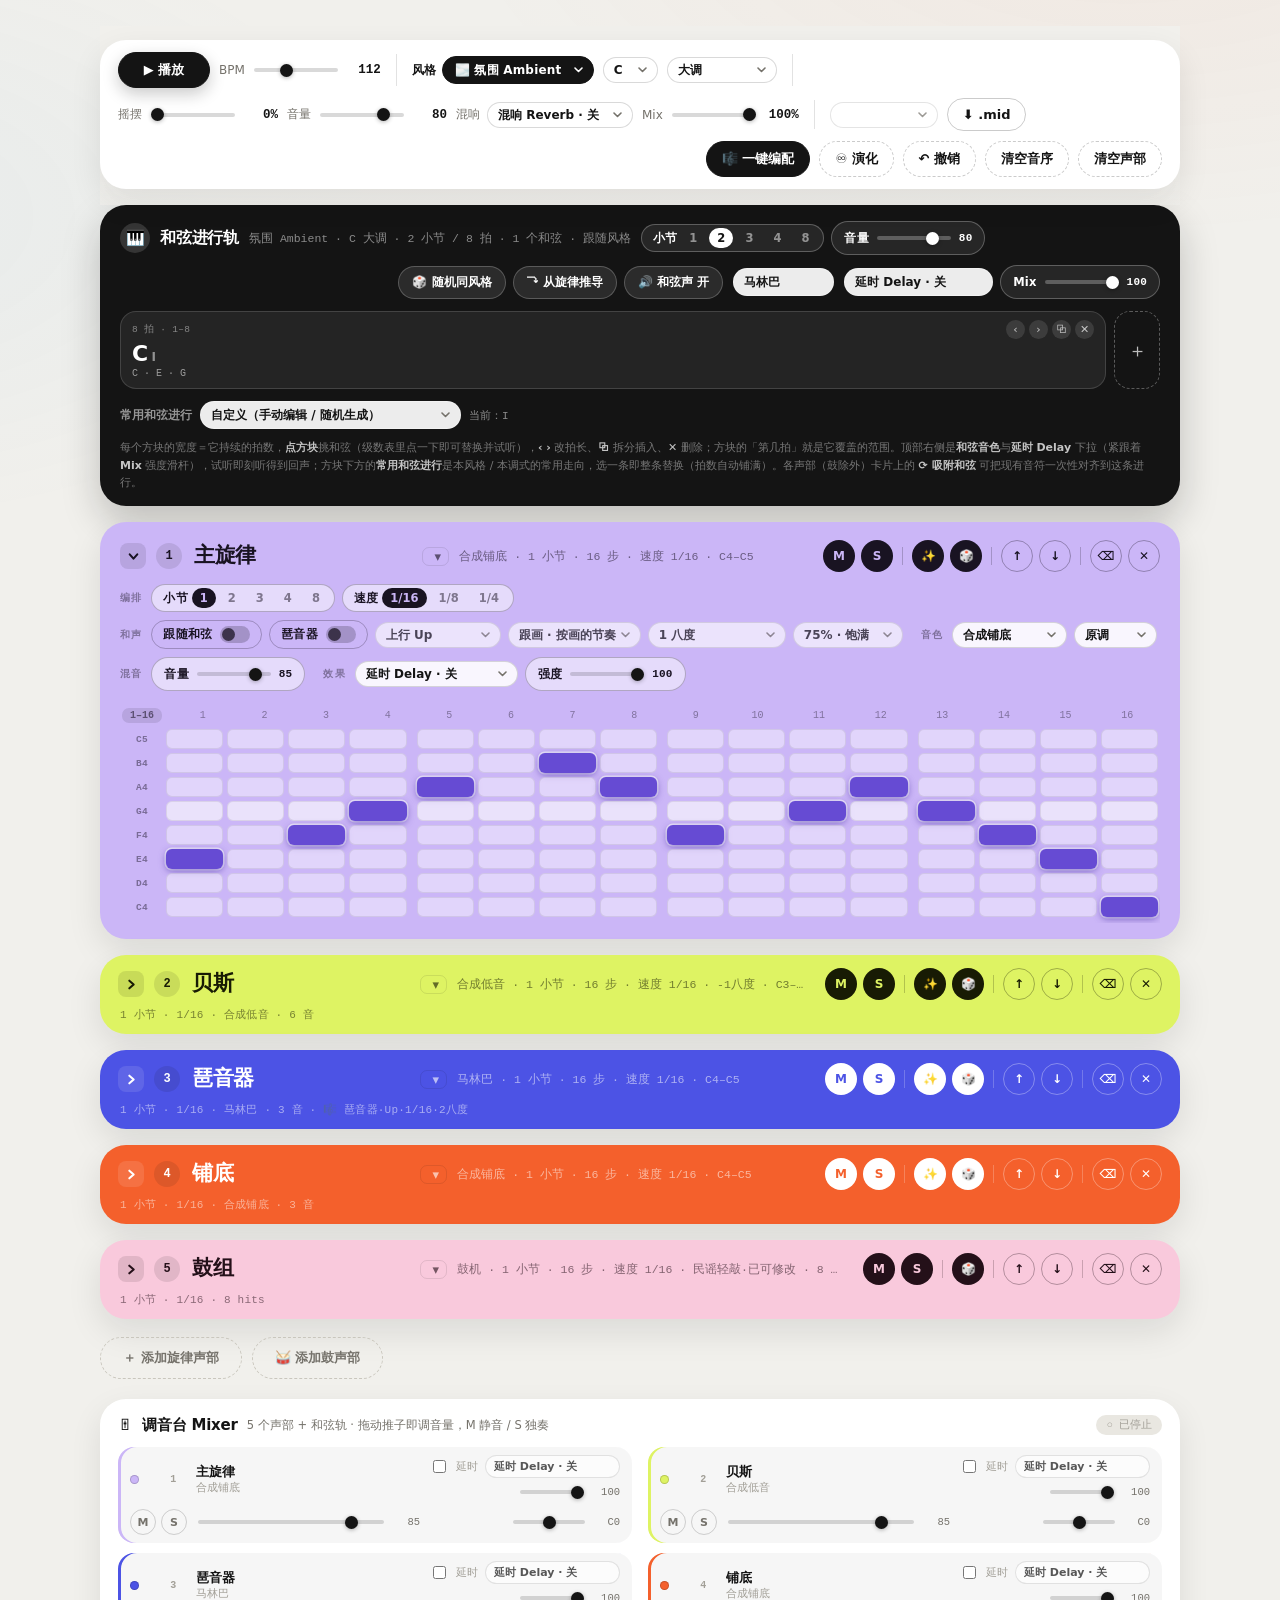
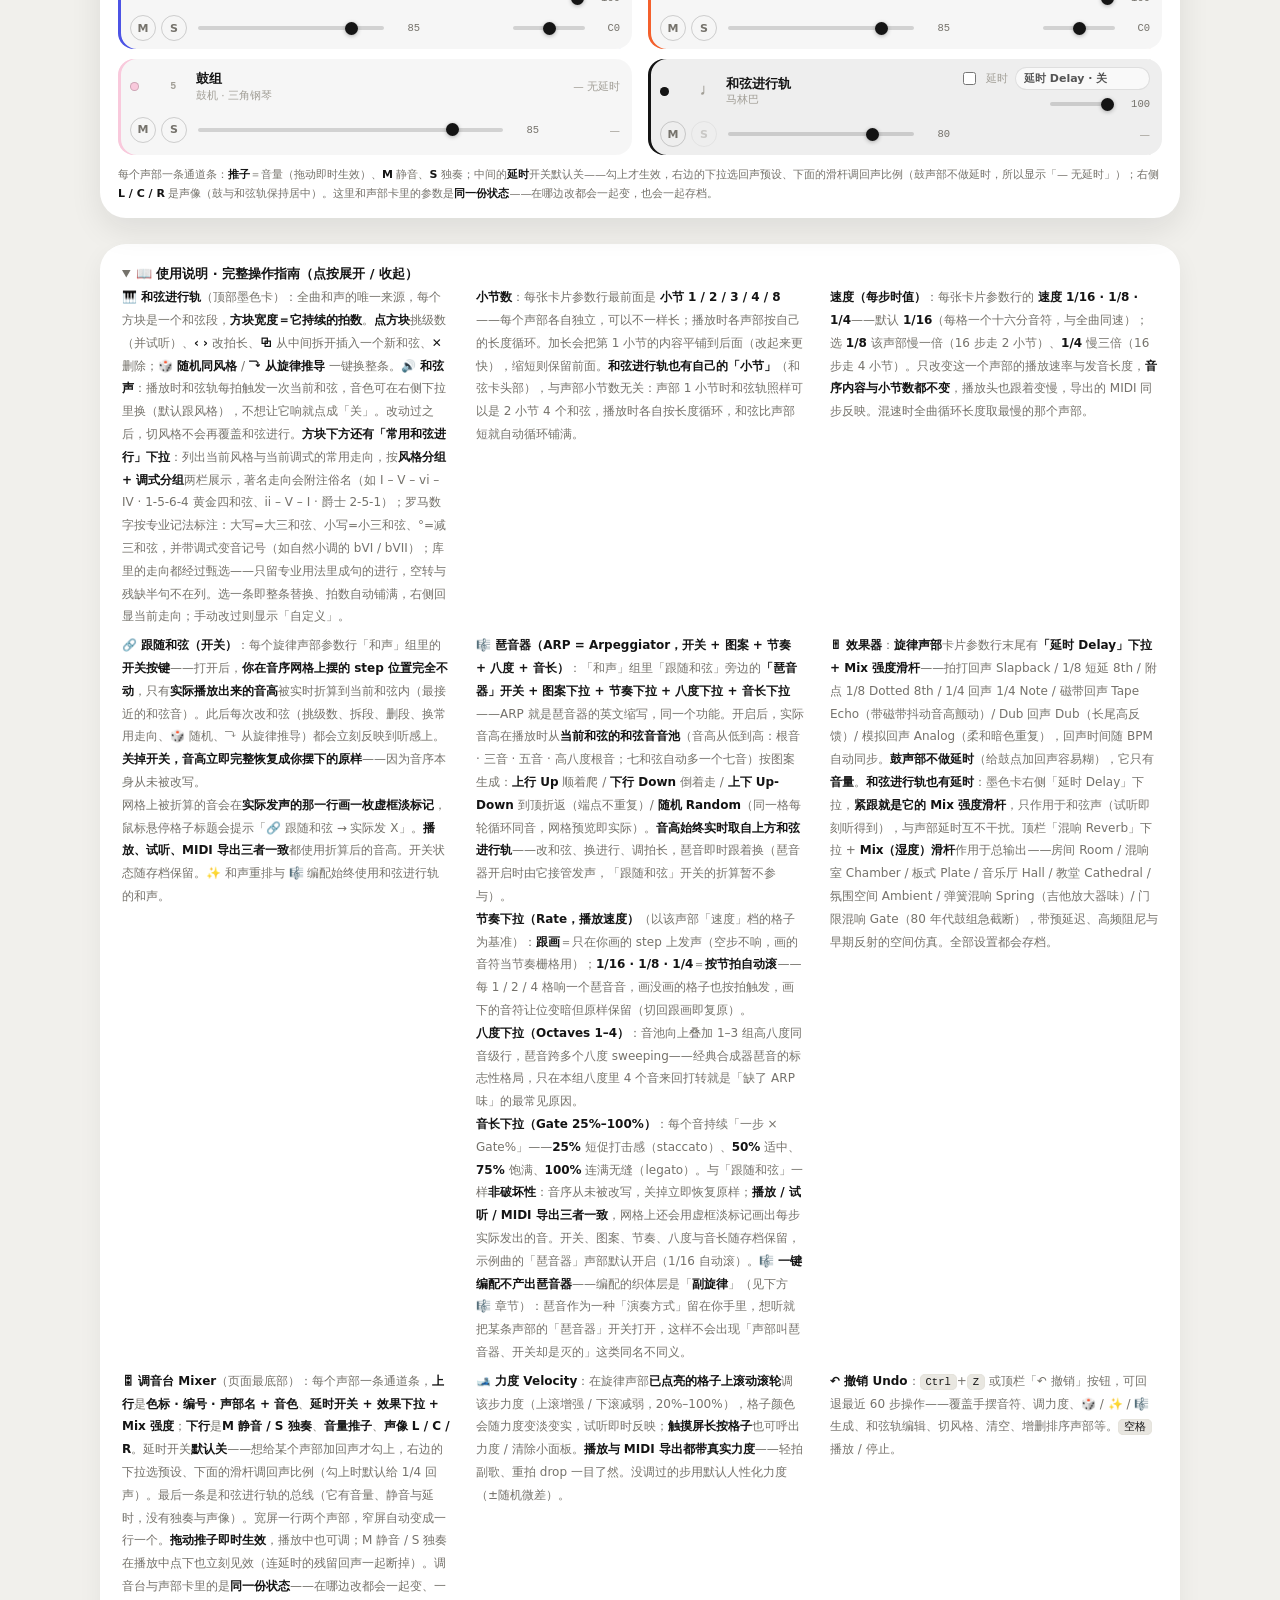
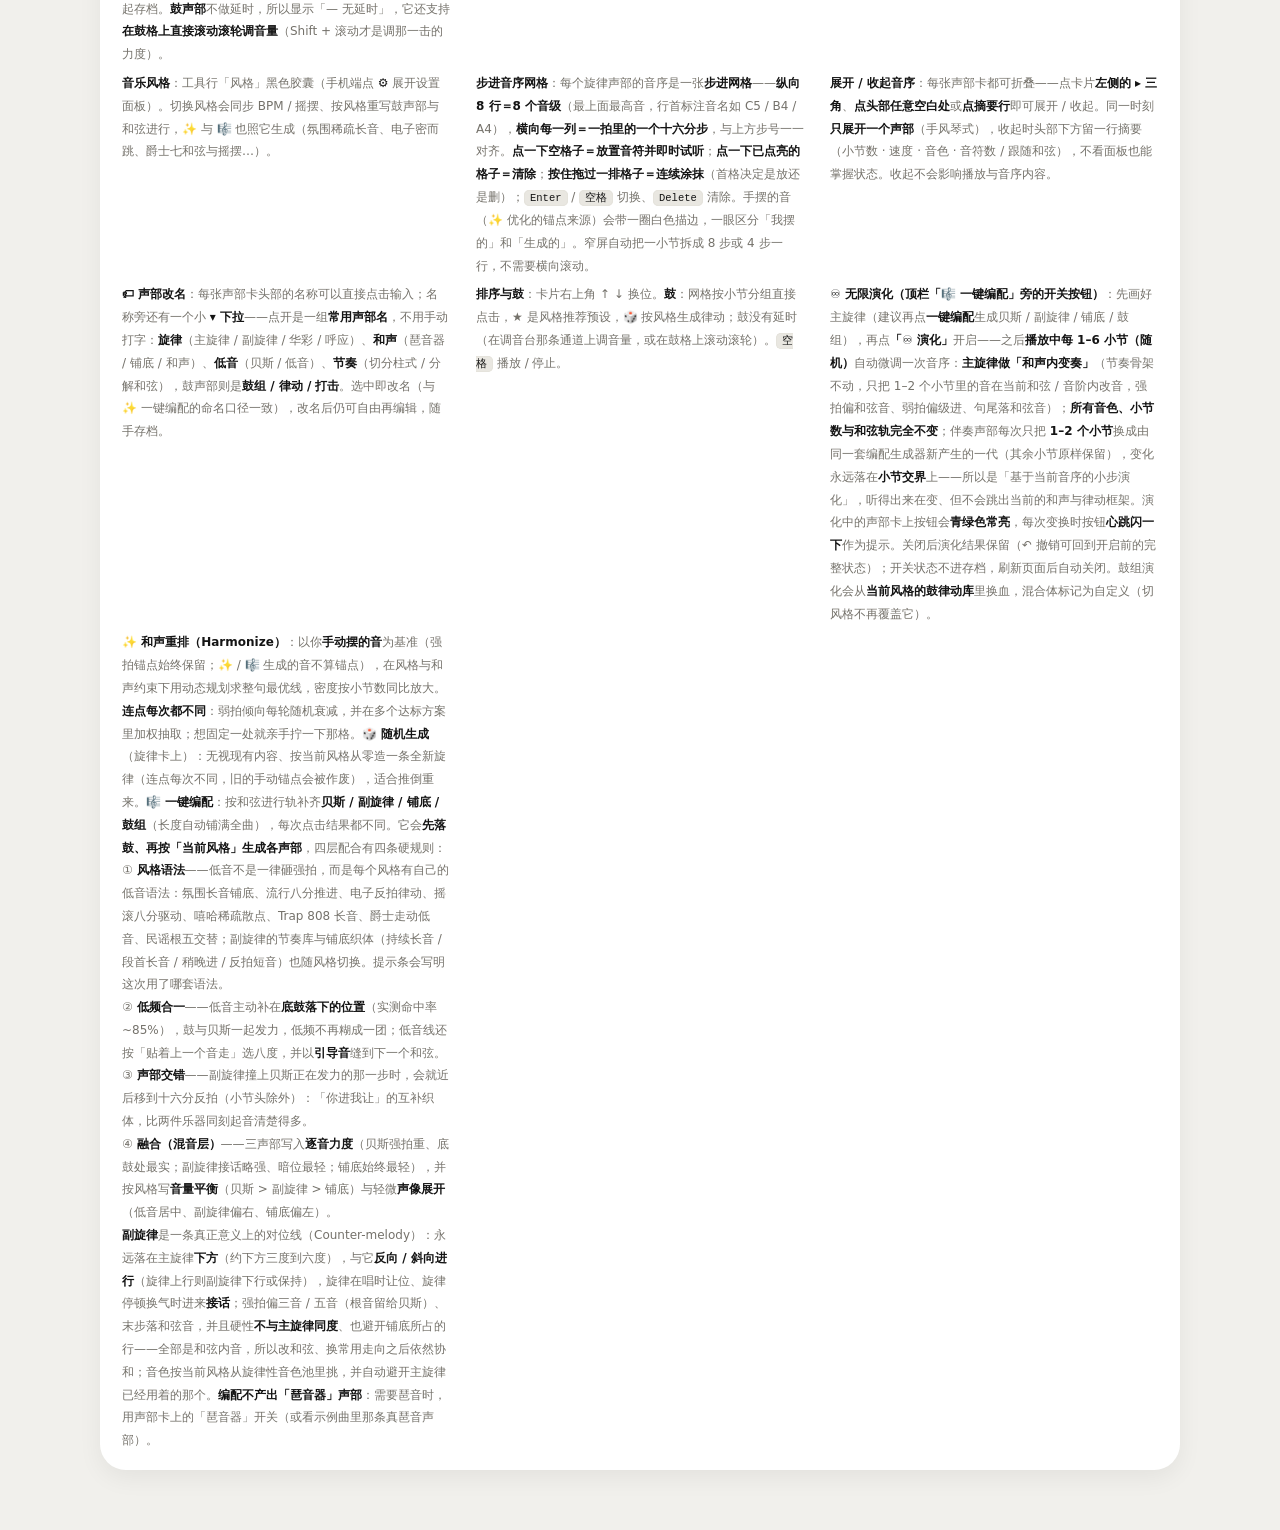
==== commit febe30be: "🎼 一键编配 v4：风格语法 + 低频合一 + 声部交错 + 混音分层 三个目标（更专业 / 更贴风格 / 更融合）都落到可检验的规则上：  【更贴风格】每风格一套声部语法（此前 9 风格共用副旋律节" ====
--- a/step-sequencer.html
+++ b/step-sequencer.html
@@ -39,7 +39,7 @@
       </div>
       <!-- 全局操作 -->
       <div class="tgroup aux actions">
-        <button id="arrangeBtn" class="btn accent" title="按和弦进行轨补齐贝斯 / 副旋律 / 铺底 / 鼓组。副旋律是一条落在主旋律下方、与它反向进行的对位线（旋律唱时让位、停顿处接话），全部在和弦内；不产出琶音器（需要琶音请用声部卡上的「琶音器」开关）">🎼 一键编配</button>
+        <button id="arrangeBtn" class="btn accent" title="按当前风格编排：先落鼓 → 再生成贝斯 / 副旋律 / 铺底（底鼓对齐、声部交错、逐音力度与音量分层）。副旋律是落在主旋律下方、与它反向进行的对位线；不产出琶音器（需要琶音请用声部卡上的「琶音器」开关）">🎼 一键编配</button>
         <button id="infBtn" class="btn ghost" title="♾ 无限演化：开启后播放中每 1–6 小节自动微调音序（主旋律做和声内变奏，贝斯 / 副旋律 / 铺底 / 鼓组杂交换段），基于当前音序小步变化、不突兀；音色与和弦轨不变。先点「一键编配」再用。再点一次关闭">♾ 演化</button>
         <button id="undoBtn" class="btn ghost" title="撤销上一步操作（Ctrl+Z）">↶ 撤销</button>
         <button id="clearSeqBtn" class="btn ghost" title="清空所有声部的音序（声部、音色、小节数与和弦进行轨保留）">清空音序</button>
@@ -77,7 +77,12 @@
       <div><b>🏷 声部改名</b>：每张声部卡头部的名称可以直接点击输入；名称旁还有一个小 <b>▾ 下拉</b>——点开是一组<b>常用声部名</b>，不用手动打字：<b>旋律</b>（主旋律 / 副旋律 / 华彩 / 呼应）、<b>和声</b>（琶音器 / 铺底 / 和声）、<b>低音</b>（贝斯 / 低音）、<b>节奏</b>（切分柱式 / 分解和弦），鼓声部则是<b>鼓组 / 律动 / 打击</b>。选中即改名（与 ✨ 一键编配的命名口径一致），改名后仍可自由再编辑，随手存档。</div>
       <div><b>排序与鼓</b>：卡片右上角 ↑ ↓ 换位。<b>鼓</b>：网格按小节分组直接点击，★ 是风格推荐预设，🎲 按风格生成律动；鼓没有延时（在调音台那条通道上调音量，或在鼓格上滚动滚轮）。<kbd>空格</kbd> 播放 / 停止。</div>
       <div><b>♾ 无限演化（顶栏「🎼 一键编配」旁的开关按钮）</b>：先画好主旋律（建议再点<b>一键编配</b>生成贝斯 / 副旋律 / 铺底 / 鼓组），再点<b>「♾ 演化」</b>开启——之后<b>播放中每 1–6 小节（随机）</b>自动微调一次音序：<b>主旋律做「和声内变奏」</b>（节奏骨架不动，只把 1–2 个小节里的音在当前和弦 / 音阶内改音，强拍偏和弦音、弱拍偏级进、句尾落和弦音）；<b>所有音色、小节数与和弦轨完全不变</b>；伴奏声部每次只把 <b>1–2 个小节</b>换成由同一套编配生成器新产生的一代（其余小节原样保留），变化永远落在<b>小节交界</b>上——所以是「基于当前音序的小步演化」，听得出来在变、但不会跳出当前的和声与律动框架。演化中的声部卡上按钮会<b>青绿色常亮</b>，每次变换时按钮<b>心跳闪一下</b>作为提示。关闭后演化结果保留（↶ 撤销可回到开启前的完整状态）；开关状态不进存档，刷新页面后自动关闭。鼓组演化会从<b>当前风格的鼓律动库</b>里换血，混合体标记为自定义（切风格不再覆盖它）。</div>
-      <div><b>✨ 和声重排（Harmonize）</b>：以你<b>手动摆的音</b>为基准（强拍锚点始终保留；✨ / 🎼 生成的音不算锚点），在风格与和声约束下用动态规划求整句最优线，密度按小节数同比放大。<b>连点每次都不同</b>：弱拍倾向每轮随机衰减，并在多个达标方案里加权抽取；想固定一处就亲手拧一下那格。<b>🎲 随机生成</b>（旋律卡上）：无视现有内容、按当前风格从零造一条全新旋律（连点每次不同，旧的手动锚点会被作废），适合推倒重来。<b>🎼 一键编配</b>：按和弦进行轨补齐<b>贝斯 / 副旋律 / 铺底 / 鼓组</b>（长度自动铺满全曲），每次点击结果都不同。<b>副旋律</b>是一条真正意义上的对位线（Counter-melody）：永远落在主旋律<b>下方</b>（约下方三度到六度），与它<b>反向 / 斜向进行</b>（旋律上行则副旋律下行或保持），旋律在唱时让位、旋律停顿换气时进来<b>接话</b>；强拍偏三音 / 五音（根音留给贝斯）、末步落和弦音，并且硬性<b>不与主旋律同度</b>——全部是和弦内音，所以改和弦、换常用走向之后依然协和；音色按当前风格从旋律性音色池里挑，并自动避开主旋律已经用着的那个。<b>编配不产出「琶音器」声部</b>：需要琶音时，用声部卡上的「琶音器」开关（或看示例曲里那条真琶音声部）。</div>
+      <div><b>✨ 和声重排（Harmonize）</b>：以你<b>手动摆的音</b>为基准（强拍锚点始终保留；✨ / 🎼 生成的音不算锚点），在风格与和声约束下用动态规划求整句最优线，密度按小节数同比放大。<b>连点每次都不同</b>：弱拍倾向每轮随机衰减，并在多个达标方案里加权抽取；想固定一处就亲手拧一下那格。<b>🎲 随机生成</b>（旋律卡上）：无视现有内容、按当前风格从零造一条全新旋律（连点每次不同，旧的手动锚点会被作废），适合推倒重来。<b>🎼 一键编配</b>：按和弦进行轨补齐<b>贝斯 / 副旋律 / 铺底 / 鼓组</b>（长度自动铺满全曲），每次点击结果都不同。它会<b>先落鼓、再按「当前风格」生成各声部</b>，四层配合有四条硬规则：<br>
+      ① <b>风格语法</b>——低音不是一律砸强拍，而是每个风格有自己的低音语法：氛围长音铺底、流行八分推进、电子反拍律动、摇滚八分驱动、嘻哈稀疏散点、Trap 808 长音、爵士走动低音、民谣根五交替；副旋律的节奏库与铺底织体（持续长音 / 段首长音 / 稍晚进 / 反拍短音）也随风格切换。提示条会写明这次用了哪套语法。<br>
+      ② <b>低频合一</b>——低音主动补在<b>底鼓落下的位置</b>（实测命中率 ~85%），鼓与贝斯一起发力，低频不再糊成一团；低音线还按「贴着上一个音走」选八度，并以<b>引导音</b>缝到下一个和弦。<br>
+      ③ <b>声部交错</b>——副旋律撞上贝斯正在发力的那一步时，会就近后移到十六分反拍（小节头除外）：「你进我让」的互补织体，比两件乐器同刻起音清楚得多。<br>
+      ④ <b>融合（混音层）</b>——三声部写入<b>逐音力度</b>（贝斯强拍重、底鼓处最实；副旋律接话略强、暗位最轻；铺底始终最轻），并按风格写<b>音量平衡</b>（贝斯 &gt; 副旋律 &gt; 铺底）与轻微<b>声像展开</b>（低音居中、副旋律偏右、铺底偏左）。<br>
+      <b>副旋律</b>是一条真正意义上的对位线（Counter-melody）：永远落在主旋律<b>下方</b>（约下方三度到六度），与它<b>反向 / 斜向进行</b>（旋律上行则副旋律下行或保持），旋律在唱时让位、旋律停顿换气时进来<b>接话</b>；强拍偏三音 / 五音（根音留给贝斯）、末步落和弦音，并且硬性<b>不与主旋律同度</b>、也避开铺底所占的行——全部是和弦内音，所以改和弦、换常用走向之后依然协和；音色按当前风格从旋律性音色池里挑，并自动避开主旋律已经用着的那个。<b>编配不产出「琶音器」声部</b>：需要琶音时，用声部卡上的「琶音器」开关（或看示例曲里那条真琶音声部）。</div>
     </div>
     </details>
   </footer>
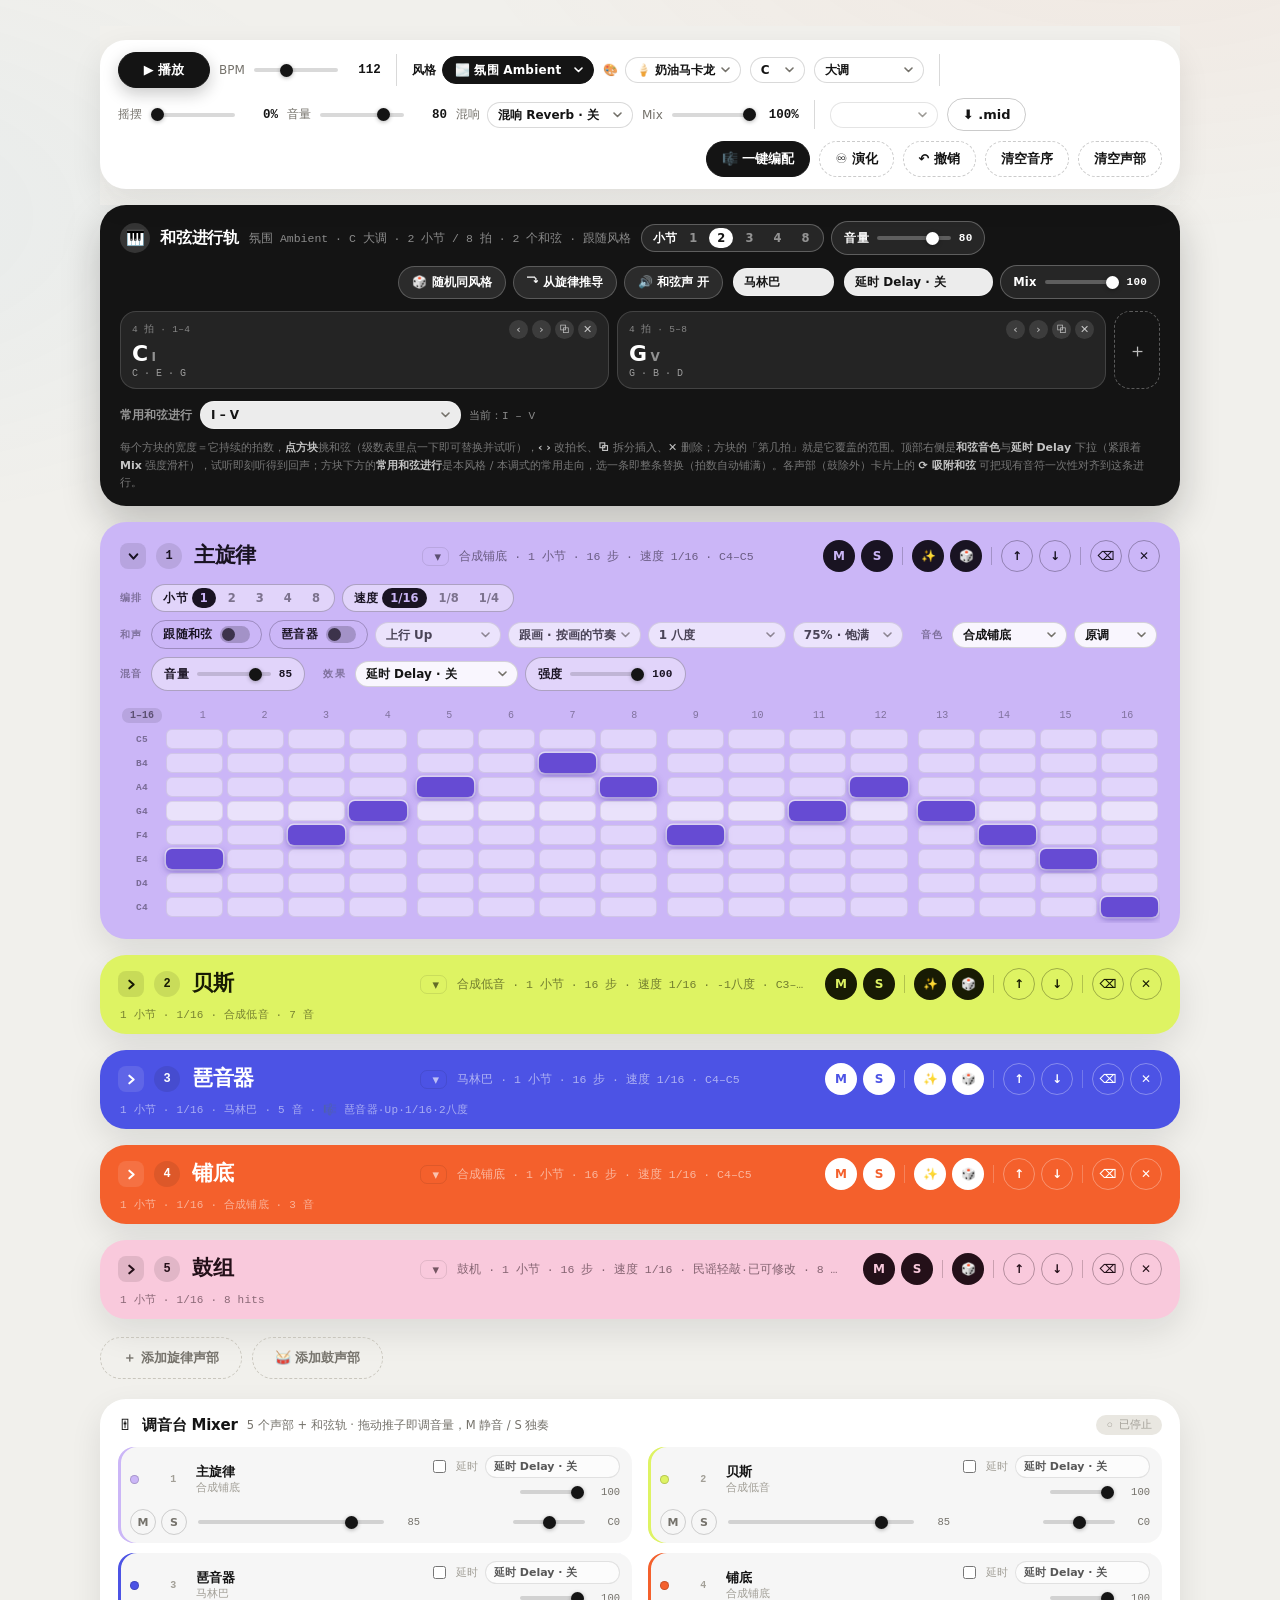
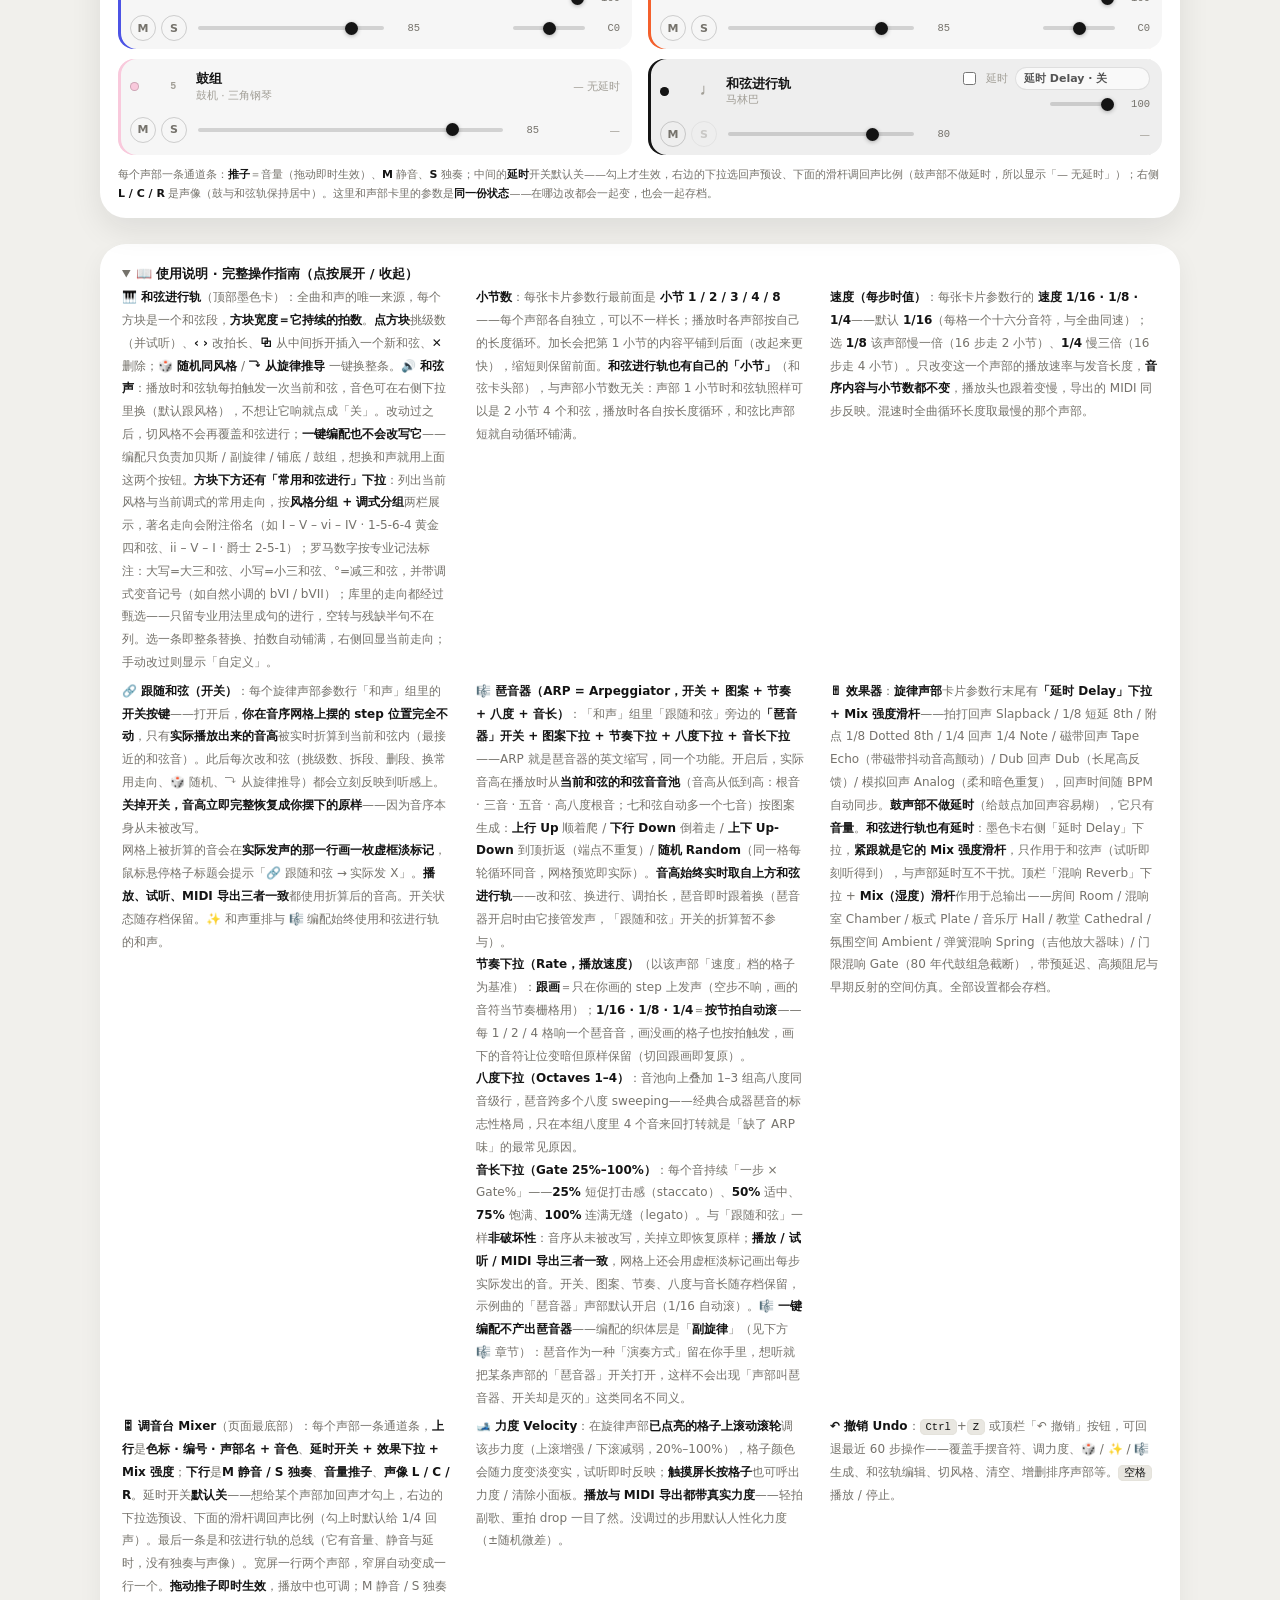
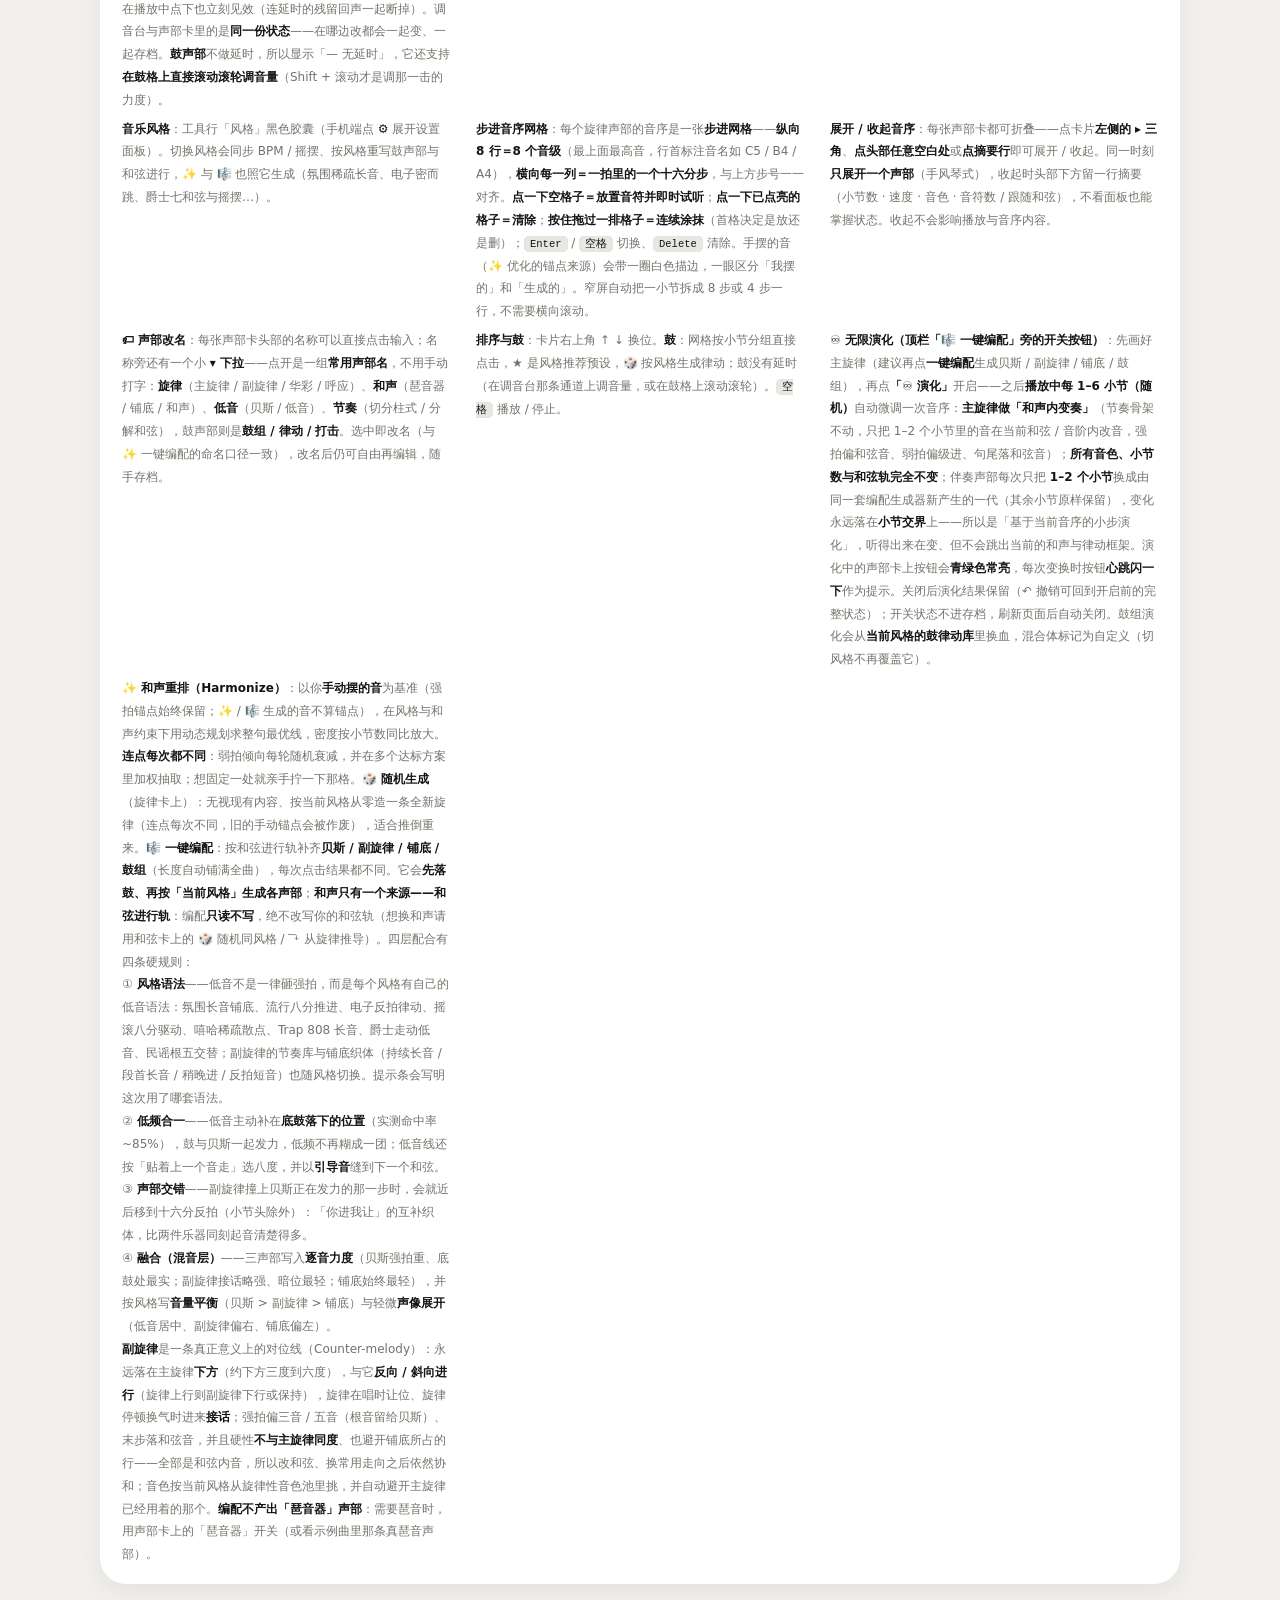
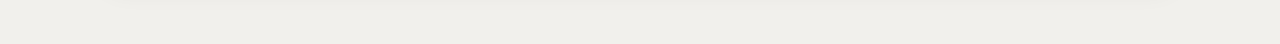
==== commit ec80e366: "feat: 五套 UI 配色主题 + 编配不再改写和弦进行 - 🎨 顶栏新增配色下拉：奶油马卡龙(默认)/赛博霓虹/淡雾蓝/午夜紫/奶油大地，   全局 CSS 变量 + 六个声部色一起换，随存档记住" ====
--- a/step-sequencer.html
+++ b/step-sequencer.html
@@ -21,6 +21,7 @@
       <!-- 调性：风格 · 主音 · 调式 -->
       <div class="tgroup aux">
         <label class="tctl style">风格<select id="styleSel" title="整体音乐风格：和弦进行、优化旋律与一键编配都按它生成"></select></label>
+        <label class="tctl" title="整体 UI 配色：页面底色、控件与六个声部色一起换（随存档记住）">🎨<select id="themeSel"></select></label>
         <select id="rootSel" title="主音"></select>
         <select id="modeSel" title="调式"></select>
       </div>
@@ -39,7 +40,7 @@
       </div>
       <!-- 全局操作 -->
       <div class="tgroup aux actions">
-        <button id="arrangeBtn" class="btn accent" title="按当前风格编排：先落鼓 → 再生成贝斯 / 副旋律 / 铺底（底鼓对齐、声部交错、逐音力度与音量分层）。副旋律是落在主旋律下方、与它反向进行的对位线；不产出琶音器（需要琶音请用声部卡上的「琶音器」开关）">🎼 一键编配</button>
+        <button id="arrangeBtn" class="btn accent" title="按当前风格编排：先落鼓 → 再生成贝斯 / 副旋律 / 铺底（底鼓对齐、声部交错、逐音力度与音量分层）。和声只读和弦进行轨、绝不改写它；副旋律是落在主旋律下方、与它反向进行的对位线；不产出琶音器（需要琶音请用声部卡上的「琶音器」开关）">🎼 一键编配</button>
         <button id="infBtn" class="btn ghost" title="♾ 无限演化：开启后播放中每 1–6 小节自动微调音序（主旋律做和声内变奏，贝斯 / 副旋律 / 铺底 / 鼓组杂交换段），基于当前音序小步变化、不突兀；音色与和弦轨不变。先点「一键编配」再用。再点一次关闭">♾ 演化</button>
         <button id="undoBtn" class="btn ghost" title="撤销上一步操作（Ctrl+Z）">↶ 撤销</button>
         <button id="clearSeqBtn" class="btn ghost" title="清空所有声部的音序（声部、音色、小节数与和弦进行轨保留）">清空音序</button>
@@ -62,7 +63,7 @@
   <footer>
     <details class="help"><summary>📖 使用说明 · 完整操作指南（点按展开 / 收起）</summary>
     <div class="cols">
-      <div><b>🎹 和弦进行轨</b>（顶部墨色卡）：全曲和声的唯一来源，每个方块是一个和弦段，<b>方块宽度＝它持续的拍数</b>。<b>点方块</b>挑级数（并试听）、<b>‹ ›</b> 改拍长、<b>⧉</b> 从中间拆开插入一个新和弦、<b>✕</b> 删除；<b>🎲 随机同风格</b> / <b>⤵ 从旋律推导</b> 一键换整条。<b>🔊 和弦声</b>：播放时和弦轨每拍触发一次当前和弦，音色可在右侧下拉里换（默认跟风格），不想让它响就点成「关」。改动过之后，切风格不会再覆盖和弦进行。<b>方块下方还有「常用和弦进行」下拉</b>：列出当前风格与当前调式的常用走向，按<b>风格分组 + 调式分组</b>两栏展示，著名走向会附注俗名（如 I – V – vi – IV · 1-5-6-4 黄金四和弦、ii – V – I · 爵士 2-5-1）；罗马数字按专业记法标注：大写=大三和弦、小写=小三和弦、°=减三和弦，并带调式变音记号（如自然小调的 bVI / bVII）；库里的走向都经过甄选——只留专业用法里成句的进行，空转与残缺半句不在列。选一条即整条替换、拍数自动铺满，右侧回显当前走向；手动改过则显示「自定义」。</div>
+      <div><b>🎹 和弦进行轨</b>（顶部墨色卡）：全曲和声的唯一来源，每个方块是一个和弦段，<b>方块宽度＝它持续的拍数</b>。<b>点方块</b>挑级数（并试听）、<b>‹ ›</b> 改拍长、<b>⧉</b> 从中间拆开插入一个新和弦、<b>✕</b> 删除；<b>🎲 随机同风格</b> / <b>⤵ 从旋律推导</b> 一键换整条。<b>🔊 和弦声</b>：播放时和弦轨每拍触发一次当前和弦，音色可在右侧下拉里换（默认跟风格），不想让它响就点成「关」。改动过之后，切风格不会再覆盖和弦进行；<b>一键编配也不会改写它</b>——编配只负责加贝斯 / 副旋律 / 铺底 / 鼓组，想换和声就用上面这两个按钮。<b>方块下方还有「常用和弦进行」下拉</b>：列出当前风格与当前调式的常用走向，按<b>风格分组 + 调式分组</b>两栏展示，著名走向会附注俗名（如 I – V – vi – IV · 1-5-6-4 黄金四和弦、ii – V – I · 爵士 2-5-1）；罗马数字按专业记法标注：大写=大三和弦、小写=小三和弦、°=减三和弦，并带调式变音记号（如自然小调的 bVI / bVII）；库里的走向都经过甄选——只留专业用法里成句的进行，空转与残缺半句不在列。选一条即整条替换、拍数自动铺满，右侧回显当前走向；手动改过则显示「自定义」。</div>
       <div><b>小节数</b>：每张卡片参数行最前面是 <b>小节 1 / 2 / 3 / 4 / 8</b>——每个声部各自独立，可以不一样长；播放时各声部按自己的长度循环。加长会把第 1 小节的内容平铺到后面（改起来更快），缩短则保留前面。<b>和弦进行轨也有自己的「小节」</b>（和弦卡头部），与声部小节数无关：声部 1 小节时和弦轨照样可以是 2 小节 4 个和弦，播放时各自按长度循环，和弦比声部短就自动循环铺满。</div>
       <div><b>速度（每步时值）</b>：每张卡片参数行的 <b>速度 1/16 · 1/8 · 1/4</b>——默认 <b>1/16</b>（每格一个十六分音符，与全曲同速）；选 <b>1/8</b> 该声部慢一倍（16 步走 2 小节）、<b>1/4</b> 慢三倍（16 步走 4 小节）。只改变这一个声部的播放速率与发音长度，<b>音序内容与小节数都不变</b>，播放头也跟着变慢，导出的 MIDI 同步反映。混速时全曲循环长度取最慢的那个声部。</div>
       <div><b>🔗 跟随和弦（开关）</b>：每个旋律声部参数行「和声」组里的<b>开关按键</b>——打开后，<b>你在音序网格上摆的 step 位置完全不动</b>，只有<b>实际播放出来的音高</b>被实时折算到当前和弦内（最接近的和弦音）。此后每次改和弦（挑级数、拆段、删段、换常用走向、🎲 随机、⤵ 从旋律推导）都会立刻反映到听感上。<b>关掉开关，音高立即完整恢复成你摆下的原样</b>——因为音序本身从未被改写。<br>网格上被折算的音会在<b>实际发声的那一行画一枚虚框淡标记</b>，鼠标悬停格子标题会提示「🔗 跟随和弦 → 实际发 X」。<b>播放、试听、MIDI 导出三者一致</b>都使用折算后的音高。开关状态随存档保留。✨ 和声重排与 🎼 编配始终使用和弦进行轨的和声。</div>
@@ -77,7 +78,7 @@
       <div><b>🏷 声部改名</b>：每张声部卡头部的名称可以直接点击输入；名称旁还有一个小 <b>▾ 下拉</b>——点开是一组<b>常用声部名</b>，不用手动打字：<b>旋律</b>（主旋律 / 副旋律 / 华彩 / 呼应）、<b>和声</b>（琶音器 / 铺底 / 和声）、<b>低音</b>（贝斯 / 低音）、<b>节奏</b>（切分柱式 / 分解和弦），鼓声部则是<b>鼓组 / 律动 / 打击</b>。选中即改名（与 ✨ 一键编配的命名口径一致），改名后仍可自由再编辑，随手存档。</div>
       <div><b>排序与鼓</b>：卡片右上角 ↑ ↓ 换位。<b>鼓</b>：网格按小节分组直接点击，★ 是风格推荐预设，🎲 按风格生成律动；鼓没有延时（在调音台那条通道上调音量，或在鼓格上滚动滚轮）。<kbd>空格</kbd> 播放 / 停止。</div>
       <div><b>♾ 无限演化（顶栏「🎼 一键编配」旁的开关按钮）</b>：先画好主旋律（建议再点<b>一键编配</b>生成贝斯 / 副旋律 / 铺底 / 鼓组），再点<b>「♾ 演化」</b>开启——之后<b>播放中每 1–6 小节（随机）</b>自动微调一次音序：<b>主旋律做「和声内变奏」</b>（节奏骨架不动，只把 1–2 个小节里的音在当前和弦 / 音阶内改音，强拍偏和弦音、弱拍偏级进、句尾落和弦音）；<b>所有音色、小节数与和弦轨完全不变</b>；伴奏声部每次只把 <b>1–2 个小节</b>换成由同一套编配生成器新产生的一代（其余小节原样保留），变化永远落在<b>小节交界</b>上——所以是「基于当前音序的小步演化」，听得出来在变、但不会跳出当前的和声与律动框架。演化中的声部卡上按钮会<b>青绿色常亮</b>，每次变换时按钮<b>心跳闪一下</b>作为提示。关闭后演化结果保留（↶ 撤销可回到开启前的完整状态）；开关状态不进存档，刷新页面后自动关闭。鼓组演化会从<b>当前风格的鼓律动库</b>里换血，混合体标记为自定义（切风格不再覆盖它）。</div>
-      <div><b>✨ 和声重排（Harmonize）</b>：以你<b>手动摆的音</b>为基准（强拍锚点始终保留；✨ / 🎼 生成的音不算锚点），在风格与和声约束下用动态规划求整句最优线，密度按小节数同比放大。<b>连点每次都不同</b>：弱拍倾向每轮随机衰减，并在多个达标方案里加权抽取；想固定一处就亲手拧一下那格。<b>🎲 随机生成</b>（旋律卡上）：无视现有内容、按当前风格从零造一条全新旋律（连点每次不同，旧的手动锚点会被作废），适合推倒重来。<b>🎼 一键编配</b>：按和弦进行轨补齐<b>贝斯 / 副旋律 / 铺底 / 鼓组</b>（长度自动铺满全曲），每次点击结果都不同。它会<b>先落鼓、再按「当前风格」生成各声部</b>，四层配合有四条硬规则：<br>
+      <div><b>✨ 和声重排（Harmonize）</b>：以你<b>手动摆的音</b>为基准（强拍锚点始终保留；✨ / 🎼 生成的音不算锚点），在风格与和声约束下用动态规划求整句最优线，密度按小节数同比放大。<b>连点每次都不同</b>：弱拍倾向每轮随机衰减，并在多个达标方案里加权抽取；想固定一处就亲手拧一下那格。<b>🎲 随机生成</b>（旋律卡上）：无视现有内容、按当前风格从零造一条全新旋律（连点每次不同，旧的手动锚点会被作废），适合推倒重来。<b>🎼 一键编配</b>：按和弦进行轨补齐<b>贝斯 / 副旋律 / 铺底 / 鼓组</b>（长度自动铺满全曲），每次点击结果都不同。它会<b>先落鼓、再按「当前风格」生成各声部</b>；<b>和声只有一个来源——和弦进行轨</b>：编配<b>只读不写</b>，绝不改写你的和弦轨（想换和声请用和弦卡上的 🎲 随机同风格 / ⤵ 从旋律推导）。四层配合有四条硬规则：<br>
       ① <b>风格语法</b>——低音不是一律砸强拍，而是每个风格有自己的低音语法：氛围长音铺底、流行八分推进、电子反拍律动、摇滚八分驱动、嘻哈稀疏散点、Trap 808 长音、爵士走动低音、民谣根五交替；副旋律的节奏库与铺底织体（持续长音 / 段首长音 / 稍晚进 / 反拍短音）也随风格切换。提示条会写明这次用了哪套语法。<br>
       ② <b>低频合一</b>——低音主动补在<b>底鼓落下的位置</b>（实测命中率 ~85%），鼓与贝斯一起发力，低频不再糊成一团；低音线还按「贴着上一个音走」选八度，并以<b>引导音</b>缝到下一个和弦。<br>
       ③ <b>声部交错</b>——副旋律撞上贝斯正在发力的那一步时，会就近后移到十六分反拍（小节头除外）：「你进我让」的互补织体，比两件乐器同刻起音清楚得多。<br>
--- a/css/style.css
+++ b/css/style.css
@@ -3,6 +3,14 @@
   --bg:#f1f0ec; --card:#ffffff; --ink:#141414;
   --text:#141414; --muted:#75726b; --dim:#a29f97;
   --line:#e5e3dc; --soft:#e9e7e1;
+  /* 主题可覆盖的衍生变量（setTheme 会整组写回 documentElement） */
+  --on-ink:#fff;                                 /* 墨色按钮上的文字 */
+  --ctl-bd:rgba(20,20,20,.22); --ctl-hv:rgba(20,20,20,.07); --ctl-line:rgba(20,20,20,.16);
+  --selbg:rgba(255,255,255,.88);                 /* 下拉框底 */
+  --cell:rgba(255,255,255,.42); --cell-mid:rgba(255,255,255,.6); --cell-hv:rgba(255,255,255,.95); --cell-line:rgba(20,20,20,.08);
+  --chip-hv:rgba(255,255,255,.75);
+  --bar-btm:rgba(241,240,236,.72);               /* 顶栏渐隐底色 */
+  --glow1:rgba(244,96,44,.055); --glow2:rgba(60,157,232,.05);   /* 氛围光晕 */
   --radius:26px; --rs:14px;
   --mono:ui-monospace,SFMono-Regular,"JetBrains Mono",Consolas,monospace;
   /* 阴影三档：单层大阴影偏「飘」，双层（近实远虚）更有落地质感 */
@@ -21,15 +29,15 @@
 body::before{
   content:"";position:fixed;inset:0;z-index:-1;pointer-events:none;
   background:
-    radial-gradient(1100px 560px at 88% -12%,rgba(244,96,44,.055),transparent 62%),
-    radial-gradient(900px 520px at -12% 24%,rgba(60,157,232,.05),transparent 60%);
+    radial-gradient(1100px 560px at 88% -12%,var(--glow1),transparent 62%),
+    radial-gradient(900px 520px at -12% 24%,var(--glow2),transparent 60%);
 }
 .app{max-width:1120px;margin:0 auto;padding:26px 20px calc(60px + env(safe-area-inset-bottom))}
 
 /* ---------- 顶部工具条 ---------- */
 .bar{
   position:sticky;top:0;z-index:30;padding:14px 0 16px;
-  background:linear-gradient(180deg,var(--bg) 62%,rgba(241,240,236,.72));
+  background:linear-gradient(180deg,var(--bg) 62%,var(--bar-btm));
   backdrop-filter:blur(8px);-webkit-backdrop-filter:blur(8px);
 }
 .transport{
@@ -44,14 +52,14 @@
 .tctl b{color:var(--ink);font-family:var(--mono);font-size:12.5px;min-width:34px;text-align:right}
 .btn{
   font:inherit;font-size:13px;font-weight:650;color:var(--ink);cursor:pointer;border-radius:999px;
-  padding:8px 15px;background:transparent;border:1.5px solid rgba(20,20,20,.22);transition:.14s;white-space:nowrap;
-}
-.btn:hover{background:rgba(20,20,20,.07);transform:translateY(-1px)}
+  padding:8px 15px;background:transparent;border:1.5px solid var(--ctl-bd);transition:.14s;white-space:nowrap;
+}
+.btn:hover{background:var(--ctl-hv);transform:translateY(-1px)}
 .btn:active{transform:scale(.97)}
-.btn.primary{background:var(--ink);border-color:var(--ink);color:#fff;min-width:92px;
+.btn.primary{background:var(--ink);border-color:var(--ink);color:var(--on-ink);min-width:92px;
   box-shadow:0 6px 16px rgba(20,20,20,.22)}
 .btn.primary.playing{background:#f4602c;border-color:#f4602c;box-shadow:0 6px 16px rgba(244,96,44,.35)}
-.btn.accent{background:var(--ink);border-color:var(--ink);color:#fff}
+.btn.accent{background:var(--ink);border-color:var(--ink);color:var(--on-ink)}
 .btn.ghost{border-style:dashed}
 /* ♾ 无限演化：激活态青绿色常亮 + 每次演化时按钮心跳一下 */
 .btn.inf-on{background:#0e7c66;border-color:#0e7c66;color:#fff;box-shadow:0 4px 12px rgba(14,124,102,.3)}
@@ -62,44 +70,44 @@
   100%{box-shadow:0 4px 12px rgba(14,124,102,.3);transform:scale(1)}
 }
 select{
-  font:inherit;font-size:12px;font-weight:600;color:#141414;background-color:rgba(255,255,255,.88);
+  font:inherit;font-size:12px;font-weight:600;color:var(--ink);background-color:var(--selbg);
   border:1.5px solid rgba(20,20,20,.16);border-radius:999px;padding:5px 24px 5px 10px;outline:none;cursor:pointer;transition:.14s;
   -webkit-appearance:none;appearance:none;
   background-image:url("data:image/svg+xml,%3Csvg xmlns='http://www.w3.org/2000/svg' width='9' height='6'%3E%3Cpath d='M1 1l3.5 3.5L8 1' stroke='%2375726b' stroke-width='1.6' fill='none' stroke-linecap='round' stroke-linejoin='round'/%3E%3C/svg%3E");
   background-repeat:no-repeat;background-position:right 10px center;background-size:9px 6px;
 }
-select:hover{border-color:rgba(20,20,20,.4)}
+select:hover{border-color:color-mix(in srgb,var(--ink) 42%,transparent)}
 select:focus-visible{border-color:var(--ink);box-shadow:0 0 0 3px rgba(20,20,20,.1)}
 /* 风格选择：整条工具行里最重的控件之一，给它一身墨色胶囊（白色箭头变体） */
 .tctl.style{gap:6px;font-weight:650;color:var(--ink)}
 .tctl.style select{
-  background-color:#141414;color:#fff;border-color:#141414;font-weight:700;letter-spacing:.2px;padding:6px 26px 6px 12px;
+  background-color:var(--ink);color:var(--on-ink);border-color:var(--ink);font-weight:700;letter-spacing:.2px;padding:6px 26px 6px 12px;
   background-image:url("data:image/svg+xml,%3Csvg xmlns='http://www.w3.org/2000/svg' width='9' height='6'%3E%3Cpath d='M1 1l3.5 3.5L8 1' stroke='%23ffffff' stroke-width='1.6' fill='none' stroke-linecap='round' stroke-linejoin='round'/%3E%3C/svg%3E");
 }
-.tctl.style select:hover{background-color:#2a2a2a}
+.tctl.style select:hover{background-color:color-mix(in srgb,var(--ink) 84%,var(--bg))}
 /* 鼓预设：风格推荐置顶标星，其余收在「更多」里 */
 .chip.btn-like.star{border-color:currentColor;font-weight:700}
 .tc-meta .chip.btn-like.alt{display:none}
 .tc-meta.showall .chip.btn-like.alt{display:inline-flex}
 input[type=range]{-webkit-appearance:none;appearance:none;width:84px;height:18px;background:transparent;cursor:pointer}
-input[type=range]::-webkit-slider-runnable-track{height:4px;border-radius:3px;background:rgba(20,20,20,.16)}
+input[type=range]::-webkit-slider-runnable-track{height:4px;border-radius:3px;background:var(--ctl-line)}
 input[type=range]::-webkit-slider-thumb{-webkit-appearance:none;width:13px;height:13px;margin-top:-4.5px;border-radius:50%;
   background:var(--ink);box-shadow:0 1px 4px rgba(0,0,0,.3)}
 input[type=range]:hover::-webkit-slider-thumb{transform:scale(1.15)}
-.sep{width:1px;align-self:stretch;background:rgba(20,20,20,.12);margin:2px 3px}
+.sep{width:1px;align-self:stretch;background:var(--ctl-line);margin:2px 3px}
 /* ⚙ 更多设置（仅手机端显示）：收起时顶栏一行放下「播放 · BPM · ⚙」 */
 .more-btn{
   display:none;width:40px;height:40px;border-radius:50%;flex:none;cursor:pointer;
   font:inherit;font-size:16px;line-height:1;color:var(--ink);
-  background:transparent;border:1.5px solid rgba(20,20,20,.22);place-items:center;transition:.14s;
-}
-.more-btn:hover{background:rgba(20,20,20,.07)}
-.transport.open .more-btn{background:var(--ink);border-color:var(--ink);color:#fff}
+  background:transparent;border:1.5px solid var(--ctl-bd);place-items:center;transition:.14s;
+}
+.more-btn:hover{background:var(--ctl-hv)}
+.transport.open .more-btn{background:var(--ink);border-color:var(--ink);color:var(--on-ink)}
 
 #toast{
   position:fixed;left:50%;top:16px;transform:translate(-50%,-14px);z-index:60;
   padding:11px 20px;border-radius:999px;font-size:13px;font-weight:600;opacity:0;pointer-events:none;transition:.26s;
-  background:var(--ink);color:#fff;box-shadow:0 14px 34px rgba(0,0,0,.28);
+  background:var(--ink);color:var(--on-ink);box-shadow:0 14px 34px rgba(0,0,0,.28);
 }
 #toast.show{opacity:1;transform:translate(-50%,0)}
 /* ---------- 和弦进行轨（墨色主控卡） ---------- */
@@ -290,11 +298,11 @@
 .chip{
   display:inline-flex;align-items:center;gap:6px;border-radius:999px;padding:5px 12px;
   font-size:11.5px;font-weight:600;letter-spacing:.2px;
-  background:rgba(255,255,255,.5);border:1.5px solid color-mix(in srgb,currentColor 26%,transparent);color:inherit;
+  background:var(--cell);border:1.5px solid color-mix(in srgb,currentColor 26%,transparent);color:inherit;
 }
 .chip .v{font-family:var(--mono);font-size:11px}
 .chip.btn-like{cursor:pointer;transition:.13s;background:transparent}
-.chip.btn-like:hover{background:rgba(255,255,255,.75)}
+.chip.btn-like:hover{background:var(--chip-hv)}
 .chip.btn-like.on{background:var(--tci);color:var(--tcb);border-color:var(--tci)}
 .chip input[type=range]{width:74px}
 /* 小节数：卡片上的分段小控件 */
@@ -303,20 +311,20 @@
   font:inherit;font-size:11.5px;font-weight:700;cursor:pointer;color:inherit;
   border:none;background:transparent;border-radius:999px;padding:3px 8px;opacity:.5;transition:.12s;
 }
-.seg-b:hover{opacity:.9;background:rgba(255,255,255,.5)}
+.seg-b:hover{opacity:.9;background:var(--cell)}
 .seg-b.on{background:var(--tci);color:var(--tcb);opacity:1}
 
 /* ---------- 步进音序器网格（行＝音级 · 列＝步） ---------- */
-.stepwrap{overflow-x:auto;padding:2px 2px 6px;scrollbar-width:thin;scrollbar-color:#cfccc3 transparent}
+.stepwrap{overflow-x:auto;padding:2px 2px 6px;scrollbar-width:thin;scrollbar-color:color-mix(in srgb,var(--muted) 45%,transparent) transparent}
 .stepwrap::-webkit-scrollbar{height:5px}
-.stepwrap::-webkit-scrollbar-thumb{background:#cfccc3;border-radius:4px}
+.stepwrap::-webkit-scrollbar-thumb{background:color-mix(in srgb,var(--muted) 45%,transparent);border-radius:4px}
 /* 分行模式（窄屏自适应）：一行的步数从 16 降到 8 / 4，彻底免去横向滚动 */
 .stepwrap.multiline{overflow-x:visible;padding-bottom:0}
 .sqseg+.sqseg{margin-top:11px}
 .dlblock+.dlblock{margin-top:12px}
 .dlblock .dhrow{margin-bottom:3px}
 .dlblock .dcells-all{overflow-x:visible}
-.dcells-all{scrollbar-width:thin;scrollbar-color:#cfccc3 transparent}
+.dcells-all{scrollbar-width:thin;scrollbar-color:color-mix(in srgb,var(--muted) 45%,transparent) transparent}
 .dcells-all::-webkit-scrollbar{height:5px}
 /* 步号表头：左上角小节/步范围标签 + 步号行（与网格列一一对齐） */
 .shead{display:flex;align-items:center;gap:10px;margin-bottom:5px}
@@ -342,13 +350,13 @@
 }
 .sqcell{
   flex:1 1 0;min-width:18px;height:20px;border-radius:6px;cursor:pointer;touch-action:none;
-  background:rgba(255,255,255,.42);
-  box-shadow:inset 0 0 0 1px rgba(20,20,20,.08);
+  background:var(--cell);
+  box-shadow:inset 0 0 0 1px var(--cell-line);
   transition:background .1s,transform .1s,box-shadow .1s;
 }
 .sqcell.gap{margin-left:6px}
-.sqcell.mid{background:rgba(255,255,255,.6)}            /* 中音区稍亮，便于定位 */
-.sqcell:hover{background:rgba(255,255,255,.95)}
+.sqcell.mid{background:var(--cell-mid)}            /* 中音区稍亮，便于定位 */
+.sqcell:hover{background:var(--cell-hv)}
 .sqcell.on{
   background:color-mix(in srgb,var(--tcd) calc(46% + var(--v,0.82) * 54%),rgba(255,255,255,.2));
   box-shadow:0 2px 7px color-mix(in srgb,var(--tcd) 50%,rgba(0,0,0,.25));
@@ -379,7 +387,7 @@
   flex:1;text-align:center;font-family:var(--mono);font-size:10px;letter-spacing:.5px;
   color:color-mix(in srgb,var(--tci) 52%,transparent);
 }
-.dcell{flex:1;height:17px;border-radius:6px;background:rgba(255,255,255,.5);cursor:pointer;
+.dcell{flex:1;height:17px;border-radius:6px;background:var(--cell);cursor:pointer;
   box-shadow:inset 0 0 0 1px rgba(20,20,20,.07);transition:background .1s,transform .1s}
 .dcell.gap{margin-left:6px}
 .dcell:hover{background:rgba(255,255,255,.95)}
@@ -481,8 +489,8 @@
 footer .cols{display:grid;grid-template-columns:repeat(auto-fit,minmax(240px,1fr));gap:6px 26px}
 kbd{font-family:var(--mono);font-size:10.5px;background:var(--soft);border:1px solid var(--line);border-radius:5px;padding:1px 5px;color:var(--ink)}
 ::-webkit-scrollbar{width:10px;height:8px}
-::-webkit-scrollbar-thumb{background:#cfccc3;border-radius:6px;border:2px solid transparent;background-clip:padding-box}
-::-webkit-scrollbar-thumb:hover{background:#b4b1a7;background-clip:padding-box}
+::-webkit-scrollbar-thumb{background:color-mix(in srgb,var(--muted) 45%,transparent);border-radius:6px;border:2px solid transparent;background-clip:padding-box}
+::-webkit-scrollbar-thumb:hover{background:color-mix(in srgb,var(--muted) 65%,transparent);background-clip:padding-box}
 ::-webkit-scrollbar-track{background:transparent}
 /* ---------- 触屏基础 ---------- */
 button,select,.chip,.seg-b,.cc-btn,.cc-deg,.crib,.addchip{touch-action:manipulation}   /* 去除双击缩放延迟 */
